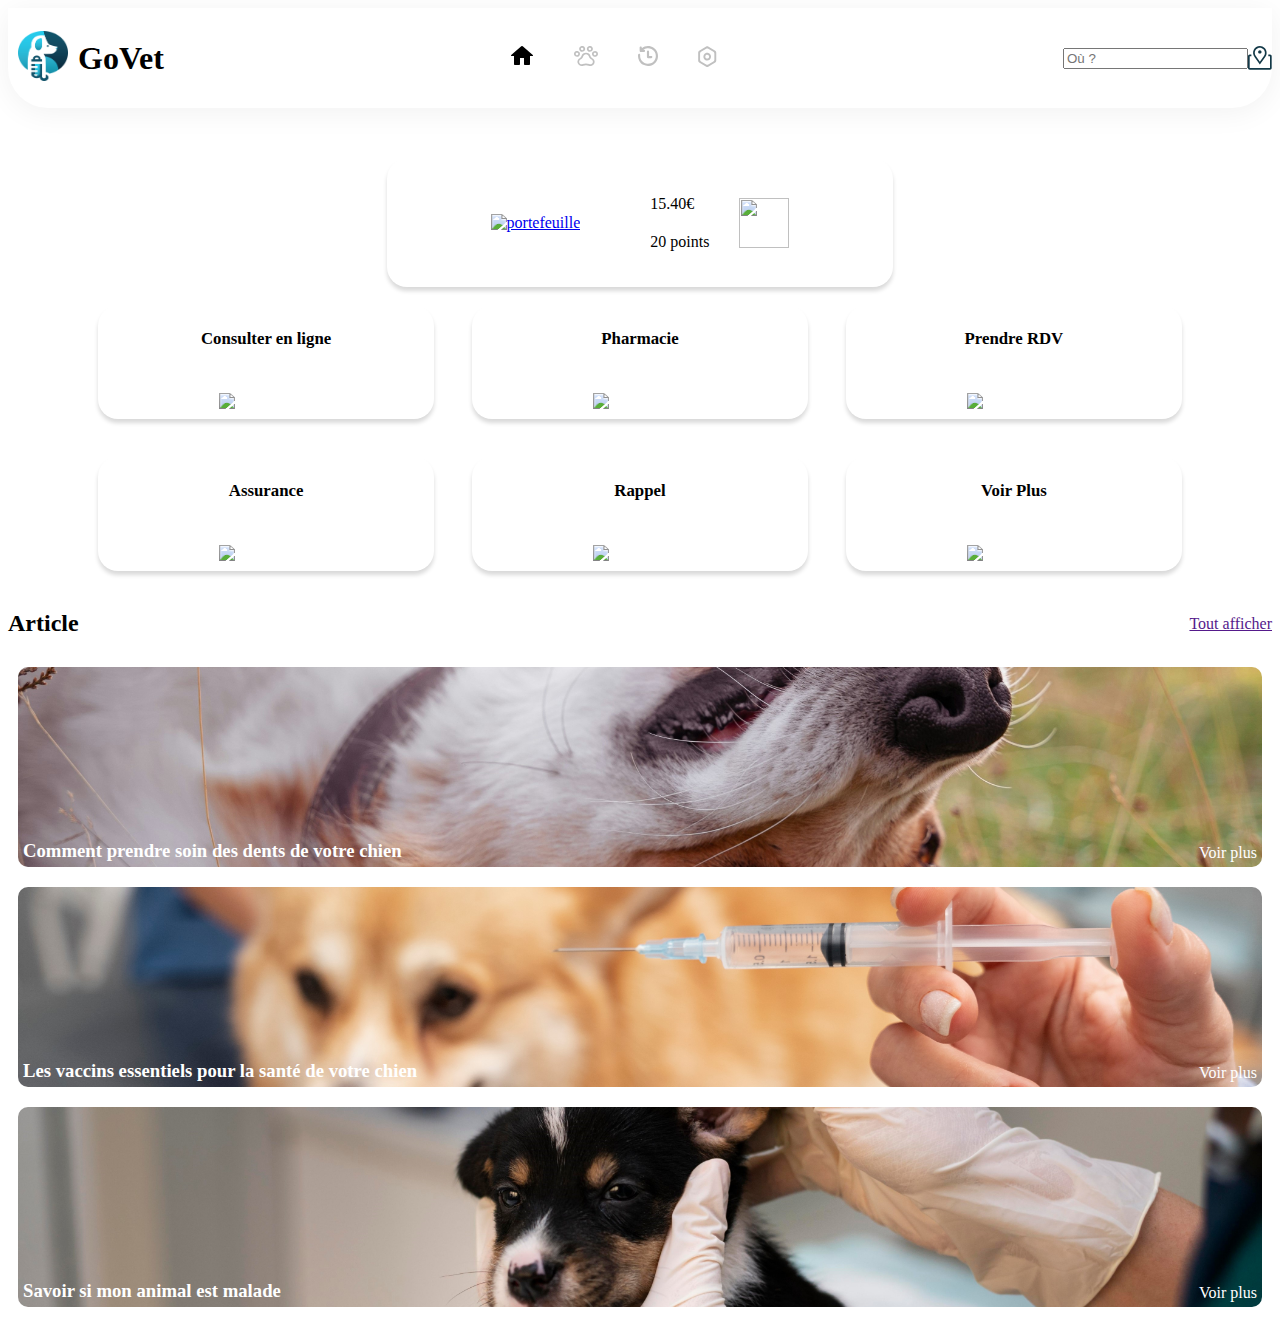
==== index.html @ 5eb0aba6 "articles" ====
<!DOCTYPE html>
<html lang="fr">
<head>
    <meta charset="UTF-8">
    <meta name="viewport" content="width=device-width, initial-scale=1.0"> 
	<link rel="stylesheet" href="css/style.css">
    <title>Govet</title>

    <script src="https://kit.fontawesome.com/5bd72226ce.js" crossorigin="anonymous"></script>
</head>
<body>
    <nav>
        <div>
            <a href="">
                <img src="../images/icon/logo_GoVet.png" alt="">
            </a>
            <h1>GoVet</h1>
        </div>

        <ul>
            <li>
                <a href="">
                    <svg xmlns="http://www.w3.org/2000/svg"  viewBox="0 0 24 24" width="24px" height="24px">    <path d="M 12 2 A 1 1 0 0 0 11.289062 2.296875 L 1.203125 11.097656 A 0.5 0.5 0 0 0 1 11.5 A 0.5 0.5 0 0 0 1.5 12 L 4 12 L 4 20 C 4 20.552 4.448 21 5 21 L 9 21 C 9.552 21 10 20.552 10 20 L 10 14 L 14 14 L 14 20 C 14 20.552 14.448 21 15 21 L 19 21 C 19.552 21 20 20.552 20 20 L 20 12 L 22.5 12 A 0.5 0.5 0 0 0 23 11.5 A 0.5 0.5 0 0 0 22.796875 11.097656 L 12.716797 2.3027344 A 1 1 0 0 0 12.710938 2.296875 A 1 1 0 0 0 12 2 z"/></svg>
                    
                </a>

            </li>
            <li>
                <a href="">
                    <svg width="24" height="20" viewBox="0 0 24 20" fill="none" xmlns="http://www.w3.org/2000/svg">
                        <mask id="path-1-inside-1_86_1164" fill="white">
                        <path d="M21 4.99508C20.4067 4.99508 19.8266 5.16597 19.3333 5.48615C18.8399 5.80632 18.4554 6.26139 18.2284 6.79382C18.0013 7.32625 17.9419 7.91211 18.0576 8.47733C18.1734 9.04256 18.4591 9.56174 18.8787 9.96925C19.2982 10.3767 19.8328 10.6543 20.4147 10.7667C20.9967 10.8791 21.5999 10.8214 22.1481 10.6009C22.6962 10.3803 23.1648 10.0069 23.4944 9.5277C23.8241 9.04853 24 8.48518 24 7.90888C24 7.13609 23.6839 6.39496 23.1213 5.84851C22.5587 5.30207 21.7957 4.99508 21 4.99508ZM21 9.15765C20.7457 9.15765 20.4971 9.08441 20.2857 8.9472C20.0743 8.80998 19.9095 8.61495 19.8122 8.38676C19.7148 8.15858 19.6894 7.90749 19.739 7.66526C19.7886 7.42302 19.9111 7.20051 20.0909 7.02587C20.2707 6.85122 20.4998 6.73229 20.7492 6.6841C20.9986 6.63592 21.2571 6.66065 21.492 6.75517C21.727 6.84968 21.9278 7.00974 22.069 7.2151C22.2103 7.42046 22.2857 7.6619 22.2857 7.90888C22.2857 8.24008 22.1503 8.5577 21.9091 8.79189C21.668 9.02608 21.341 9.15765 21 9.15765ZM6 7.90888C6 7.33259 5.82405 6.76923 5.49441 6.29006C5.16477 5.81089 4.69623 5.43742 4.14805 5.21688C3.59987 4.99634 2.99667 4.93864 2.41473 5.05107C1.83279 5.1635 1.29824 5.44101 0.878681 5.84851C0.459123 6.25602 0.173401 6.7752 0.0576455 7.34043C-0.0581102 7.90565 0.00129985 8.49152 0.228363 9.02394C0.455426 9.55637 0.839943 10.0114 1.33329 10.3316C1.82664 10.6518 2.40666 10.8227 3 10.8227C3.79565 10.8227 4.55871 10.5157 5.12132 9.96925C5.68393 9.4228 6 8.68167 6 7.90888ZM3 9.15765C2.74571 9.15765 2.49713 9.08441 2.2857 8.9472C2.07426 8.80998 1.90947 8.61495 1.81216 8.38676C1.71484 8.15858 1.68938 7.90749 1.73899 7.66526C1.7886 7.42302 1.91105 7.20051 2.09086 7.02587C2.27067 6.85122 2.49977 6.73229 2.74917 6.6841C2.99857 6.63592 3.25709 6.66065 3.49202 6.75517C3.72696 6.84968 3.92776 7.00974 4.06903 7.2151C4.21031 7.42046 4.28572 7.6619 4.28572 7.90888C4.28572 8.24008 4.15026 8.5577 3.90914 8.79189C3.66802 9.02608 3.34099 9.15765 3 9.15765ZM8.14286 5.8276C8.7362 5.8276 9.31622 5.65671 9.80957 5.33653C10.3029 5.01636 10.6874 4.56129 10.9145 4.02886C11.1416 3.49643 11.201 2.91057 11.0852 2.34535C10.9695 1.78012 10.6837 1.26093 10.2642 0.853433C9.84462 0.445931 9.31007 0.168419 8.72813 0.0559891C8.14619 -0.0564404 7.54299 0.0012625 6.99481 0.221801C6.44663 0.442339 5.97809 0.815808 5.64845 1.29498C5.3188 1.77415 5.14286 2.3375 5.14286 2.9138C5.14286 3.68659 5.45893 4.42772 6.02154 4.97416C6.58415 5.52061 7.34721 5.8276 8.14286 5.8276ZM8.14286 1.66503C8.39715 1.66503 8.64573 1.73827 8.85716 1.87548C9.0686 2.0127 9.23339 2.20773 9.3307 2.43592C9.42802 2.6641 9.45348 2.91518 9.40387 3.15742C9.35426 3.39966 9.23181 3.62217 9.052 3.79681C8.87219 3.97146 8.64309 4.09039 8.39369 4.13857C8.14429 4.18676 7.88577 4.16203 7.65084 4.06751C7.4159 3.973 7.2151 3.81294 7.07383 3.60758C6.93255 3.40222 6.85714 3.16078 6.85714 2.9138C6.85714 2.5826 6.9926 2.26497 7.23372 2.03078C7.47484 1.79659 7.80187 1.66503 8.14286 1.66503ZM15.8571 5.8276C16.4505 5.8276 17.0305 5.65671 17.5239 5.33653C18.0172 5.01636 18.4017 4.56129 18.6288 4.02886C18.8558 3.49643 18.9153 2.91057 18.7995 2.34535C18.6837 1.78012 18.398 1.26093 17.9785 0.853433C17.5589 0.445931 17.0244 0.168419 16.4424 0.0559891C15.8605 -0.0564404 15.2573 0.0012625 14.7091 0.221801C14.1609 0.442339 13.6924 0.815808 13.3627 1.29498C13.0331 1.77415 12.8571 2.3375 12.8571 2.9138C12.8571 3.68659 13.1732 4.42772 13.7358 4.97416C14.2984 5.52061 15.0615 5.8276 15.8571 5.8276ZM15.8571 1.66503C16.1114 1.66503 16.36 1.73827 16.5714 1.87548C16.7829 2.0127 16.9477 2.20773 17.045 2.43592C17.1423 2.6641 17.1678 2.91518 17.1182 3.15742C17.0685 3.39966 16.9461 3.62217 16.7663 3.79681C16.5865 3.97146 16.3574 4.09039 16.108 4.13857C15.8586 4.18676 15.6001 4.16203 15.3651 4.06751C15.1302 3.973 14.9294 3.81294 14.7881 3.60758C14.6468 3.40222 14.5714 3.16078 14.5714 2.9138C14.5714 2.5826 14.7069 2.26497 14.948 2.03078C15.1891 1.79659 15.5162 1.66503 15.8571 1.66503ZM18.3343 12.1609C17.8989 11.9277 17.5152 11.6133 17.205 11.2358C16.8949 10.8583 16.6644 10.4251 16.5268 9.96103C16.2418 9.0091 15.6464 8.17272 14.8301 7.57758C14.0138 6.98244 13.0207 6.6607 12 6.6607C10.9793 6.6607 9.9862 6.98244 9.1699 7.57758C8.3536 8.17272 7.75821 9.0091 7.47322 9.96103C7.19792 10.8949 6.55251 11.6845 5.67857 12.1568C4.8402 12.5974 4.177 13.2969 3.79385 14.1447C3.41071 14.9924 3.3295 15.9401 3.56306 16.8377C3.79663 17.7353 4.33164 18.5317 5.08347 19.1009C5.83531 19.67 6.76105 19.9795 7.71429 19.9803C8.28553 19.9819 8.85119 19.8711 9.37714 19.6546C11.054 18.9829 12.9364 18.9829 14.6132 19.6546C15.6289 20.0836 16.7761 20.1141 17.8144 19.7396C18.8527 19.3652 19.7014 18.6148 20.1826 17.6459C20.6638 16.677 20.7401 15.5648 20.3955 14.5424C20.0509 13.52 19.3122 12.667 18.3343 12.162V12.1609ZM16.2857 18.3153C15.9377 18.3156 15.5932 18.2473 15.2732 18.1145C13.1739 17.2722 10.8165 17.2722 8.71714 18.1145C8.10707 18.3696 7.41902 18.3855 6.79711 18.159C6.1752 17.9324 5.66769 17.4809 5.38088 16.899C5.09407 16.3171 5.05021 15.65 5.25849 15.0374C5.46677 14.4248 5.91103 13.9142 6.49822 13.6126C7.12954 13.274 7.68596 12.8178 8.13564 12.2702C8.58532 11.7225 8.91945 11.0941 9.11893 10.421C9.30007 9.81491 9.6789 9.28234 10.1985 8.90336C10.718 8.52438 11.3502 8.31948 12 8.31948C12.6498 8.31948 13.282 8.52438 13.8015 8.90336C14.3211 9.28234 14.6999 9.81491 14.8811 10.421C15.0812 11.0954 15.4164 11.7248 15.8674 12.2732C16.3184 12.8216 16.8763 13.2782 17.5093 13.6168C18.0148 13.8801 18.4152 14.3001 18.6467 14.8099C18.8782 15.3197 18.9275 15.89 18.7868 16.4302C18.6462 16.9704 18.3236 17.4493 17.8704 17.7909C17.4172 18.1325 16.8594 18.3171 16.2857 18.3153Z"/>
                        </mask>
                        <path d="M21 4.99508C20.4067 4.99508 19.8266 5.16597 19.3333 5.48615C18.8399 5.80632 18.4554 6.26139 18.2284 6.79382C18.0013 7.32625 17.9419 7.91211 18.0576 8.47733C18.1734 9.04256 18.4591 9.56174 18.8787 9.96925C19.2982 10.3767 19.8328 10.6543 20.4147 10.7667C20.9967 10.8791 21.5999 10.8214 22.1481 10.6009C22.6962 10.3803 23.1648 10.0069 23.4944 9.5277C23.8241 9.04853 24 8.48518 24 7.90888C24 7.13609 23.6839 6.39496 23.1213 5.84851C22.5587 5.30207 21.7957 4.99508 21 4.99508ZM21 9.15765C20.7457 9.15765 20.4971 9.08441 20.2857 8.9472C20.0743 8.80998 19.9095 8.61495 19.8122 8.38676C19.7148 8.15858 19.6894 7.90749 19.739 7.66526C19.7886 7.42302 19.9111 7.20051 20.0909 7.02587C20.2707 6.85122 20.4998 6.73229 20.7492 6.6841C20.9986 6.63592 21.2571 6.66065 21.492 6.75517C21.727 6.84968 21.9278 7.00974 22.069 7.2151C22.2103 7.42046 22.2857 7.6619 22.2857 7.90888C22.2857 8.24008 22.1503 8.5577 21.9091 8.79189C21.668 9.02608 21.341 9.15765 21 9.15765ZM6 7.90888C6 7.33259 5.82405 6.76923 5.49441 6.29006C5.16477 5.81089 4.69623 5.43742 4.14805 5.21688C3.59987 4.99634 2.99667 4.93864 2.41473 5.05107C1.83279 5.1635 1.29824 5.44101 0.878681 5.84851C0.459123 6.25602 0.173401 6.7752 0.0576455 7.34043C-0.0581102 7.90565 0.00129985 8.49152 0.228363 9.02394C0.455426 9.55637 0.839943 10.0114 1.33329 10.3316C1.82664 10.6518 2.40666 10.8227 3 10.8227C3.79565 10.8227 4.55871 10.5157 5.12132 9.96925C5.68393 9.4228 6 8.68167 6 7.90888ZM3 9.15765C2.74571 9.15765 2.49713 9.08441 2.2857 8.9472C2.07426 8.80998 1.90947 8.61495 1.81216 8.38676C1.71484 8.15858 1.68938 7.90749 1.73899 7.66526C1.7886 7.42302 1.91105 7.20051 2.09086 7.02587C2.27067 6.85122 2.49977 6.73229 2.74917 6.6841C2.99857 6.63592 3.25709 6.66065 3.49202 6.75517C3.72696 6.84968 3.92776 7.00974 4.06903 7.2151C4.21031 7.42046 4.28572 7.6619 4.28572 7.90888C4.28572 8.24008 4.15026 8.5577 3.90914 8.79189C3.66802 9.02608 3.34099 9.15765 3 9.15765ZM8.14286 5.8276C8.7362 5.8276 9.31622 5.65671 9.80957 5.33653C10.3029 5.01636 10.6874 4.56129 10.9145 4.02886C11.1416 3.49643 11.201 2.91057 11.0852 2.34535C10.9695 1.78012 10.6837 1.26093 10.2642 0.853433C9.84462 0.445931 9.31007 0.168419 8.72813 0.0559891C8.14619 -0.0564404 7.54299 0.0012625 6.99481 0.221801C6.44663 0.442339 5.97809 0.815808 5.64845 1.29498C5.3188 1.77415 5.14286 2.3375 5.14286 2.9138C5.14286 3.68659 5.45893 4.42772 6.02154 4.97416C6.58415 5.52061 7.34721 5.8276 8.14286 5.8276ZM8.14286 1.66503C8.39715 1.66503 8.64573 1.73827 8.85716 1.87548C9.0686 2.0127 9.23339 2.20773 9.3307 2.43592C9.42802 2.6641 9.45348 2.91518 9.40387 3.15742C9.35426 3.39966 9.23181 3.62217 9.052 3.79681C8.87219 3.97146 8.64309 4.09039 8.39369 4.13857C8.14429 4.18676 7.88577 4.16203 7.65084 4.06751C7.4159 3.973 7.2151 3.81294 7.07383 3.60758C6.93255 3.40222 6.85714 3.16078 6.85714 2.9138C6.85714 2.5826 6.9926 2.26497 7.23372 2.03078C7.47484 1.79659 7.80187 1.66503 8.14286 1.66503ZM15.8571 5.8276C16.4505 5.8276 17.0305 5.65671 17.5239 5.33653C18.0172 5.01636 18.4017 4.56129 18.6288 4.02886C18.8558 3.49643 18.9153 2.91057 18.7995 2.34535C18.6837 1.78012 18.398 1.26093 17.9785 0.853433C17.5589 0.445931 17.0244 0.168419 16.4424 0.0559891C15.8605 -0.0564404 15.2573 0.0012625 14.7091 0.221801C14.1609 0.442339 13.6924 0.815808 13.3627 1.29498C13.0331 1.77415 12.8571 2.3375 12.8571 2.9138C12.8571 3.68659 13.1732 4.42772 13.7358 4.97416C14.2984 5.52061 15.0615 5.8276 15.8571 5.8276ZM15.8571 1.66503C16.1114 1.66503 16.36 1.73827 16.5714 1.87548C16.7829 2.0127 16.9477 2.20773 17.045 2.43592C17.1423 2.6641 17.1678 2.91518 17.1182 3.15742C17.0685 3.39966 16.9461 3.62217 16.7663 3.79681C16.5865 3.97146 16.3574 4.09039 16.108 4.13857C15.8586 4.18676 15.6001 4.16203 15.3651 4.06751C15.1302 3.973 14.9294 3.81294 14.7881 3.60758C14.6468 3.40222 14.5714 3.16078 14.5714 2.9138C14.5714 2.5826 14.7069 2.26497 14.948 2.03078C15.1891 1.79659 15.5162 1.66503 15.8571 1.66503ZM18.3343 12.1609C17.8989 11.9277 17.5152 11.6133 17.205 11.2358C16.8949 10.8583 16.6644 10.4251 16.5268 9.96103C16.2418 9.0091 15.6464 8.17272 14.8301 7.57758C14.0138 6.98244 13.0207 6.6607 12 6.6607C10.9793 6.6607 9.9862 6.98244 9.1699 7.57758C8.3536 8.17272 7.75821 9.0091 7.47322 9.96103C7.19792 10.8949 6.55251 11.6845 5.67857 12.1568C4.8402 12.5974 4.177 13.2969 3.79385 14.1447C3.41071 14.9924 3.3295 15.9401 3.56306 16.8377C3.79663 17.7353 4.33164 18.5317 5.08347 19.1009C5.83531 19.67 6.76105 19.9795 7.71429 19.9803C8.28553 19.9819 8.85119 19.8711 9.37714 19.6546C11.054 18.9829 12.9364 18.9829 14.6132 19.6546C15.6289 20.0836 16.7761 20.1141 17.8144 19.7396C18.8527 19.3652 19.7014 18.6148 20.1826 17.6459C20.6638 16.677 20.7401 15.5648 20.3955 14.5424C20.0509 13.52 19.3122 12.667 18.3343 12.162V12.1609ZM16.2857 18.3153C15.9377 18.3156 15.5932 18.2473 15.2732 18.1145C13.1739 17.2722 10.8165 17.2722 8.71714 18.1145C8.10707 18.3696 7.41902 18.3855 6.79711 18.159C6.1752 17.9324 5.66769 17.4809 5.38088 16.899C5.09407 16.3171 5.05021 15.65 5.25849 15.0374C5.46677 14.4248 5.91103 13.9142 6.49822 13.6126C7.12954 13.274 7.68596 12.8178 8.13564 12.2702C8.58532 11.7225 8.91945 11.0941 9.11893 10.421C9.30007 9.81491 9.6789 9.28234 10.1985 8.90336C10.718 8.52438 11.3502 8.31948 12 8.31948C12.6498 8.31948 13.282 8.52438 13.8015 8.90336C14.3211 9.28234 14.6999 9.81491 14.8811 10.421C15.0812 11.0954 15.4164 11.7248 15.8674 12.2732C16.3184 12.8216 16.8763 13.2782 17.5093 13.6168C18.0148 13.8801 18.4152 14.3001 18.6467 14.8099C18.8782 15.3197 18.9275 15.89 18.7868 16.4302C18.6462 16.9704 18.3236 17.4493 17.8704 17.7909C17.4172 18.1325 16.8594 18.3171 16.2857 18.3153Z" stroke="#C0C0C0" stroke-width="4" mask="url(#path-1-inside-1_86_1164)"/>
                    </svg>
                        

                </a>

            </li>
            <li>
                
                <a href="">
                    <svg width="20" height="20" viewBox="0 0 20 20" fill="none" xmlns="http://www.w3.org/2000/svg">
                        <path d="M17.8392 10C17.8392 8.53681 17.4297 7.10282 16.6569 5.86034C15.8841 4.61787 14.7789 3.61652 13.4665 2.96964C12.1541 2.32276 10.6868 2.05618 9.23065 2.20006C7.77454 2.34395 6.38778 2.89255 5.22734 3.78379H5.94734C6.23406 3.78379 6.50903 3.89769 6.71177 4.10043C6.91452 4.30317 7.02842 4.57815 7.02842 4.86487C7.02842 5.15159 6.91452 5.42657 6.71177 5.62931C6.50903 5.83205 6.23406 5.94595 5.94734 5.94595H2.70409C2.41737 5.94595 2.1424 5.83205 1.93966 5.62931C1.73691 5.42657 1.62301 5.15159 1.62301 4.86487V4.5946H1.58626L1.62301 4.53839V1.62163C1.62301 1.33491 1.73691 1.05993 1.93966 0.857193C2.1424 0.654451 2.41737 0.540552 2.70409 0.540552C2.99082 0.540552 3.26579 0.654451 3.46853 0.857193C3.67128 1.05993 3.78518 1.33491 3.78518 1.62163V2.1665C5.55168 0.760434 7.74361 -0.00350267 10.0014 1.2074e-05C12.0313 0.000293206 14.0131 0.618345 15.6833 1.77202C17.3536 2.9257 18.6331 4.56037 19.352 6.45876C20.0708 8.35715 20.1949 10.4294 19.7077 12.4C19.2206 14.3706 18.1452 16.1462 16.6246 17.491C15.104 18.8357 13.2101 19.6859 11.1947 19.9284C9.1793 20.1709 7.13782 19.7943 5.3416 18.8487C3.54537 17.9031 2.07947 16.4332 1.13872 14.6344C0.197968 12.8356 -0.173074 10.7931 0.0749072 8.77838C0.143015 8.22487 0.632745 7.83784 1.19058 7.83784C1.82842 7.83784 2.29004 8.45298 2.21653 9.08757C2.09262 10.1479 2.18663 11.2223 2.49278 12.245C2.79893 13.2677 3.31078 14.2171 3.99692 15.0349C4.68307 15.8528 5.52905 16.5218 6.48298 17.001C7.43691 17.4802 8.47868 17.7595 9.5444 17.8218C10.6101 17.884 11.6773 17.7279 12.6806 17.363C13.6838 16.9981 14.6019 16.4321 15.3786 15.6997C16.1553 14.9673 16.7742 14.084 17.1973 13.1038C17.6204 12.1237 17.8389 11.0675 17.8392 10ZM11.0825 5.67568C11.0825 5.38896 10.9686 5.11398 10.7658 4.91124C10.5631 4.7085 10.2881 4.5946 10.0014 4.5946C9.71467 4.5946 9.43969 4.7085 9.23695 4.91124C9.03421 5.11398 8.92031 5.38896 8.92031 5.67568V11.0811C8.92031 11.3678 9.03421 11.6428 9.23695 11.8455C9.43969 12.0483 9.71467 12.1622 10.0014 12.1622H13.2446C13.5313 12.1622 13.8063 12.0483 14.0091 11.8455C14.2118 11.6428 14.3257 11.3678 14.3257 11.0811C14.3257 10.7944 14.2118 10.5194 14.0091 10.3166C13.8063 10.1139 13.5313 10 13.2446 10H11.0825V5.67568Z" fill="#C0C0C0"/>
                    </svg>
                        
                </a>
            </li>
            <li>
                <a href="">
                    <svg width="19" height="21" viewBox="0 0 19 21" fill="none" xmlns="http://www.w3.org/2000/svg">
                        <path d="M10.222 20.6856C9.59612 21.0538 8.81983 21.0538 8.19394 20.6856L1.14905 16.5415C0.538168 16.1822 0.163086 15.5264 0.163086 14.8177V6.46442C0.163086 5.75569 0.538168 5.09989 1.14905 4.74055L8.19394 0.596494C8.81983 0.228319 9.59612 0.228319 10.222 0.596494L17.2669 4.74055C17.8778 5.09989 18.2529 5.75569 18.2529 6.46442V14.8177C18.2529 15.5264 17.8778 16.1822 17.2669 16.5415L10.222 20.6856ZM10.2218 2.83278C9.59602 2.46476 8.81993 2.46476 8.19413 2.83278L3.05343 5.85596C2.44244 6.21527 2.06727 6.87113 2.06727 7.57994V13.7023C2.06727 14.411 2.44236 15.0668 3.05325 15.4262L8.19395 18.45C8.81984 18.8182 9.59611 18.8182 10.222 18.45L15.3627 15.4262C15.9736 15.0668 16.3487 14.411 16.3487 13.7023V7.57994C16.3487 6.87113 15.9735 6.21527 15.3625 5.85596L10.2218 2.83278ZM9.20798 14.5105C8.32688 14.5107 7.47297 14.2005 6.79176 13.6327C6.11055 13.0649 5.64418 12.2747 5.47211 11.3967C5.30005 10.5187 5.43294 9.60725 5.84814 8.81764C6.26333 8.02804 6.93515 7.40913 7.74912 7.06639C8.56309 6.72365 9.46884 6.67828 10.312 6.938C11.1552 7.19772 11.8837 7.74647 12.3734 8.49075C12.863 9.23502 13.0835 10.1288 12.9973 11.0197C12.911 11.9106 12.5234 12.7436 11.9005 13.3768C11.1849 14.1001 10.2174 14.5075 9.20798 14.5105ZM9.20798 8.70631C8.95792 8.70625 8.71029 8.75623 8.47924 8.8534C8.24819 8.95057 8.03824 9.09303 7.86137 9.27264C7.68451 9.45225 7.5442 9.6655 7.44844 9.90021C7.35269 10.1349 7.30338 10.3865 7.30331 10.6406C7.30325 10.8946 7.35244 11.1462 7.44808 11.381C7.54371 11.6158 7.68392 11.8291 7.8607 12.0088C8.03748 12.1885 8.24736 12.331 8.47836 12.4283C8.70936 12.5256 8.95696 12.5757 9.20702 12.5758C9.71205 12.5759 10.1964 12.3722 10.5536 12.0095C10.9108 11.6467 11.1116 11.1547 11.1117 10.6415C11.1118 10.1284 10.9113 9.63625 10.5543 9.27332C10.1973 8.9104 9.713 8.70644 9.20798 8.70631Z" fill="#C0C0C0"/>
                    </svg>
                        
                </a>

            </li>
        </ul>

        <div>
            <input type="text" placeholder="Où ?">
            <svg width="24" height="24" viewBox="0 0 24 24" fill="none" xmlns="http://www.w3.org/2000/svg">
                <path d="M11.8462 18.6154L6.69311 11.3385C5.84964 10.3426 5.30647 9.12759 5.12684 7.83495C4.94721 6.54232 5.13852 5.22524 5.67849 4.03713C6.21846 2.84902 7.08487 1.83876 8.17681 1.12402C9.26874 0.409283 10.5413 0.0194762 11.8462 0C13.655 0.0178752 15.3831 0.751887 16.6519 2.04127C17.9206 3.33066 18.6267 5.07032 18.6154 6.87923C18.6161 8.45725 18.0789 9.98837 17.0923 11.22L11.8462 18.6154ZM11.8462 1.69231C10.4854 1.70793 9.18653 2.26293 8.23464 3.23544C7.28276 4.20795 6.75572 5.51847 6.76926 6.87923C6.77493 8.12123 7.22177 9.32081 8.03003 10.2638L11.8462 15.6708L15.7639 10.1538C16.5086 9.2243 16.9171 8.07028 16.9231 6.87923C16.9367 5.51847 16.4096 4.20795 15.4577 3.23544C14.5058 2.26293 13.2069 1.70793 11.8462 1.69231Z" fill="#123847"/>
                <path d="M11.8462 7.61533C12.7809 7.61533 13.5385 6.85766 13.5385 5.92302C13.5385 4.98838 12.7809 4.23071 11.8462 4.23071C10.9116 4.23071 10.1539 4.98838 10.1539 5.92302C10.1539 6.85766 10.9116 7.61533 11.8462 7.61533Z" fill="#123847"/>
                <path d="M22 8.46161H20.3077V10.1539H22V22.0001H1.69231V10.1539H3.38462V8.46161H1.69231C1.24348 8.46161 0.813035 8.63991 0.495665 8.95727C0.178296 9.27464 0 9.70509 0 10.1539V22.0001C0 22.4489 0.178296 22.8793 0.495665 23.1967C0.813035 23.5141 1.24348 23.6924 1.69231 23.6924H22C22.4488 23.6924 22.8793 23.5141 23.1966 23.1967C23.514 22.8793 23.6923 22.4489 23.6923 22.0001V10.1539C23.6923 9.70509 23.514 9.27464 23.1966 8.95727C22.8793 8.63991 22.4488 8.46161 22 8.46161Z" fill="#123847"/>
            </svg>
                
        </div>
    </nav>
    <main>
        <section>
            <div id="portefeuille" class="card">
                <a href="#">
                    <img src="images/icon/portefeuille.png" alt="portefeuille">
                </a>
                <ul>
                    <li>15.40€</li>
                    <li>20 points</li>
                </ul>
                <a href="#"><img src="images/icon/plus.png"></a>
            </div>
            <div id="containerCard">
                <a href="#" class="cardHome">
                    <h2>Consulter en ligne</h2>
                    <img src="images/icon/docteur.png">
                </a>
                <a href="#" class="cardHome">
                    <h2>Pharmacie</h2>
                    <img src="images/icon/pharmacie.png">
                </a>
                <a href="#" class="cardHome">
                    <h2>Prendre RDV</h2>
                    <img src="images/icon/soins.png">
                </a>
                <a href="#" class="cardHome">
                    <h2>Assurance</h2>
                    <img src="images/icon/assurance.png">
                </a>
                <a href="#" class="cardHome">
                    <h2>Rappel</h2>
                    <img src="images/icon/rappel.png">
                </a>
                <a href="#" class="cardHome">
                    <h2>Voir Plus</h2>
                    <img src="images/icon/voir_plus.png">
                </a>


            </div>
            

        </section>

        <section id="articles">
            <header>
                <h2>Article</h2>
                <a href="">Tout afficher</a>

            </header>
            <article id="un">
                <h3>Comment prendre soin des dents de votre chien</h3>
                <p>Voir plus</p>
            </article>
                
            <article id="deux">
                <h3>Les vaccins essentiels pour la santé de votre chien</h3>
                <p>Voir plus</p>
            </article>
                
            <article id="trois">
                    <h3>Savoir si mon animal est malade</h3>
                    <p>Voir plus</p>
            </article>

        </section>
    </main>
    
    

       

</body>
</html>
---- css/style.css ----
img#profil {
    width: 30px; 
}

/* img{
    width:50px;
    height:50px;
    padding:10px;
} */


nav>ul{
    text-decoration: none;
    list-style-type: none;
    padding: 0;
    display: flex;
    justify-content: space-between;
    align-items: center;
}
nav{
    display: flex;
    background-color: var(--nav-bg-color);
    box-shadow: 0px 4px 30px 0px #0000000F;
    border-radius: 0 0 40px 40px;
    justify-content: space-between;
    align-items: center;
    margin-bottom: 4%;

}
nav>div{
    display: flex;
    align-items: center;

}
nav>div>a>img{
    width: 50px;
    height: 50px;
    padding: 10px;
}

li { 
    margin: 20px;
    
}



#portefeuille {
    display: flex;
    align-items: center;
    justify-content: center;
    box-shadow: 0px 4px 4px 0px #00000026;
    background-color: var(--nav-bg-color);
    width: 40%;
    margin: auto;
    border-radius: 20px;
    
}

div#portefeuille ul {
    text-decoration: none;
    list-style-type: none;
}
#portefeuille>a>img{
    width: 50px;
    height: 50px;
    padding: 10px;

}

/* div#soins, div#rdv {
    display: flex;
    align-items: center;
    justify-content: center;
} */

#containerCard{
    display: flex;
    flex-wrap: wrap;
    justify-content: center;
    
}
.cardHome{
    padding: 10px;
    box-shadow: 0px 4px 4px 0px #00000026;
    border-radius: 20px;
    text-decoration: none;
    color: black;
    background-color: var(--nav-bg-color);
    width: 25%;
    display: flex;
    justify-content: space-between;
    font-size: 0.7rem;
    align-items: center;
    flex-direction: column;
    margin: 1.5%;
    

}
.cardHome>img{
    width: 30%;
    

}
.cardHome>h2{
    width: 70%;
    height: 50px;
    text-align: center;
    

}

section>header{
    display: flex;
    justify-content: space-between;
    align-items: center;
    /* text-decoration: none; */
}

section { 
    display: flex;
    flex-direction: column;
}

article h3, article p{
    margin: 5px;
}

article{
    height: 200px;
}
article>img{
    width: 100%;
    height: 100%;
    object-fit: cover;
    /* position: absolute; */
    z-index: 1;
}

article#un{
    background-image: url("../images/fond article/1.jpeg");
    
}

article#deux{
    background-image: url("../images/fond article/2.jpeg");
}

article#trois{
    background-image: url("../images/fond article/3.jpeg");
}

#un, #deux, #trois {
    background-repeat: no-repeat;
    background-size: cover;
}

article {
    display: flex;
    justify-content: space-between;
    align-items: flex-end;
    color : white; 
    margin : 10px; 
    border-radius: 10px;
}
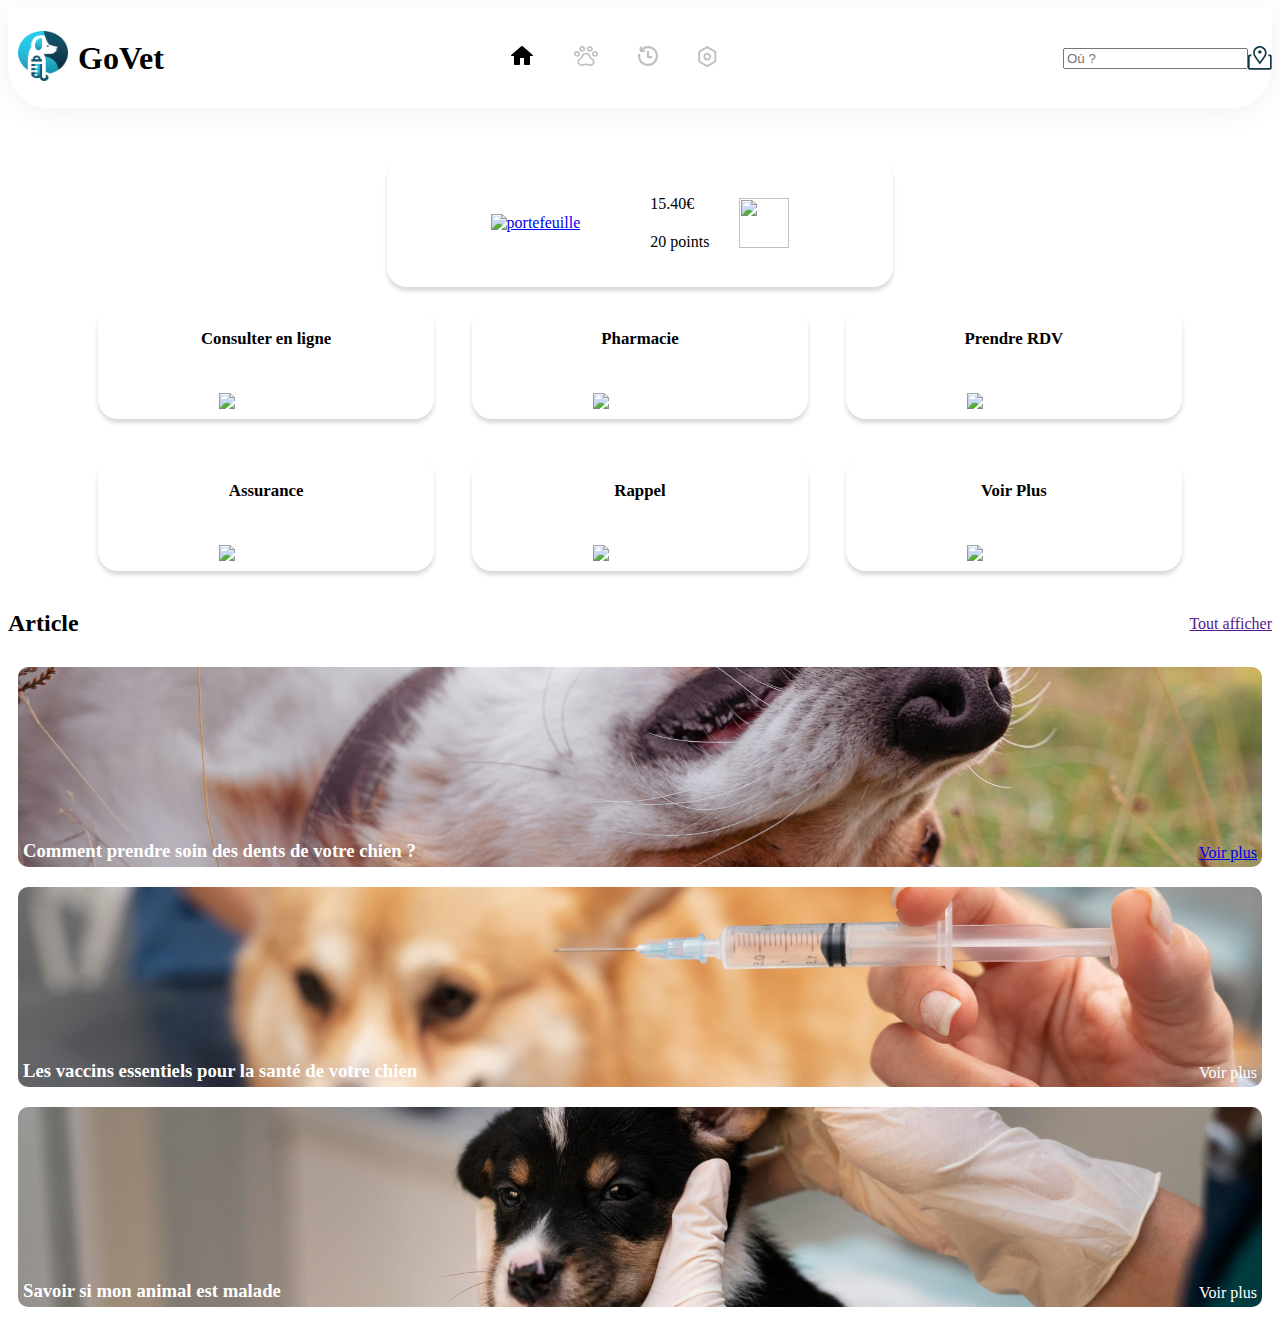
==== commit 7a66dda4: "pages : un article et mes bêtes" ====
--- a/index.html
+++ b/index.html
@@ -5,28 +5,28 @@
     <meta name="viewport" content="width=device-width, initial-scale=1.0"> 
 	<link rel="stylesheet" href="css/style.css">
     <title>Govet</title>
-
+    <link rel="icon" href="images/icon/logo_GoVet.png">
     <script src="https://kit.fontawesome.com/5bd72226ce.js" crossorigin="anonymous"></script>
 </head>
 <body>
     <nav>
         <div>
-            <a href="">
-                <img src="../images/icon/logo_GoVet.png" alt="">
+            <a href="index.html">
+                <img src="../images/icon/logo_GoVet.png" alt="lofo du site">
             </a>
             <h1>GoVet</h1>
         </div>
 
         <ul>
             <li>
-                <a href="">
+                <a href="index.html">
                     <svg xmlns="http://www.w3.org/2000/svg"  viewBox="0 0 24 24" width="24px" height="24px">    <path d="M 12 2 A 1 1 0 0 0 11.289062 2.296875 L 1.203125 11.097656 A 0.5 0.5 0 0 0 1 11.5 A 0.5 0.5 0 0 0 1.5 12 L 4 12 L 4 20 C 4 20.552 4.448 21 5 21 L 9 21 C 9.552 21 10 20.552 10 20 L 10 14 L 14 14 L 14 20 C 14 20.552 14.448 21 15 21 L 19 21 C 19.552 21 20 20.552 20 20 L 20 12 L 22.5 12 A 0.5 0.5 0 0 0 23 11.5 A 0.5 0.5 0 0 0 22.796875 11.097656 L 12.716797 2.3027344 A 1 1 0 0 0 12.710938 2.296875 A 1 1 0 0 0 12 2 z"/></svg>
                     
                 </a>
 
             </li>
             <li>
-                <a href="">
+                <a href="pages/profil.html">
                     <svg width="24" height="20" viewBox="0 0 24 20" fill="none" xmlns="http://www.w3.org/2000/svg">
                         <mask id="path-1-inside-1_86_1164" fill="white">
                         <path d="M21 4.99508C20.4067 4.99508 19.8266 5.16597 19.3333 5.48615C18.8399 5.80632 18.4554 6.26139 18.2284 6.79382C18.0013 7.32625 17.9419 7.91211 18.0576 8.47733C18.1734 9.04256 18.4591 9.56174 18.8787 9.96925C19.2982 10.3767 19.8328 10.6543 20.4147 10.7667C20.9967 10.8791 21.5999 10.8214 22.1481 10.6009C22.6962 10.3803 23.1648 10.0069 23.4944 9.5277C23.8241 9.04853 24 8.48518 24 7.90888C24 7.13609 23.6839 6.39496 23.1213 5.84851C22.5587 5.30207 21.7957 4.99508 21 4.99508ZM21 9.15765C20.7457 9.15765 20.4971 9.08441 20.2857 8.9472C20.0743 8.80998 19.9095 8.61495 19.8122 8.38676C19.7148 8.15858 19.6894 7.90749 19.739 7.66526C19.7886 7.42302 19.9111 7.20051 20.0909 7.02587C20.2707 6.85122 20.4998 6.73229 20.7492 6.6841C20.9986 6.63592 21.2571 6.66065 21.492 6.75517C21.727 6.84968 21.9278 7.00974 22.069 7.2151C22.2103 7.42046 22.2857 7.6619 22.2857 7.90888C22.2857 8.24008 22.1503 8.5577 21.9091 8.79189C21.668 9.02608 21.341 9.15765 21 9.15765ZM6 7.90888C6 7.33259 5.82405 6.76923 5.49441 6.29006C5.16477 5.81089 4.69623 5.43742 4.14805 5.21688C3.59987 4.99634 2.99667 4.93864 2.41473 5.05107C1.83279 5.1635 1.29824 5.44101 0.878681 5.84851C0.459123 6.25602 0.173401 6.7752 0.0576455 7.34043C-0.0581102 7.90565 0.00129985 8.49152 0.228363 9.02394C0.455426 9.55637 0.839943 10.0114 1.33329 10.3316C1.82664 10.6518 2.40666 10.8227 3 10.8227C3.79565 10.8227 4.55871 10.5157 5.12132 9.96925C5.68393 9.4228 6 8.68167 6 7.90888ZM3 9.15765C2.74571 9.15765 2.49713 9.08441 2.2857 8.9472C2.07426 8.80998 1.90947 8.61495 1.81216 8.38676C1.71484 8.15858 1.68938 7.90749 1.73899 7.66526C1.7886 7.42302 1.91105 7.20051 2.09086 7.02587C2.27067 6.85122 2.49977 6.73229 2.74917 6.6841C2.99857 6.63592 3.25709 6.66065 3.49202 6.75517C3.72696 6.84968 3.92776 7.00974 4.06903 7.2151C4.21031 7.42046 4.28572 7.6619 4.28572 7.90888C4.28572 8.24008 4.15026 8.5577 3.90914 8.79189C3.66802 9.02608 3.34099 9.15765 3 9.15765ZM8.14286 5.8276C8.7362 5.8276 9.31622 5.65671 9.80957 5.33653C10.3029 5.01636 10.6874 4.56129 10.9145 4.02886C11.1416 3.49643 11.201 2.91057 11.0852 2.34535C10.9695 1.78012 10.6837 1.26093 10.2642 0.853433C9.84462 0.445931 9.31007 0.168419 8.72813 0.0559891C8.14619 -0.0564404 7.54299 0.0012625 6.99481 0.221801C6.44663 0.442339 5.97809 0.815808 5.64845 1.29498C5.3188 1.77415 5.14286 2.3375 5.14286 2.9138C5.14286 3.68659 5.45893 4.42772 6.02154 4.97416C6.58415 5.52061 7.34721 5.8276 8.14286 5.8276ZM8.14286 1.66503C8.39715 1.66503 8.64573 1.73827 8.85716 1.87548C9.0686 2.0127 9.23339 2.20773 9.3307 2.43592C9.42802 2.6641 9.45348 2.91518 9.40387 3.15742C9.35426 3.39966 9.23181 3.62217 9.052 3.79681C8.87219 3.97146 8.64309 4.09039 8.39369 4.13857C8.14429 4.18676 7.88577 4.16203 7.65084 4.06751C7.4159 3.973 7.2151 3.81294 7.07383 3.60758C6.93255 3.40222 6.85714 3.16078 6.85714 2.9138C6.85714 2.5826 6.9926 2.26497 7.23372 2.03078C7.47484 1.79659 7.80187 1.66503 8.14286 1.66503ZM15.8571 5.8276C16.4505 5.8276 17.0305 5.65671 17.5239 5.33653C18.0172 5.01636 18.4017 4.56129 18.6288 4.02886C18.8558 3.49643 18.9153 2.91057 18.7995 2.34535C18.6837 1.78012 18.398 1.26093 17.9785 0.853433C17.5589 0.445931 17.0244 0.168419 16.4424 0.0559891C15.8605 -0.0564404 15.2573 0.0012625 14.7091 0.221801C14.1609 0.442339 13.6924 0.815808 13.3627 1.29498C13.0331 1.77415 12.8571 2.3375 12.8571 2.9138C12.8571 3.68659 13.1732 4.42772 13.7358 4.97416C14.2984 5.52061 15.0615 5.8276 15.8571 5.8276ZM15.8571 1.66503C16.1114 1.66503 16.36 1.73827 16.5714 1.87548C16.7829 2.0127 16.9477 2.20773 17.045 2.43592C17.1423 2.6641 17.1678 2.91518 17.1182 3.15742C17.0685 3.39966 16.9461 3.62217 16.7663 3.79681C16.5865 3.97146 16.3574 4.09039 16.108 4.13857C15.8586 4.18676 15.6001 4.16203 15.3651 4.06751C15.1302 3.973 14.9294 3.81294 14.7881 3.60758C14.6468 3.40222 14.5714 3.16078 14.5714 2.9138C14.5714 2.5826 14.7069 2.26497 14.948 2.03078C15.1891 1.79659 15.5162 1.66503 15.8571 1.66503ZM18.3343 12.1609C17.8989 11.9277 17.5152 11.6133 17.205 11.2358C16.8949 10.8583 16.6644 10.4251 16.5268 9.96103C16.2418 9.0091 15.6464 8.17272 14.8301 7.57758C14.0138 6.98244 13.0207 6.6607 12 6.6607C10.9793 6.6607 9.9862 6.98244 9.1699 7.57758C8.3536 8.17272 7.75821 9.0091 7.47322 9.96103C7.19792 10.8949 6.55251 11.6845 5.67857 12.1568C4.8402 12.5974 4.177 13.2969 3.79385 14.1447C3.41071 14.9924 3.3295 15.9401 3.56306 16.8377C3.79663 17.7353 4.33164 18.5317 5.08347 19.1009C5.83531 19.67 6.76105 19.9795 7.71429 19.9803C8.28553 19.9819 8.85119 19.8711 9.37714 19.6546C11.054 18.9829 12.9364 18.9829 14.6132 19.6546C15.6289 20.0836 16.7761 20.1141 17.8144 19.7396C18.8527 19.3652 19.7014 18.6148 20.1826 17.6459C20.6638 16.677 20.7401 15.5648 20.3955 14.5424C20.0509 13.52 19.3122 12.667 18.3343 12.162V12.1609ZM16.2857 18.3153C15.9377 18.3156 15.5932 18.2473 15.2732 18.1145C13.1739 17.2722 10.8165 17.2722 8.71714 18.1145C8.10707 18.3696 7.41902 18.3855 6.79711 18.159C6.1752 17.9324 5.66769 17.4809 5.38088 16.899C5.09407 16.3171 5.05021 15.65 5.25849 15.0374C5.46677 14.4248 5.91103 13.9142 6.49822 13.6126C7.12954 13.274 7.68596 12.8178 8.13564 12.2702C8.58532 11.7225 8.91945 11.0941 9.11893 10.421C9.30007 9.81491 9.6789 9.28234 10.1985 8.90336C10.718 8.52438 11.3502 8.31948 12 8.31948C12.6498 8.31948 13.282 8.52438 13.8015 8.90336C14.3211 9.28234 14.6999 9.81491 14.8811 10.421C15.0812 11.0954 15.4164 11.7248 15.8674 12.2732C16.3184 12.8216 16.8763 13.2782 17.5093 13.6168C18.0148 13.8801 18.4152 14.3001 18.6467 14.8099C18.8782 15.3197 18.9275 15.89 18.7868 16.4302C18.6462 16.9704 18.3236 17.4493 17.8704 17.7909C17.4172 18.1325 16.8594 18.3171 16.2857 18.3153Z"/>
@@ -119,8 +119,8 @@
 
             </header>
             <article id="un">
-                <h3>Comment prendre soin des dents de votre chien</h3>
-                <p>Voir plus</p>
+                <h3>Comment prendre soin des dents de votre chien ? </h3>
+                <a href="/pages/article.html"><p>Voir plus</p></a>
             </article>
                 
             <article id="deux">
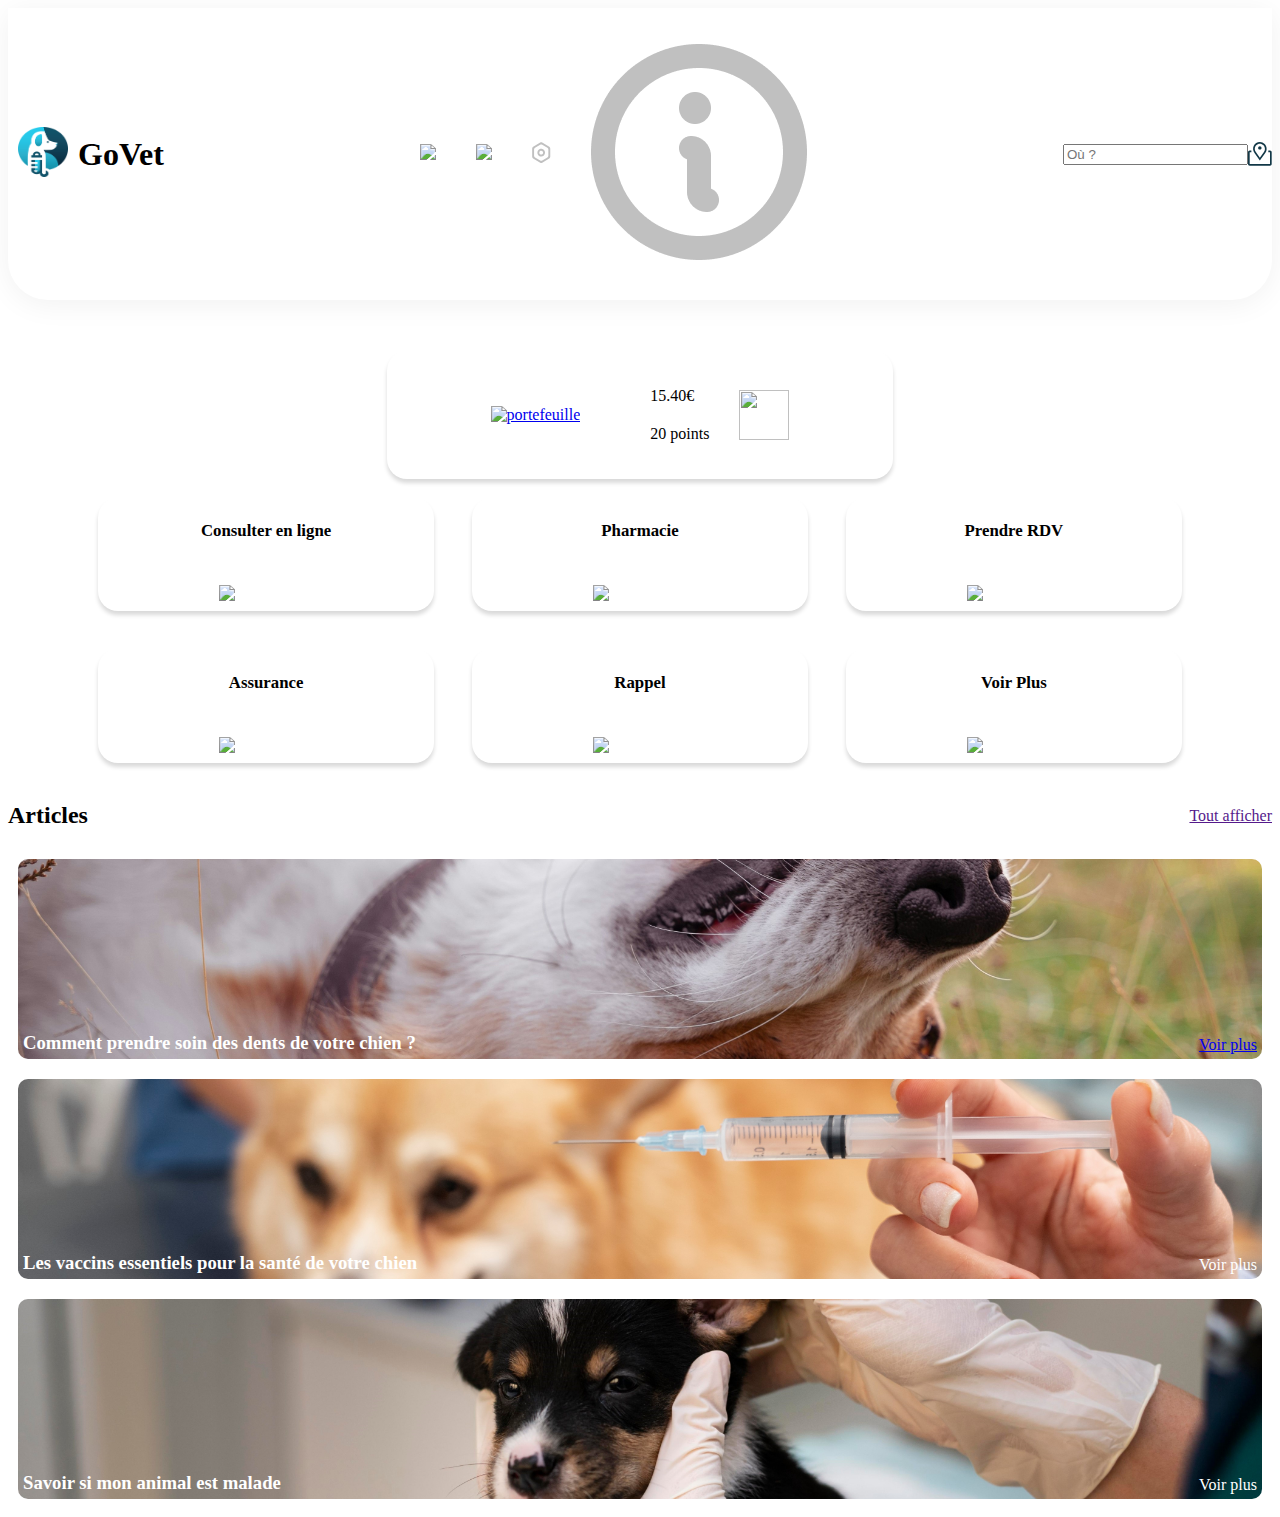
==== commit 5f6f7397: "articlesssss" ====
--- a/index.html
+++ b/index.html
@@ -20,32 +20,19 @@
         <ul>
             <li>
                 <a href="index.html">
-                    <svg xmlns="http://www.w3.org/2000/svg"  viewBox="0 0 24 24" width="24px" height="24px">    <path d="M 12 2 A 1 1 0 0 0 11.289062 2.296875 L 1.203125 11.097656 A 0.5 0.5 0 0 0 1 11.5 A 0.5 0.5 0 0 0 1.5 12 L 4 12 L 4 20 C 4 20.552 4.448 21 5 21 L 9 21 C 9.552 21 10 20.552 10 20 L 10 14 L 14 14 L 14 20 C 14 20.552 14.448 21 15 21 L 19 21 C 19.552 21 20 20.552 20 20 L 20 12 L 22.5 12 A 0.5 0.5 0 0 0 23 11.5 A 0.5 0.5 0 0 0 22.796875 11.097656 L 12.716797 2.3027344 A 1 1 0 0 0 12.710938 2.296875 A 1 1 0 0 0 12 2 z"/></svg>
+                    <img src="images/icon/home_blue.png">
                     
                 </a>
 
             </li>
             <li>
                 <a href="pages/profil.html">
-                    <svg width="24" height="20" viewBox="0 0 24 20" fill="none" xmlns="http://www.w3.org/2000/svg">
-                        <mask id="path-1-inside-1_86_1164" fill="white">
-                        <path d="M21 4.99508C20.4067 4.99508 19.8266 5.16597 19.3333 5.48615C18.8399 5.80632 18.4554 6.26139 18.2284 6.79382C18.0013 7.32625 17.9419 7.91211 18.0576 8.47733C18.1734 9.04256 18.4591 9.56174 18.8787 9.96925C19.2982 10.3767 19.8328 10.6543 20.4147 10.7667C20.9967 10.8791 21.5999 10.8214 22.1481 10.6009C22.6962 10.3803 23.1648 10.0069 23.4944 9.5277C23.8241 9.04853 24 8.48518 24 7.90888C24 7.13609 23.6839 6.39496 23.1213 5.84851C22.5587 5.30207 21.7957 4.99508 21 4.99508ZM21 9.15765C20.7457 9.15765 20.4971 9.08441 20.2857 8.9472C20.0743 8.80998 19.9095 8.61495 19.8122 8.38676C19.7148 8.15858 19.6894 7.90749 19.739 7.66526C19.7886 7.42302 19.9111 7.20051 20.0909 7.02587C20.2707 6.85122 20.4998 6.73229 20.7492 6.6841C20.9986 6.63592 21.2571 6.66065 21.492 6.75517C21.727 6.84968 21.9278 7.00974 22.069 7.2151C22.2103 7.42046 22.2857 7.6619 22.2857 7.90888C22.2857 8.24008 22.1503 8.5577 21.9091 8.79189C21.668 9.02608 21.341 9.15765 21 9.15765ZM6 7.90888C6 7.33259 5.82405 6.76923 5.49441 6.29006C5.16477 5.81089 4.69623 5.43742 4.14805 5.21688C3.59987 4.99634 2.99667 4.93864 2.41473 5.05107C1.83279 5.1635 1.29824 5.44101 0.878681 5.84851C0.459123 6.25602 0.173401 6.7752 0.0576455 7.34043C-0.0581102 7.90565 0.00129985 8.49152 0.228363 9.02394C0.455426 9.55637 0.839943 10.0114 1.33329 10.3316C1.82664 10.6518 2.40666 10.8227 3 10.8227C3.79565 10.8227 4.55871 10.5157 5.12132 9.96925C5.68393 9.4228 6 8.68167 6 7.90888ZM3 9.15765C2.74571 9.15765 2.49713 9.08441 2.2857 8.9472C2.07426 8.80998 1.90947 8.61495 1.81216 8.38676C1.71484 8.15858 1.68938 7.90749 1.73899 7.66526C1.7886 7.42302 1.91105 7.20051 2.09086 7.02587C2.27067 6.85122 2.49977 6.73229 2.74917 6.6841C2.99857 6.63592 3.25709 6.66065 3.49202 6.75517C3.72696 6.84968 3.92776 7.00974 4.06903 7.2151C4.21031 7.42046 4.28572 7.6619 4.28572 7.90888C4.28572 8.24008 4.15026 8.5577 3.90914 8.79189C3.66802 9.02608 3.34099 9.15765 3 9.15765ZM8.14286 5.8276C8.7362 5.8276 9.31622 5.65671 9.80957 5.33653C10.3029 5.01636 10.6874 4.56129 10.9145 4.02886C11.1416 3.49643 11.201 2.91057 11.0852 2.34535C10.9695 1.78012 10.6837 1.26093 10.2642 0.853433C9.84462 0.445931 9.31007 0.168419 8.72813 0.0559891C8.14619 -0.0564404 7.54299 0.0012625 6.99481 0.221801C6.44663 0.442339 5.97809 0.815808 5.64845 1.29498C5.3188 1.77415 5.14286 2.3375 5.14286 2.9138C5.14286 3.68659 5.45893 4.42772 6.02154 4.97416C6.58415 5.52061 7.34721 5.8276 8.14286 5.8276ZM8.14286 1.66503C8.39715 1.66503 8.64573 1.73827 8.85716 1.87548C9.0686 2.0127 9.23339 2.20773 9.3307 2.43592C9.42802 2.6641 9.45348 2.91518 9.40387 3.15742C9.35426 3.39966 9.23181 3.62217 9.052 3.79681C8.87219 3.97146 8.64309 4.09039 8.39369 4.13857C8.14429 4.18676 7.88577 4.16203 7.65084 4.06751C7.4159 3.973 7.2151 3.81294 7.07383 3.60758C6.93255 3.40222 6.85714 3.16078 6.85714 2.9138C6.85714 2.5826 6.9926 2.26497 7.23372 2.03078C7.47484 1.79659 7.80187 1.66503 8.14286 1.66503ZM15.8571 5.8276C16.4505 5.8276 17.0305 5.65671 17.5239 5.33653C18.0172 5.01636 18.4017 4.56129 18.6288 4.02886C18.8558 3.49643 18.9153 2.91057 18.7995 2.34535C18.6837 1.78012 18.398 1.26093 17.9785 0.853433C17.5589 0.445931 17.0244 0.168419 16.4424 0.0559891C15.8605 -0.0564404 15.2573 0.0012625 14.7091 0.221801C14.1609 0.442339 13.6924 0.815808 13.3627 1.29498C13.0331 1.77415 12.8571 2.3375 12.8571 2.9138C12.8571 3.68659 13.1732 4.42772 13.7358 4.97416C14.2984 5.52061 15.0615 5.8276 15.8571 5.8276ZM15.8571 1.66503C16.1114 1.66503 16.36 1.73827 16.5714 1.87548C16.7829 2.0127 16.9477 2.20773 17.045 2.43592C17.1423 2.6641 17.1678 2.91518 17.1182 3.15742C17.0685 3.39966 16.9461 3.62217 16.7663 3.79681C16.5865 3.97146 16.3574 4.09039 16.108 4.13857C15.8586 4.18676 15.6001 4.16203 15.3651 4.06751C15.1302 3.973 14.9294 3.81294 14.7881 3.60758C14.6468 3.40222 14.5714 3.16078 14.5714 2.9138C14.5714 2.5826 14.7069 2.26497 14.948 2.03078C15.1891 1.79659 15.5162 1.66503 15.8571 1.66503ZM18.3343 12.1609C17.8989 11.9277 17.5152 11.6133 17.205 11.2358C16.8949 10.8583 16.6644 10.4251 16.5268 9.96103C16.2418 9.0091 15.6464 8.17272 14.8301 7.57758C14.0138 6.98244 13.0207 6.6607 12 6.6607C10.9793 6.6607 9.9862 6.98244 9.1699 7.57758C8.3536 8.17272 7.75821 9.0091 7.47322 9.96103C7.19792 10.8949 6.55251 11.6845 5.67857 12.1568C4.8402 12.5974 4.177 13.2969 3.79385 14.1447C3.41071 14.9924 3.3295 15.9401 3.56306 16.8377C3.79663 17.7353 4.33164 18.5317 5.08347 19.1009C5.83531 19.67 6.76105 19.9795 7.71429 19.9803C8.28553 19.9819 8.85119 19.8711 9.37714 19.6546C11.054 18.9829 12.9364 18.9829 14.6132 19.6546C15.6289 20.0836 16.7761 20.1141 17.8144 19.7396C18.8527 19.3652 19.7014 18.6148 20.1826 17.6459C20.6638 16.677 20.7401 15.5648 20.3955 14.5424C20.0509 13.52 19.3122 12.667 18.3343 12.162V12.1609ZM16.2857 18.3153C15.9377 18.3156 15.5932 18.2473 15.2732 18.1145C13.1739 17.2722 10.8165 17.2722 8.71714 18.1145C8.10707 18.3696 7.41902 18.3855 6.79711 18.159C6.1752 17.9324 5.66769 17.4809 5.38088 16.899C5.09407 16.3171 5.05021 15.65 5.25849 15.0374C5.46677 14.4248 5.91103 13.9142 6.49822 13.6126C7.12954 13.274 7.68596 12.8178 8.13564 12.2702C8.58532 11.7225 8.91945 11.0941 9.11893 10.421C9.30007 9.81491 9.6789 9.28234 10.1985 8.90336C10.718 8.52438 11.3502 8.31948 12 8.31948C12.6498 8.31948 13.282 8.52438 13.8015 8.90336C14.3211 9.28234 14.6999 9.81491 14.8811 10.421C15.0812 11.0954 15.4164 11.7248 15.8674 12.2732C16.3184 12.8216 16.8763 13.2782 17.5093 13.6168C18.0148 13.8801 18.4152 14.3001 18.6467 14.8099C18.8782 15.3197 18.9275 15.89 18.7868 16.4302C18.6462 16.9704 18.3236 17.4493 17.8704 17.7909C17.4172 18.1325 16.8594 18.3171 16.2857 18.3153Z"/>
-                        </mask>
-                        <path d="M21 4.99508C20.4067 4.99508 19.8266 5.16597 19.3333 5.48615C18.8399 5.80632 18.4554 6.26139 18.2284 6.79382C18.0013 7.32625 17.9419 7.91211 18.0576 8.47733C18.1734 9.04256 18.4591 9.56174 18.8787 9.96925C19.2982 10.3767 19.8328 10.6543 20.4147 10.7667C20.9967 10.8791 21.5999 10.8214 22.1481 10.6009C22.6962 10.3803 23.1648 10.0069 23.4944 9.5277C23.8241 9.04853 24 8.48518 24 7.90888C24 7.13609 23.6839 6.39496 23.1213 5.84851C22.5587 5.30207 21.7957 4.99508 21 4.99508ZM21 9.15765C20.7457 9.15765 20.4971 9.08441 20.2857 8.9472C20.0743 8.80998 19.9095 8.61495 19.8122 8.38676C19.7148 8.15858 19.6894 7.90749 19.739 7.66526C19.7886 7.42302 19.9111 7.20051 20.0909 7.02587C20.2707 6.85122 20.4998 6.73229 20.7492 6.6841C20.9986 6.63592 21.2571 6.66065 21.492 6.75517C21.727 6.84968 21.9278 7.00974 22.069 7.2151C22.2103 7.42046 22.2857 7.6619 22.2857 7.90888C22.2857 8.24008 22.1503 8.5577 21.9091 8.79189C21.668 9.02608 21.341 9.15765 21 9.15765ZM6 7.90888C6 7.33259 5.82405 6.76923 5.49441 6.29006C5.16477 5.81089 4.69623 5.43742 4.14805 5.21688C3.59987 4.99634 2.99667 4.93864 2.41473 5.05107C1.83279 5.1635 1.29824 5.44101 0.878681 5.84851C0.459123 6.25602 0.173401 6.7752 0.0576455 7.34043C-0.0581102 7.90565 0.00129985 8.49152 0.228363 9.02394C0.455426 9.55637 0.839943 10.0114 1.33329 10.3316C1.82664 10.6518 2.40666 10.8227 3 10.8227C3.79565 10.8227 4.55871 10.5157 5.12132 9.96925C5.68393 9.4228 6 8.68167 6 7.90888ZM3 9.15765C2.74571 9.15765 2.49713 9.08441 2.2857 8.9472C2.07426 8.80998 1.90947 8.61495 1.81216 8.38676C1.71484 8.15858 1.68938 7.90749 1.73899 7.66526C1.7886 7.42302 1.91105 7.20051 2.09086 7.02587C2.27067 6.85122 2.49977 6.73229 2.74917 6.6841C2.99857 6.63592 3.25709 6.66065 3.49202 6.75517C3.72696 6.84968 3.92776 7.00974 4.06903 7.2151C4.21031 7.42046 4.28572 7.6619 4.28572 7.90888C4.28572 8.24008 4.15026 8.5577 3.90914 8.79189C3.66802 9.02608 3.34099 9.15765 3 9.15765ZM8.14286 5.8276C8.7362 5.8276 9.31622 5.65671 9.80957 5.33653C10.3029 5.01636 10.6874 4.56129 10.9145 4.02886C11.1416 3.49643 11.201 2.91057 11.0852 2.34535C10.9695 1.78012 10.6837 1.26093 10.2642 0.853433C9.84462 0.445931 9.31007 0.168419 8.72813 0.0559891C8.14619 -0.0564404 7.54299 0.0012625 6.99481 0.221801C6.44663 0.442339 5.97809 0.815808 5.64845 1.29498C5.3188 1.77415 5.14286 2.3375 5.14286 2.9138C5.14286 3.68659 5.45893 4.42772 6.02154 4.97416C6.58415 5.52061 7.34721 5.8276 8.14286 5.8276ZM8.14286 1.66503C8.39715 1.66503 8.64573 1.73827 8.85716 1.87548C9.0686 2.0127 9.23339 2.20773 9.3307 2.43592C9.42802 2.6641 9.45348 2.91518 9.40387 3.15742C9.35426 3.39966 9.23181 3.62217 9.052 3.79681C8.87219 3.97146 8.64309 4.09039 8.39369 4.13857C8.14429 4.18676 7.88577 4.16203 7.65084 4.06751C7.4159 3.973 7.2151 3.81294 7.07383 3.60758C6.93255 3.40222 6.85714 3.16078 6.85714 2.9138C6.85714 2.5826 6.9926 2.26497 7.23372 2.03078C7.47484 1.79659 7.80187 1.66503 8.14286 1.66503ZM15.8571 5.8276C16.4505 5.8276 17.0305 5.65671 17.5239 5.33653C18.0172 5.01636 18.4017 4.56129 18.6288 4.02886C18.8558 3.49643 18.9153 2.91057 18.7995 2.34535C18.6837 1.78012 18.398 1.26093 17.9785 0.853433C17.5589 0.445931 17.0244 0.168419 16.4424 0.0559891C15.8605 -0.0564404 15.2573 0.0012625 14.7091 0.221801C14.1609 0.442339 13.6924 0.815808 13.3627 1.29498C13.0331 1.77415 12.8571 2.3375 12.8571 2.9138C12.8571 3.68659 13.1732 4.42772 13.7358 4.97416C14.2984 5.52061 15.0615 5.8276 15.8571 5.8276ZM15.8571 1.66503C16.1114 1.66503 16.36 1.73827 16.5714 1.87548C16.7829 2.0127 16.9477 2.20773 17.045 2.43592C17.1423 2.6641 17.1678 2.91518 17.1182 3.15742C17.0685 3.39966 16.9461 3.62217 16.7663 3.79681C16.5865 3.97146 16.3574 4.09039 16.108 4.13857C15.8586 4.18676 15.6001 4.16203 15.3651 4.06751C15.1302 3.973 14.9294 3.81294 14.7881 3.60758C14.6468 3.40222 14.5714 3.16078 14.5714 2.9138C14.5714 2.5826 14.7069 2.26497 14.948 2.03078C15.1891 1.79659 15.5162 1.66503 15.8571 1.66503ZM18.3343 12.1609C17.8989 11.9277 17.5152 11.6133 17.205 11.2358C16.8949 10.8583 16.6644 10.4251 16.5268 9.96103C16.2418 9.0091 15.6464 8.17272 14.8301 7.57758C14.0138 6.98244 13.0207 6.6607 12 6.6607C10.9793 6.6607 9.9862 6.98244 9.1699 7.57758C8.3536 8.17272 7.75821 9.0091 7.47322 9.96103C7.19792 10.8949 6.55251 11.6845 5.67857 12.1568C4.8402 12.5974 4.177 13.2969 3.79385 14.1447C3.41071 14.9924 3.3295 15.9401 3.56306 16.8377C3.79663 17.7353 4.33164 18.5317 5.08347 19.1009C5.83531 19.67 6.76105 19.9795 7.71429 19.9803C8.28553 19.9819 8.85119 19.8711 9.37714 19.6546C11.054 18.9829 12.9364 18.9829 14.6132 19.6546C15.6289 20.0836 16.7761 20.1141 17.8144 19.7396C18.8527 19.3652 19.7014 18.6148 20.1826 17.6459C20.6638 16.677 20.7401 15.5648 20.3955 14.5424C20.0509 13.52 19.3122 12.667 18.3343 12.162V12.1609ZM16.2857 18.3153C15.9377 18.3156 15.5932 18.2473 15.2732 18.1145C13.1739 17.2722 10.8165 17.2722 8.71714 18.1145C8.10707 18.3696 7.41902 18.3855 6.79711 18.159C6.1752 17.9324 5.66769 17.4809 5.38088 16.899C5.09407 16.3171 5.05021 15.65 5.25849 15.0374C5.46677 14.4248 5.91103 13.9142 6.49822 13.6126C7.12954 13.274 7.68596 12.8178 8.13564 12.2702C8.58532 11.7225 8.91945 11.0941 9.11893 10.421C9.30007 9.81491 9.6789 9.28234 10.1985 8.90336C10.718 8.52438 11.3502 8.31948 12 8.31948C12.6498 8.31948 13.282 8.52438 13.8015 8.90336C14.3211 9.28234 14.6999 9.81491 14.8811 10.421C15.0812 11.0954 15.4164 11.7248 15.8674 12.2732C16.3184 12.8216 16.8763 13.2782 17.5093 13.6168C18.0148 13.8801 18.4152 14.3001 18.6467 14.8099C18.8782 15.3197 18.9275 15.89 18.7868 16.4302C18.6462 16.9704 18.3236 17.4493 17.8704 17.7909C17.4172 18.1325 16.8594 18.3171 16.2857 18.3153Z" stroke="#C0C0C0" stroke-width="4" mask="url(#path-1-inside-1_86_1164)"/>
-                    </svg>
+                    <img src="images/icon/paw_gray.png">
+                    
                         
 
                 </a>
 
-            </li>
-            <li>
-                
-                <a href="">
-                    <svg width="20" height="20" viewBox="0 0 20 20" fill="none" xmlns="http://www.w3.org/2000/svg">
-                        <path d="M17.8392 10C17.8392 8.53681 17.4297 7.10282 16.6569 5.86034C15.8841 4.61787 14.7789 3.61652 13.4665 2.96964C12.1541 2.32276 10.6868 2.05618 9.23065 2.20006C7.77454 2.34395 6.38778 2.89255 5.22734 3.78379H5.94734C6.23406 3.78379 6.50903 3.89769 6.71177 4.10043C6.91452 4.30317 7.02842 4.57815 7.02842 4.86487C7.02842 5.15159 6.91452 5.42657 6.71177 5.62931C6.50903 5.83205 6.23406 5.94595 5.94734 5.94595H2.70409C2.41737 5.94595 2.1424 5.83205 1.93966 5.62931C1.73691 5.42657 1.62301 5.15159 1.62301 4.86487V4.5946H1.58626L1.62301 4.53839V1.62163C1.62301 1.33491 1.73691 1.05993 1.93966 0.857193C2.1424 0.654451 2.41737 0.540552 2.70409 0.540552C2.99082 0.540552 3.26579 0.654451 3.46853 0.857193C3.67128 1.05993 3.78518 1.33491 3.78518 1.62163V2.1665C5.55168 0.760434 7.74361 -0.00350267 10.0014 1.2074e-05C12.0313 0.000293206 14.0131 0.618345 15.6833 1.77202C17.3536 2.9257 18.6331 4.56037 19.352 6.45876C20.0708 8.35715 20.1949 10.4294 19.7077 12.4C19.2206 14.3706 18.1452 16.1462 16.6246 17.491C15.104 18.8357 13.2101 19.6859 11.1947 19.9284C9.1793 20.1709 7.13782 19.7943 5.3416 18.8487C3.54537 17.9031 2.07947 16.4332 1.13872 14.6344C0.197968 12.8356 -0.173074 10.7931 0.0749072 8.77838C0.143015 8.22487 0.632745 7.83784 1.19058 7.83784C1.82842 7.83784 2.29004 8.45298 2.21653 9.08757C2.09262 10.1479 2.18663 11.2223 2.49278 12.245C2.79893 13.2677 3.31078 14.2171 3.99692 15.0349C4.68307 15.8528 5.52905 16.5218 6.48298 17.001C7.43691 17.4802 8.47868 17.7595 9.5444 17.8218C10.6101 17.884 11.6773 17.7279 12.6806 17.363C13.6838 16.9981 14.6019 16.4321 15.3786 15.6997C16.1553 14.9673 16.7742 14.084 17.1973 13.1038C17.6204 12.1237 17.8389 11.0675 17.8392 10ZM11.0825 5.67568C11.0825 5.38896 10.9686 5.11398 10.7658 4.91124C10.5631 4.7085 10.2881 4.5946 10.0014 4.5946C9.71467 4.5946 9.43969 4.7085 9.23695 4.91124C9.03421 5.11398 8.92031 5.38896 8.92031 5.67568V11.0811C8.92031 11.3678 9.03421 11.6428 9.23695 11.8455C9.43969 12.0483 9.71467 12.1622 10.0014 12.1622H13.2446C13.5313 12.1622 13.8063 12.0483 14.0091 11.8455C14.2118 11.6428 14.3257 11.3678 14.3257 11.0811C14.3257 10.7944 14.2118 10.5194 14.0091 10.3166C13.8063 10.1139 13.5313 10 13.2446 10H11.0825V5.67568Z" fill="#C0C0C0"/>
-                    </svg>
-                        
-                </a>
             </li>
             <li>
                 <a href="">
@@ -56,6 +43,14 @@
                 </a>
 
             </li>
+            <li>
+                <a href="">
+                    <img src="images/icon/profil_gray.png">
+                        
+                </a>
+
+            </li>
+
         </ul>
 
         <div>
@@ -114,7 +109,7 @@
 
         <section id="articles">
             <header>
-                <h2>Article</h2>
+                <h2>Articles</h2>
                 <a href="">Tout afficher</a>
 
             </header>
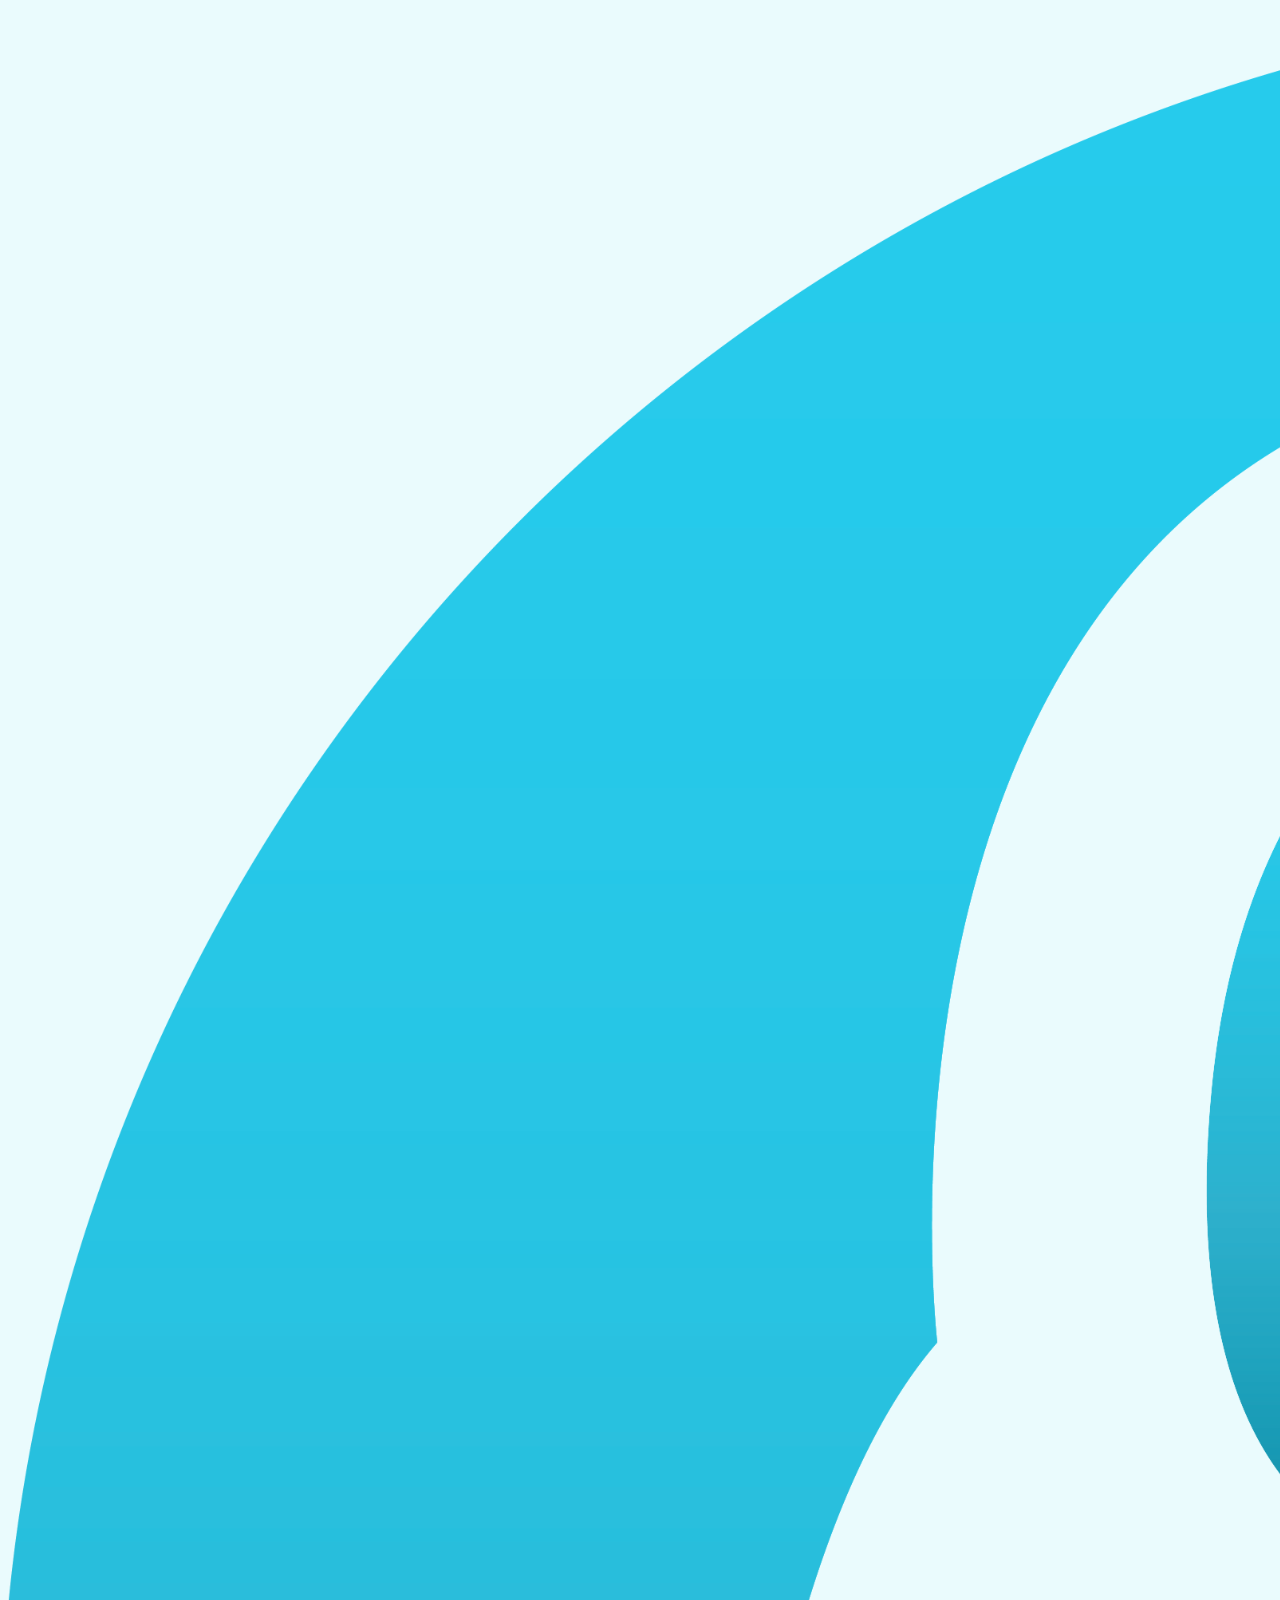
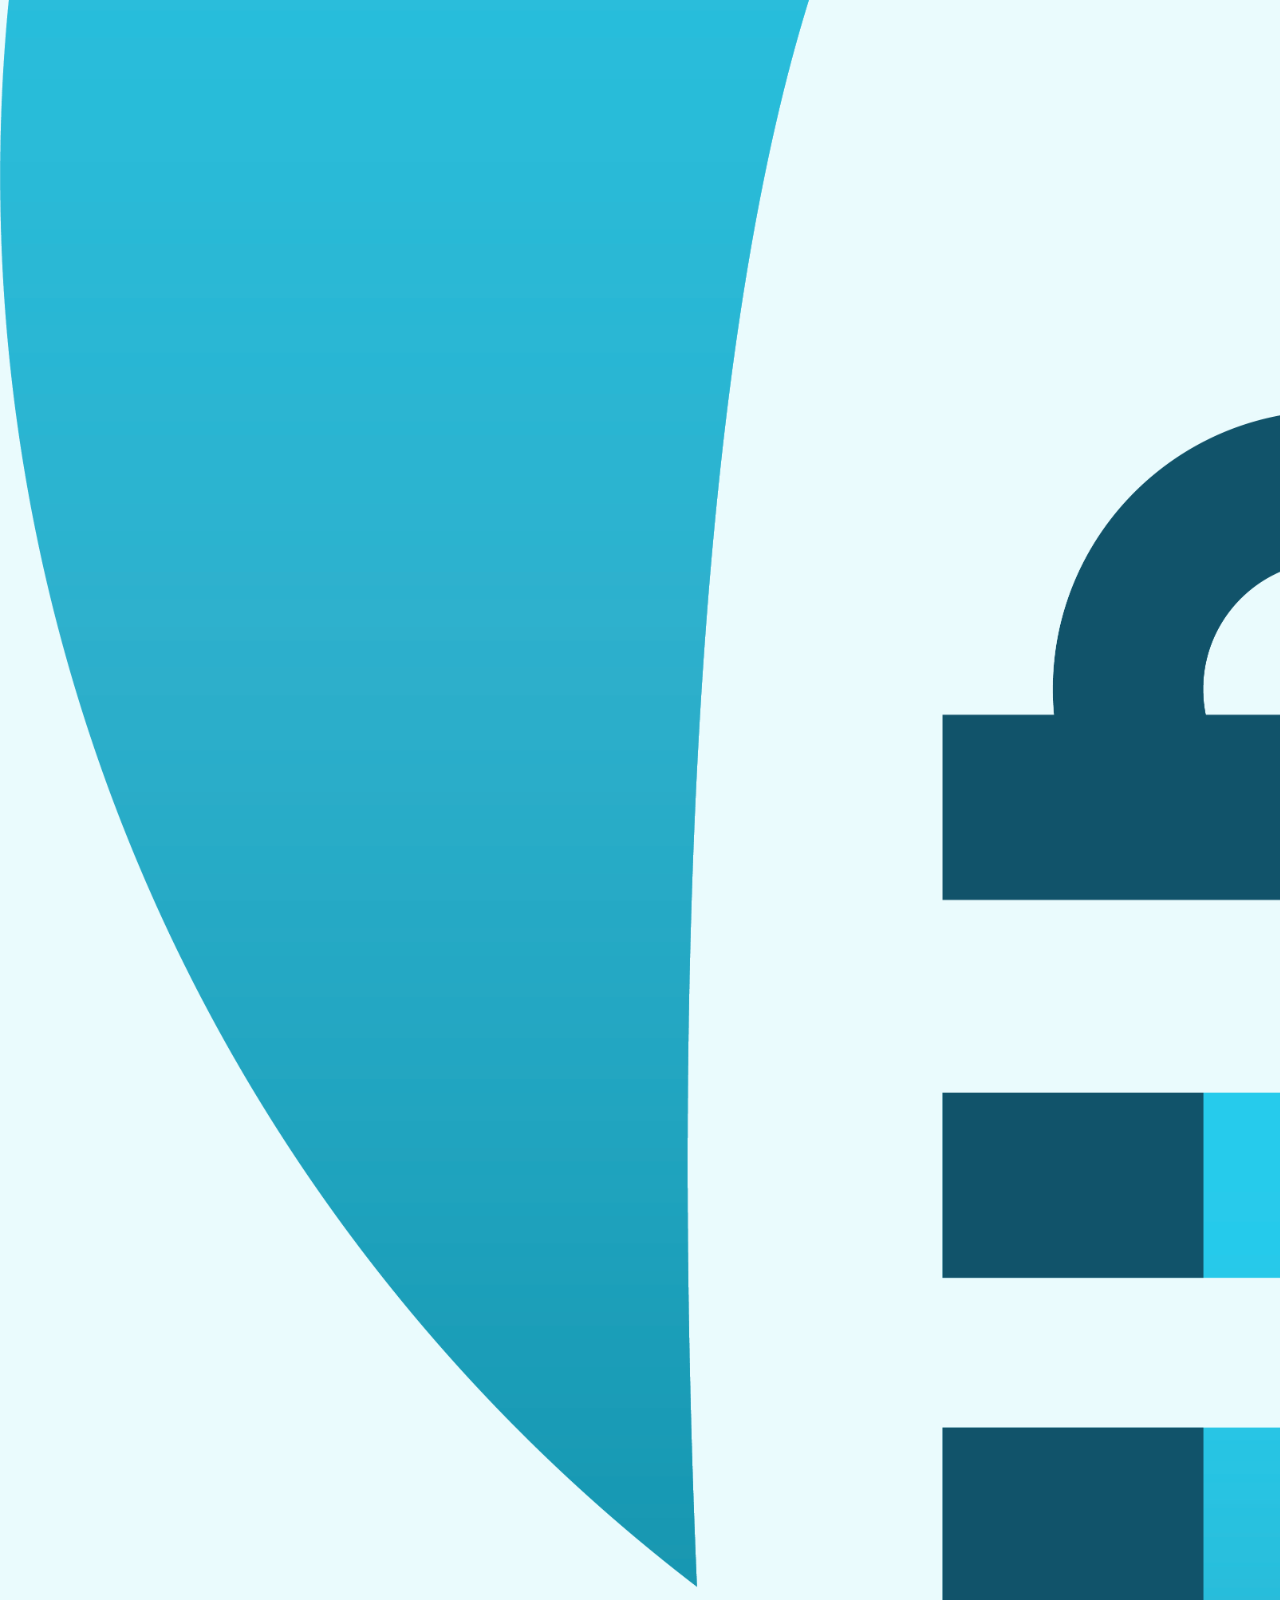
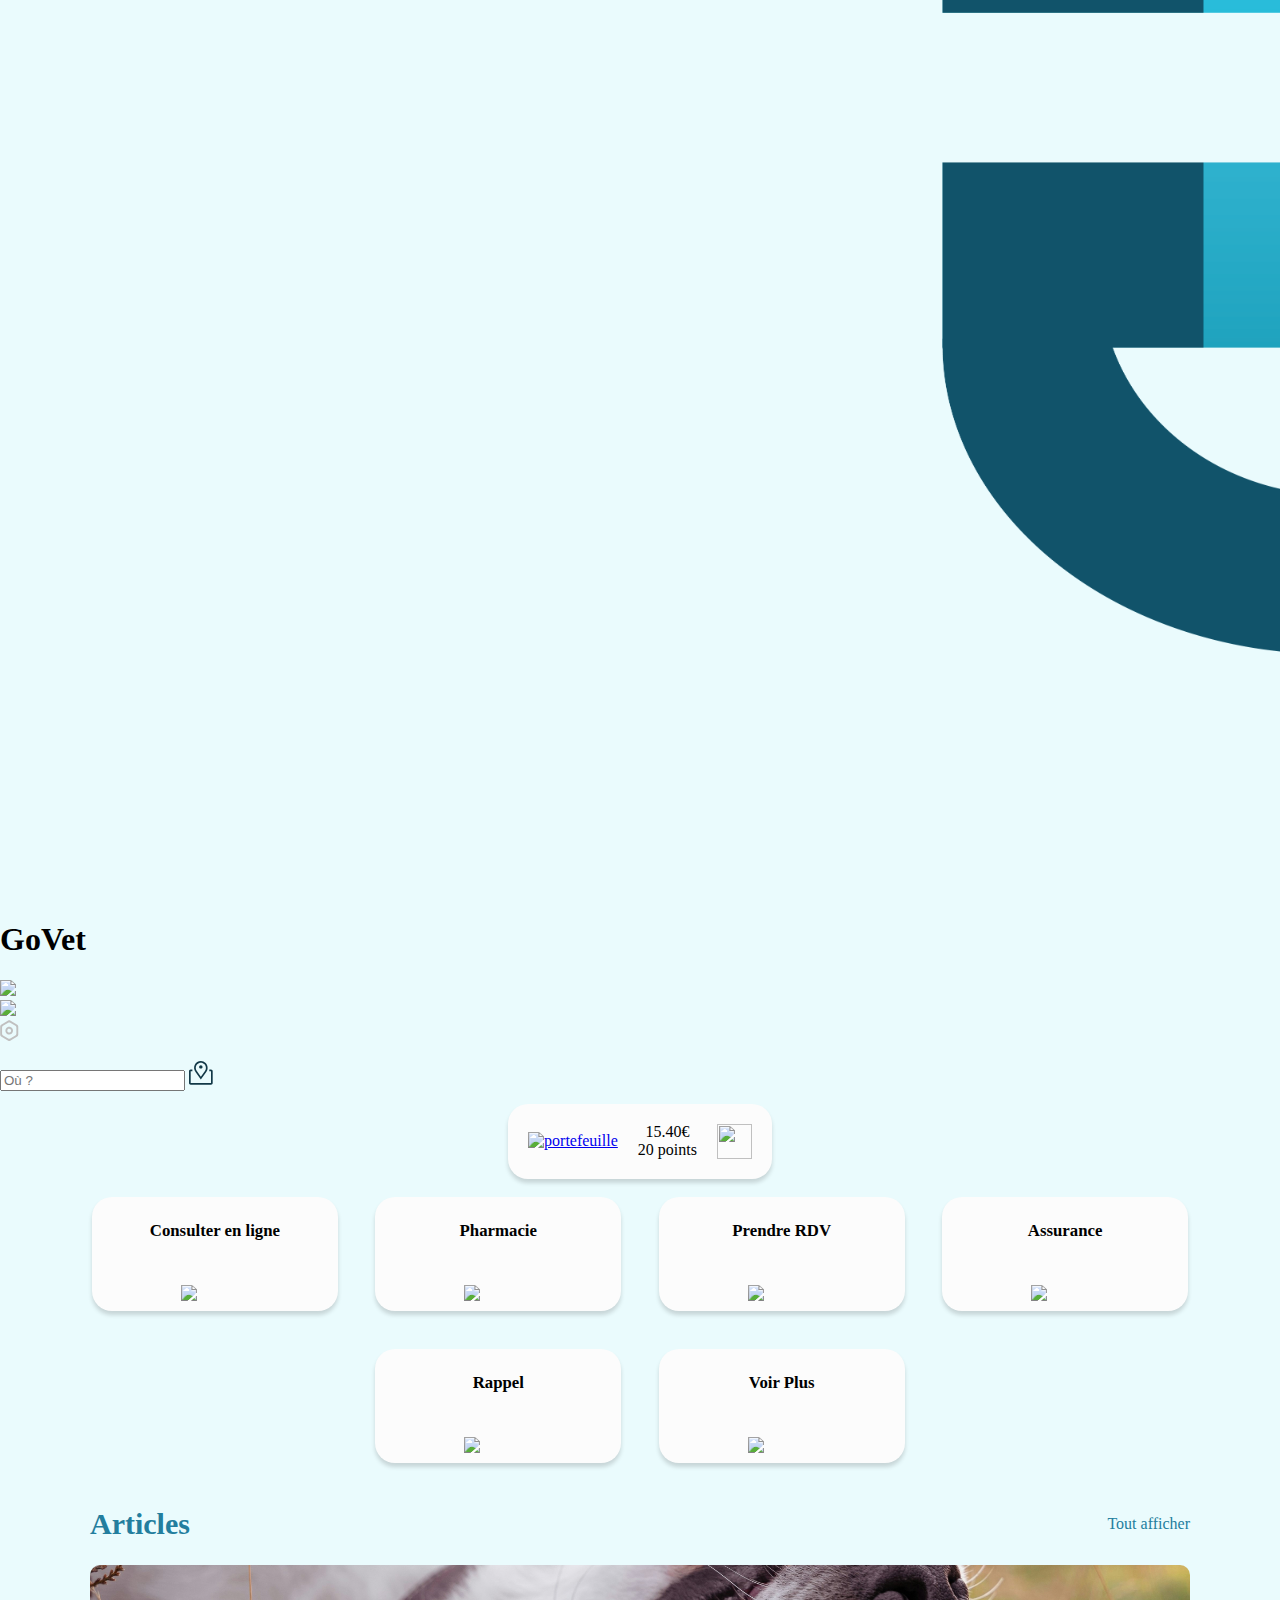
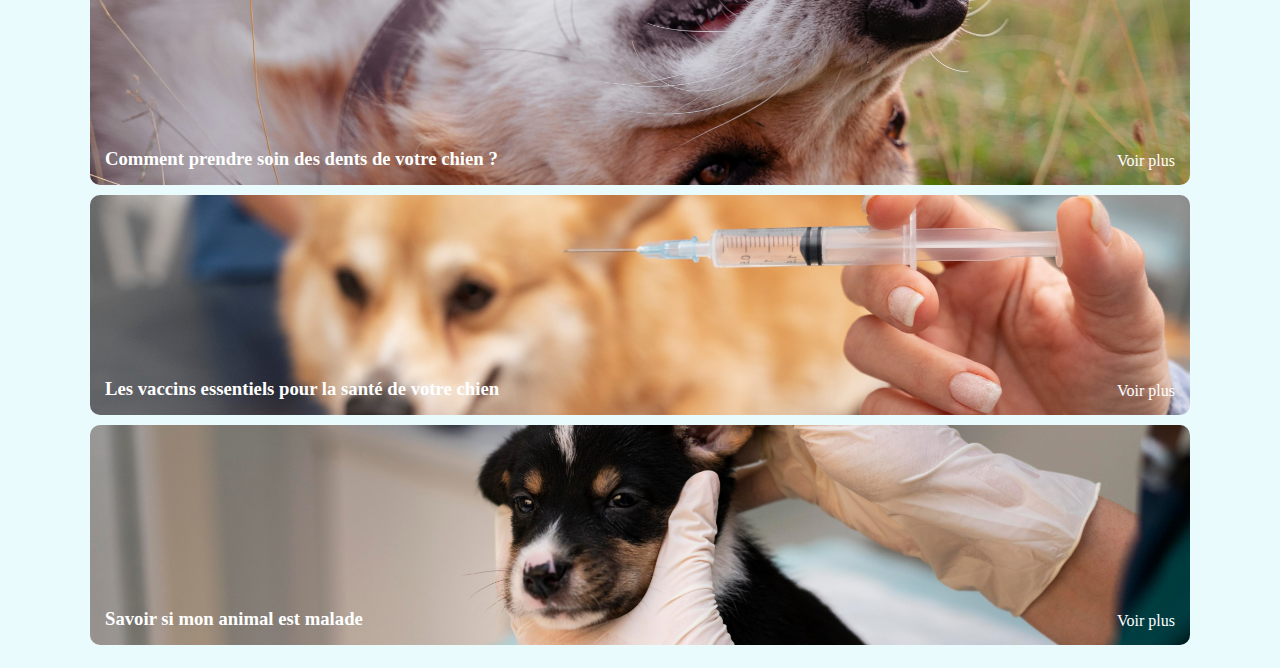
==== commit a412d2a6: "connexion" ====
--- a/index.html
+++ b/index.html
@@ -12,7 +12,7 @@
     <nav>
         <div>
             <a href="index.html">
-                <img src="../images/icon/logo_GoVet.png" alt="lofo du site">
+                <img src="./images/icon/logo_GoVet.png" alt="lofo du site">
             </a>
             <h1>GoVet</h1>
         </div>
@@ -28,9 +28,7 @@
             <li>
                 <a href="pages/profil.html">
                     <img src="images/icon/paw_gray.png">
-                    
-                        
-
+                
                 </a>
 
             </li>
@@ -39,13 +37,6 @@
                     <svg width="19" height="21" viewBox="0 0 19 21" fill="none" xmlns="http://www.w3.org/2000/svg">
                         <path d="M10.222 20.6856C9.59612 21.0538 8.81983 21.0538 8.19394 20.6856L1.14905 16.5415C0.538168 16.1822 0.163086 15.5264 0.163086 14.8177V6.46442C0.163086 5.75569 0.538168 5.09989 1.14905 4.74055L8.19394 0.596494C8.81983 0.228319 9.59612 0.228319 10.222 0.596494L17.2669 4.74055C17.8778 5.09989 18.2529 5.75569 18.2529 6.46442V14.8177C18.2529 15.5264 17.8778 16.1822 17.2669 16.5415L10.222 20.6856ZM10.2218 2.83278C9.59602 2.46476 8.81993 2.46476 8.19413 2.83278L3.05343 5.85596C2.44244 6.21527 2.06727 6.87113 2.06727 7.57994V13.7023C2.06727 14.411 2.44236 15.0668 3.05325 15.4262L8.19395 18.45C8.81984 18.8182 9.59611 18.8182 10.222 18.45L15.3627 15.4262C15.9736 15.0668 16.3487 14.411 16.3487 13.7023V7.57994C16.3487 6.87113 15.9735 6.21527 15.3625 5.85596L10.2218 2.83278ZM9.20798 14.5105C8.32688 14.5107 7.47297 14.2005 6.79176 13.6327C6.11055 13.0649 5.64418 12.2747 5.47211 11.3967C5.30005 10.5187 5.43294 9.60725 5.84814 8.81764C6.26333 8.02804 6.93515 7.40913 7.74912 7.06639C8.56309 6.72365 9.46884 6.67828 10.312 6.938C11.1552 7.19772 11.8837 7.74647 12.3734 8.49075C12.863 9.23502 13.0835 10.1288 12.9973 11.0197C12.911 11.9106 12.5234 12.7436 11.9005 13.3768C11.1849 14.1001 10.2174 14.5075 9.20798 14.5105ZM9.20798 8.70631C8.95792 8.70625 8.71029 8.75623 8.47924 8.8534C8.24819 8.95057 8.03824 9.09303 7.86137 9.27264C7.68451 9.45225 7.5442 9.6655 7.44844 9.90021C7.35269 10.1349 7.30338 10.3865 7.30331 10.6406C7.30325 10.8946 7.35244 11.1462 7.44808 11.381C7.54371 11.6158 7.68392 11.8291 7.8607 12.0088C8.03748 12.1885 8.24736 12.331 8.47836 12.4283C8.70936 12.5256 8.95696 12.5757 9.20702 12.5758C9.71205 12.5759 10.1964 12.3722 10.5536 12.0095C10.9108 11.6467 11.1116 11.1547 11.1117 10.6415C11.1118 10.1284 10.9113 9.63625 10.5543 9.27332C10.1973 8.9104 9.713 8.70644 9.20798 8.70631Z" fill="#C0C0C0"/>
                     </svg>
-                        
-                </a>
-
-            </li>
-            <li>
-                <a href="">
-                    <img src="images/icon/profil_gray.png">
                         
                 </a>
 
@@ -115,7 +106,7 @@
             </header>
             <article id="un">
                 <h3>Comment prendre soin des dents de votre chien ? </h3>
-                <a href="/pages/article.html"><p>Voir plus</p></a>
+                <a href="./pages/article.html"><p>Voir plus</p></a>
             </article>
                 
             <article id="deux">
--- a/css/style.css
+++ b/css/style.css
@@ -1,57 +1,27 @@
-img#profil {
+/* img#profil {
     width: 30px; 
+} */
+
+@import url(/css/nav.css);
+@import url(/css/var.css);
+
+body{
+    margin: 0;
+    background-color: var(--bg-body);
+}
+ul{
+    padding: 0;
 }
 
-/* img{
-    width:50px;
-    height:50px;
-    padding:10px;
-} */
-
-
-nav>ul{
-    text-decoration: none;
-    list-style-type: none;
-    padding: 0;
-    display: flex;
-    justify-content: space-between;
-    align-items: center;
+main{
+    margin: 1%;
 }
-nav{
-    display: flex;
-    background-color: var(--nav-bg-color);
-    box-shadow: 0px 4px 30px 0px #0000000F;
-    border-radius: 0 0 40px 40px;
-    justify-content: space-between;
-    align-items: center;
-    margin-bottom: 4%;
-
-}
-nav>div{
-    display: flex;
-    align-items: center;
-
-}
-nav>div>a>img{
-    width: 50px;
-    height: 50px;
-    padding: 10px;
-}
-
-li { 
-    margin: 20px;
-    
-}
-
-
-
 #portefeuille {
     display: flex;
     align-items: center;
     justify-content: center;
     box-shadow: 0px 4px 4px 0px #00000026;
     background-color: var(--nav-bg-color);
-    width: 40%;
     margin: auto;
     border-radius: 20px;
     
@@ -60,11 +30,12 @@
 div#portefeuille ul {
     text-decoration: none;
     list-style-type: none;
+    text-align: center;
 }
 #portefeuille>a>img{
-    width: 50px;
-    height: 50px;
-    padding: 10px;
+    width: 35px;
+    height: 35px;
+    padding: 20px;
 
 }
 
@@ -87,7 +58,7 @@
     text-decoration: none;
     color: black;
     background-color: var(--nav-bg-color);
-    width: 25%;
+    width: 18%;
     display: flex;
     justify-content: space-between;
     font-size: 0.7rem;
@@ -106,7 +77,6 @@
     width: 70%;
     height: 50px;
     text-align: center;
-    
 
 }
 
@@ -120,6 +90,17 @@
 section { 
     display: flex;
     flex-direction: column;
+}
+
+#articles {
+    width : 1100px;
+    margin: auto;
+}
+
+#articles>header>h2 {
+    text-decoration: none;
+    color :#237E9E; 
+    font-size: 30px;
 }
 
 article h3, article p{
@@ -142,6 +123,27 @@
     
 }
 
+article#un>a {
+    text-decoration: none;
+    color :white; 
+}
+
+article#un>a:hover {
+    cursor: pointer;
+    text-decoration: underline;
+}
+
+#articles>header>a {
+    text-decoration: none;
+    color :#237E9E; 
+}
+
+#articles>header>a:hover {
+    cursor: pointer;
+    text-decoration: underline;
+}
+
+
 article#deux{
     background-image: url("../images/fond article/2.jpeg");
 }
@@ -150,16 +152,17 @@
     background-image: url("../images/fond article/3.jpeg");
 }
 
-#un, #deux, #trois {
-    background-repeat: no-repeat;
-    background-size: cover;
-}
+
 
 article {
     display: flex;
     justify-content: space-between;
     align-items: flex-end;
     color : white; 
-    margin : 10px; 
+    /* margin : 10px;  */
+    margin-bottom: 10px;
     border-radius: 10px;
+    background-repeat: no-repeat;
+    background-size: cover;
+    padding: 10px;
 }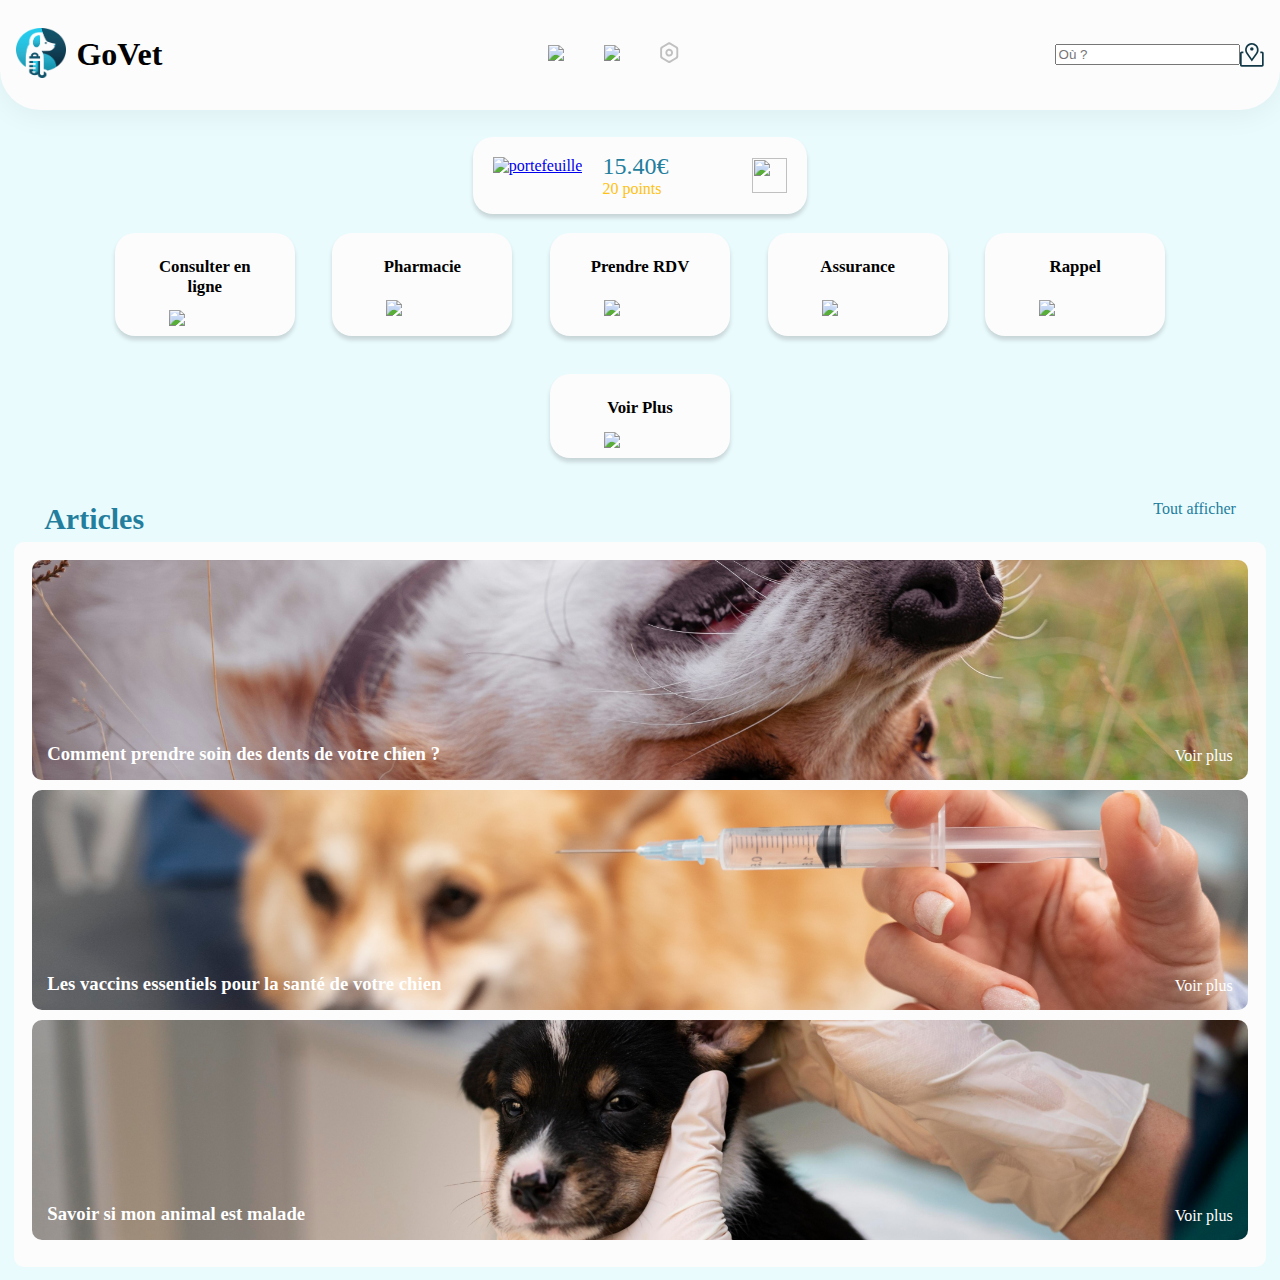
==== commit e97a3c06: "responsive Accueil / A_propos / navMobile /" ====
--- a/index.html
+++ b/index.html
@@ -6,12 +6,13 @@
 	<link rel="stylesheet" href="css/style.css">
     <title>Govet</title>
     <link rel="icon" href="images/icon/logo_GoVet.png">
+    
     <script src="https://kit.fontawesome.com/5bd72226ce.js" crossorigin="anonymous"></script>
 </head>
 <body>
     <nav>
         <div>
-            <a href="index.html">
+            <a href="./index.html">
                 <img src="./images/icon/logo_GoVet.png" alt="lofo du site">
             </a>
             <h1>GoVet</h1>
@@ -19,15 +20,15 @@
 
         <ul>
             <li>
-                <a href="index.html">
-                    <img src="images/icon/home_blue.png">
+                <a href="./index.html">
+                    <img src="./images/icon/home_blue.png">
                     
                 </a>
 
             </li>
             <li>
-                <a href="pages/profil.html">
-                    <img src="images/icon/paw_gray.png">
+                <a href="./pages/profil.html">
+                    <img src="./images/icon/paw_gray.png">
                 
                 </a>
 
@@ -56,16 +57,23 @@
     </nav>
     <main>
         <section>
+
             <div id="portefeuille" class="card">
-                <a href="#">
-                    <img src="images/icon/portefeuille.png" alt="portefeuille">
-                </a>
-                <ul>
-                    <li>15.40€</li>
-                    <li>20 points</li>
-                </ul>
-                <a href="#"><img src="images/icon/plus.png"></a>
+                <div>
+                    <a href="#">
+                        <img src="./images/icon/portefeuille.png" alt="portefeuille">
+                    </a>
+                    <ul>
+                        <li>15.40€</li>
+                        <li>20 points</li>
+                    </ul>
+
+                </div>
+                
+                <a href="#"><img src="./images/icon/plus.png"></a>
             </div>
+
+
             <div id="containerCard">
                 <a href="#" class="cardHome">
                     <h2>Consulter en ligne</h2>
@@ -104,22 +112,56 @@
                 <a href="">Tout afficher</a>
 
             </header>
-            <article id="un">
-                <h3>Comment prendre soin des dents de votre chien ? </h3>
-                <a href="./pages/article.html"><p>Voir plus</p></a>
-            </article>
-                
-            <article id="deux">
-                <h3>Les vaccins essentiels pour la santé de votre chien</h3>
-                <p>Voir plus</p>
-            </article>
-                
-            <article id="trois">
-                    <h3>Savoir si mon animal est malade</h3>
+            <div>
+                <article id="un">
+                    <h3>Comment prendre soin des dents de votre chien ? </h3>
+                    <a href="./pages/article.html"><p>Voir plus</p></a>
+                </article>
+                    
+                <article id="deux">
+                    <h3>Les vaccins essentiels pour la santé de votre chien</h3>
                     <p>Voir plus</p>
-            </article>
+                </article>
+                    
+                <article id="trois">
+                        <h3>Savoir si mon animal est malade</h3>
+                        <p>Voir plus</p>
+                </article>
+
+            </div>
+            
 
         </section>
+        <nav class="mobile-navbar">
+            <ul>
+                <li><a href="#">
+                    <svg width="22" height="22" viewBox="0 0 22 22" fill="none" xmlns="http://www.w3.org/2000/svg">
+                    <path d="M20.8815 10.9001V10.9002V19.0848C20.8815 19.3703 20.7668 19.6467 20.5586 19.8524C20.3499 20.0585 20.0643 20.1765 19.7639 20.1765H2.82273C2.52235 20.1765 2.23672 20.0585 2.02805 19.8524C1.81979 19.6467 1.70508 19.3703 1.70508 19.0848V10.9002V10.9001C1.70503 10.4686 1.79416 10.0413 1.96736 9.64429C2.14058 9.24721 2.39443 8.88837 2.71404 8.59012L2.71415 8.59001L10.5209 1.30274L10.521 1.30261C10.7278 1.1095 11.004 1 11.2933 1C11.5827 1 11.8588 1.1095 12.0656 1.30261L12.0658 1.30274L19.8725 8.59001L19.8726 8.59012C20.1922 8.88837 20.446 9.24721 20.6193 9.64429C20.7925 10.0413 20.8816 10.4686 20.8815 10.9001Z" stroke="#C0C0C0" stroke-width="2" stroke-linecap="round" stroke-linejoin="round"/>
+                    </svg>
+                        
+                    Accueil
+
+                </a></li>
+                <li><a href="#">
+                    <svg width="24" height="20" viewBox="0 0 24 20" fill="none" xmlns="http://www.w3.org/2000/svg">
+                    <mask id="path-1-inside-1_580_71" fill="white">
+                    <path d="M21 4.99508C20.4067 4.99508 19.8266 5.16597 19.3333 5.48615C18.8399 5.80632 18.4554 6.26139 18.2284 6.79382C18.0013 7.32625 17.9419 7.91211 18.0576 8.47733C18.1734 9.04256 18.4591 9.56174 18.8787 9.96925C19.2982 10.3767 19.8328 10.6543 20.4147 10.7667C20.9967 10.8791 21.5999 10.8214 22.1481 10.6009C22.6962 10.3803 23.1648 10.0069 23.4944 9.5277C23.8241 9.04853 24 8.48518 24 7.90888C24 7.13609 23.6839 6.39496 23.1213 5.84851C22.5587 5.30207 21.7957 4.99508 21 4.99508ZM21 9.15765C20.7457 9.15765 20.4971 9.08441 20.2857 8.9472C20.0743 8.80998 19.9095 8.61495 19.8122 8.38676C19.7148 8.15858 19.6894 7.90749 19.739 7.66526C19.7886 7.42302 19.9111 7.20051 20.0909 7.02587C20.2707 6.85122 20.4998 6.73229 20.7492 6.6841C20.9986 6.63592 21.2571 6.66065 21.492 6.75517C21.727 6.84968 21.9278 7.00974 22.069 7.2151C22.2103 7.42046 22.2857 7.6619 22.2857 7.90888C22.2857 8.24008 22.1503 8.5577 21.9091 8.79189C21.668 9.02608 21.341 9.15765 21 9.15765ZM6 7.90888C6 7.33259 5.82405 6.76923 5.49441 6.29006C5.16477 5.81089 4.69623 5.43742 4.14805 5.21688C3.59987 4.99634 2.99667 4.93864 2.41473 5.05107C1.83279 5.1635 1.29824 5.44101 0.878681 5.84851C0.459123 6.25602 0.173401 6.7752 0.0576455 7.34043C-0.0581102 7.90565 0.00129985 8.49152 0.228363 9.02394C0.455426 9.55637 0.839943 10.0114 1.33329 10.3316C1.82664 10.6518 2.40666 10.8227 3 10.8227C3.79565 10.8227 4.55871 10.5157 5.12132 9.96925C5.68393 9.4228 6 8.68167 6 7.90888ZM3 9.15765C2.74571 9.15765 2.49713 9.08441 2.2857 8.9472C2.07426 8.80998 1.90947 8.61495 1.81216 8.38676C1.71484 8.15858 1.68938 7.90749 1.73899 7.66526C1.7886 7.42302 1.91105 7.20051 2.09086 7.02587C2.27067 6.85122 2.49977 6.73229 2.74917 6.6841C2.99857 6.63592 3.25709 6.66065 3.49202 6.75517C3.72696 6.84968 3.92776 7.00974 4.06903 7.2151C4.21031 7.42046 4.28572 7.6619 4.28572 7.90888C4.28572 8.24008 4.15026 8.5577 3.90914 8.79189C3.66802 9.02608 3.34099 9.15765 3 9.15765ZM8.14286 5.8276C8.7362 5.8276 9.31622 5.65671 9.80957 5.33653C10.3029 5.01636 10.6874 4.56129 10.9145 4.02886C11.1416 3.49643 11.201 2.91057 11.0852 2.34535C10.9695 1.78012 10.6837 1.26093 10.2642 0.853433C9.84462 0.445931 9.31007 0.168419 8.72813 0.0559891C8.14619 -0.0564404 7.54299 0.0012625 6.99481 0.221801C6.44663 0.442339 5.97809 0.815808 5.64845 1.29498C5.3188 1.77415 5.14286 2.3375 5.14286 2.9138C5.14286 3.68659 5.45893 4.42772 6.02154 4.97416C6.58415 5.52061 7.34721 5.8276 8.14286 5.8276ZM8.14286 1.66503C8.39715 1.66503 8.64573 1.73827 8.85716 1.87548C9.0686 2.0127 9.23339 2.20773 9.3307 2.43592C9.42802 2.6641 9.45348 2.91518 9.40387 3.15742C9.35426 3.39966 9.23181 3.62217 9.052 3.79681C8.87219 3.97146 8.64309 4.09039 8.39369 4.13857C8.14429 4.18676 7.88577 4.16203 7.65084 4.06751C7.4159 3.973 7.2151 3.81294 7.07383 3.60758C6.93255 3.40222 6.85714 3.16078 6.85714 2.9138C6.85714 2.5826 6.9926 2.26497 7.23372 2.03078C7.47484 1.79659 7.80187 1.66503 8.14286 1.66503ZM15.8571 5.8276C16.4505 5.8276 17.0305 5.65671 17.5239 5.33653C18.0172 5.01636 18.4017 4.56129 18.6288 4.02886C18.8558 3.49643 18.9153 2.91057 18.7995 2.34535C18.6837 1.78012 18.398 1.26093 17.9785 0.853433C17.5589 0.445931 17.0244 0.168419 16.4424 0.0559891C15.8605 -0.0564404 15.2573 0.0012625 14.7091 0.221801C14.1609 0.442339 13.6924 0.815808 13.3627 1.29498C13.0331 1.77415 12.8571 2.3375 12.8571 2.9138C12.8571 3.68659 13.1732 4.42772 13.7358 4.97416C14.2984 5.52061 15.0615 5.8276 15.8571 5.8276ZM15.8571 1.66503C16.1114 1.66503 16.36 1.73827 16.5714 1.87548C16.7829 2.0127 16.9477 2.20773 17.045 2.43592C17.1423 2.6641 17.1678 2.91518 17.1182 3.15742C17.0685 3.39966 16.9461 3.62217 16.7663 3.79681C16.5865 3.97146 16.3574 4.09039 16.108 4.13857C15.8586 4.18676 15.6001 4.16203 15.3651 4.06751C15.1302 3.973 14.9294 3.81294 14.7881 3.60758C14.6468 3.40222 14.5714 3.16078 14.5714 2.9138C14.5714 2.5826 14.7069 2.26497 14.948 2.03078C15.1891 1.79659 15.5162 1.66503 15.8571 1.66503ZM18.3343 12.1609C17.8989 11.9277 17.5152 11.6133 17.205 11.2358C16.8949 10.8583 16.6644 10.4251 16.5268 9.96103C16.2418 9.0091 15.6464 8.17272 14.8301 7.57758C14.0138 6.98244 13.0207 6.6607 12 6.6607C10.9793 6.6607 9.9862 6.98244 9.1699 7.57758C8.3536 8.17272 7.75821 9.0091 7.47322 9.96103C7.19792 10.8949 6.55251 11.6845 5.67857 12.1568C4.8402 12.5974 4.177 13.2969 3.79385 14.1447C3.41071 14.9924 3.3295 15.9401 3.56306 16.8377C3.79663 17.7353 4.33164 18.5317 5.08347 19.1009C5.83531 19.67 6.76105 19.9795 7.71429 19.9803C8.28553 19.9819 8.85119 19.8711 9.37714 19.6546C11.054 18.9829 12.9364 18.9829 14.6132 19.6546C15.6289 20.0836 16.7761 20.1141 17.8144 19.7396C18.8527 19.3652 19.7014 18.6148 20.1826 17.6459C20.6638 16.677 20.7401 15.5648 20.3955 14.5424C20.0509 13.52 19.3122 12.667 18.3343 12.162V12.1609ZM16.2857 18.3153C15.9377 18.3156 15.5932 18.2473 15.2732 18.1145C13.1739 17.2722 10.8165 17.2722 8.71714 18.1145C8.10707 18.3696 7.41902 18.3855 6.79711 18.159C6.1752 17.9324 5.66769 17.4809 5.38088 16.899C5.09407 16.3171 5.05021 15.65 5.25849 15.0374C5.46677 14.4248 5.91103 13.9142 6.49822 13.6126C7.12954 13.274 7.68596 12.8178 8.13564 12.2702C8.58532 11.7225 8.91945 11.0941 9.11893 10.421C9.30007 9.81491 9.6789 9.28234 10.1985 8.90336C10.718 8.52438 11.3502 8.31948 12 8.31948C12.6498 8.31948 13.282 8.52438 13.8015 8.90336C14.3211 9.28234 14.6999 9.81491 14.8811 10.421C15.0812 11.0954 15.4164 11.7248 15.8674 12.2732C16.3184 12.8216 16.8763 13.2782 17.5093 13.6168C18.0148 13.8801 18.4152 14.3001 18.6467 14.8099C18.8782 15.3197 18.9275 15.89 18.7868 16.4302C18.6462 16.9704 18.3236 17.4493 17.8704 17.7909C17.4172 18.1325 16.8594 18.3171 16.2857 18.3153Z"/>
+                    </mask>
+                    <path d="M21 4.99508C20.4067 4.99508 19.8266 5.16597 19.3333 5.48615C18.8399 5.80632 18.4554 6.26139 18.2284 6.79382C18.0013 7.32625 17.9419 7.91211 18.0576 8.47733C18.1734 9.04256 18.4591 9.56174 18.8787 9.96925C19.2982 10.3767 19.8328 10.6543 20.4147 10.7667C20.9967 10.8791 21.5999 10.8214 22.1481 10.6009C22.6962 10.3803 23.1648 10.0069 23.4944 9.5277C23.8241 9.04853 24 8.48518 24 7.90888C24 7.13609 23.6839 6.39496 23.1213 5.84851C22.5587 5.30207 21.7957 4.99508 21 4.99508ZM21 9.15765C20.7457 9.15765 20.4971 9.08441 20.2857 8.9472C20.0743 8.80998 19.9095 8.61495 19.8122 8.38676C19.7148 8.15858 19.6894 7.90749 19.739 7.66526C19.7886 7.42302 19.9111 7.20051 20.0909 7.02587C20.2707 6.85122 20.4998 6.73229 20.7492 6.6841C20.9986 6.63592 21.2571 6.66065 21.492 6.75517C21.727 6.84968 21.9278 7.00974 22.069 7.2151C22.2103 7.42046 22.2857 7.6619 22.2857 7.90888C22.2857 8.24008 22.1503 8.5577 21.9091 8.79189C21.668 9.02608 21.341 9.15765 21 9.15765ZM6 7.90888C6 7.33259 5.82405 6.76923 5.49441 6.29006C5.16477 5.81089 4.69623 5.43742 4.14805 5.21688C3.59987 4.99634 2.99667 4.93864 2.41473 5.05107C1.83279 5.1635 1.29824 5.44101 0.878681 5.84851C0.459123 6.25602 0.173401 6.7752 0.0576455 7.34043C-0.0581102 7.90565 0.00129985 8.49152 0.228363 9.02394C0.455426 9.55637 0.839943 10.0114 1.33329 10.3316C1.82664 10.6518 2.40666 10.8227 3 10.8227C3.79565 10.8227 4.55871 10.5157 5.12132 9.96925C5.68393 9.4228 6 8.68167 6 7.90888ZM3 9.15765C2.74571 9.15765 2.49713 9.08441 2.2857 8.9472C2.07426 8.80998 1.90947 8.61495 1.81216 8.38676C1.71484 8.15858 1.68938 7.90749 1.73899 7.66526C1.7886 7.42302 1.91105 7.20051 2.09086 7.02587C2.27067 6.85122 2.49977 6.73229 2.74917 6.6841C2.99857 6.63592 3.25709 6.66065 3.49202 6.75517C3.72696 6.84968 3.92776 7.00974 4.06903 7.2151C4.21031 7.42046 4.28572 7.6619 4.28572 7.90888C4.28572 8.24008 4.15026 8.5577 3.90914 8.79189C3.66802 9.02608 3.34099 9.15765 3 9.15765ZM8.14286 5.8276C8.7362 5.8276 9.31622 5.65671 9.80957 5.33653C10.3029 5.01636 10.6874 4.56129 10.9145 4.02886C11.1416 3.49643 11.201 2.91057 11.0852 2.34535C10.9695 1.78012 10.6837 1.26093 10.2642 0.853433C9.84462 0.445931 9.31007 0.168419 8.72813 0.0559891C8.14619 -0.0564404 7.54299 0.0012625 6.99481 0.221801C6.44663 0.442339 5.97809 0.815808 5.64845 1.29498C5.3188 1.77415 5.14286 2.3375 5.14286 2.9138C5.14286 3.68659 5.45893 4.42772 6.02154 4.97416C6.58415 5.52061 7.34721 5.8276 8.14286 5.8276ZM8.14286 1.66503C8.39715 1.66503 8.64573 1.73827 8.85716 1.87548C9.0686 2.0127 9.23339 2.20773 9.3307 2.43592C9.42802 2.6641 9.45348 2.91518 9.40387 3.15742C9.35426 3.39966 9.23181 3.62217 9.052 3.79681C8.87219 3.97146 8.64309 4.09039 8.39369 4.13857C8.14429 4.18676 7.88577 4.16203 7.65084 4.06751C7.4159 3.973 7.2151 3.81294 7.07383 3.60758C6.93255 3.40222 6.85714 3.16078 6.85714 2.9138C6.85714 2.5826 6.9926 2.26497 7.23372 2.03078C7.47484 1.79659 7.80187 1.66503 8.14286 1.66503ZM15.8571 5.8276C16.4505 5.8276 17.0305 5.65671 17.5239 5.33653C18.0172 5.01636 18.4017 4.56129 18.6288 4.02886C18.8558 3.49643 18.9153 2.91057 18.7995 2.34535C18.6837 1.78012 18.398 1.26093 17.9785 0.853433C17.5589 0.445931 17.0244 0.168419 16.4424 0.0559891C15.8605 -0.0564404 15.2573 0.0012625 14.7091 0.221801C14.1609 0.442339 13.6924 0.815808 13.3627 1.29498C13.0331 1.77415 12.8571 2.3375 12.8571 2.9138C12.8571 3.68659 13.1732 4.42772 13.7358 4.97416C14.2984 5.52061 15.0615 5.8276 15.8571 5.8276ZM15.8571 1.66503C16.1114 1.66503 16.36 1.73827 16.5714 1.87548C16.7829 2.0127 16.9477 2.20773 17.045 2.43592C17.1423 2.6641 17.1678 2.91518 17.1182 3.15742C17.0685 3.39966 16.9461 3.62217 16.7663 3.79681C16.5865 3.97146 16.3574 4.09039 16.108 4.13857C15.8586 4.18676 15.6001 4.16203 15.3651 4.06751C15.1302 3.973 14.9294 3.81294 14.7881 3.60758C14.6468 3.40222 14.5714 3.16078 14.5714 2.9138C14.5714 2.5826 14.7069 2.26497 14.948 2.03078C15.1891 1.79659 15.5162 1.66503 15.8571 1.66503ZM18.3343 12.1609C17.8989 11.9277 17.5152 11.6133 17.205 11.2358C16.8949 10.8583 16.6644 10.4251 16.5268 9.96103C16.2418 9.0091 15.6464 8.17272 14.8301 7.57758C14.0138 6.98244 13.0207 6.6607 12 6.6607C10.9793 6.6607 9.9862 6.98244 9.1699 7.57758C8.3536 8.17272 7.75821 9.0091 7.47322 9.96103C7.19792 10.8949 6.55251 11.6845 5.67857 12.1568C4.8402 12.5974 4.177 13.2969 3.79385 14.1447C3.41071 14.9924 3.3295 15.9401 3.56306 16.8377C3.79663 17.7353 4.33164 18.5317 5.08347 19.1009C5.83531 19.67 6.76105 19.9795 7.71429 19.9803C8.28553 19.9819 8.85119 19.8711 9.37714 19.6546C11.054 18.9829 12.9364 18.9829 14.6132 19.6546C15.6289 20.0836 16.7761 20.1141 17.8144 19.7396C18.8527 19.3652 19.7014 18.6148 20.1826 17.6459C20.6638 16.677 20.7401 15.5648 20.3955 14.5424C20.0509 13.52 19.3122 12.667 18.3343 12.162V12.1609ZM16.2857 18.3153C15.9377 18.3156 15.5932 18.2473 15.2732 18.1145C13.1739 17.2722 10.8165 17.2722 8.71714 18.1145C8.10707 18.3696 7.41902 18.3855 6.79711 18.159C6.1752 17.9324 5.66769 17.4809 5.38088 16.899C5.09407 16.3171 5.05021 15.65 5.25849 15.0374C5.46677 14.4248 5.91103 13.9142 6.49822 13.6126C7.12954 13.274 7.68596 12.8178 8.13564 12.2702C8.58532 11.7225 8.91945 11.0941 9.11893 10.421C9.30007 9.81491 9.6789 9.28234 10.1985 8.90336C10.718 8.52438 11.3502 8.31948 12 8.31948C12.6498 8.31948 13.282 8.52438 13.8015 8.90336C14.3211 9.28234 14.6999 9.81491 14.8811 10.421C15.0812 11.0954 15.4164 11.7248 15.8674 12.2732C16.3184 12.8216 16.8763 13.2782 17.5093 13.6168C18.0148 13.8801 18.4152 14.3001 18.6467 14.8099C18.8782 15.3197 18.9275 15.89 18.7868 16.4302C18.6462 16.9704 18.3236 17.4493 17.8704 17.7909C17.4172 18.1325 16.8594 18.3171 16.2857 18.3153Z" stroke="#C0C0C0" stroke-width="4" mask="url(#path-1-inside-1_580_71)"/>
+                    </svg>
+                    Mes Bêtes
+                </a></li>
+                <li><a href="#">
+                    <svg width="20" height="20" viewBox="0 0 20 20" fill="none" xmlns="http://www.w3.org/2000/svg">
+                        <path d="M17.8392 10C17.8392 8.53681 17.4297 7.10282 16.6569 5.86034C15.8841 4.61787 14.7789 3.61652 13.4665 2.96964C12.1541 2.32276 10.6868 2.05618 9.23065 2.20006C7.77454 2.34395 6.38778 2.89255 5.22734 3.78379H5.94734C6.23406 3.78379 6.50903 3.89769 6.71177 4.10043C6.91452 4.30317 7.02842 4.57815 7.02842 4.86487C7.02842 5.15159 6.91452 5.42657 6.71177 5.62931C6.50903 5.83205 6.23406 5.94595 5.94734 5.94595H2.70409C2.41737 5.94595 2.1424 5.83205 1.93966 5.62931C1.73691 5.42657 1.62301 5.15159 1.62301 4.86487V4.5946H1.58626L1.62301 4.53839V1.62163C1.62301 1.33491 1.73691 1.05993 1.93966 0.857193C2.1424 0.654451 2.41737 0.540552 2.70409 0.540552C2.99082 0.540552 3.26579 0.654451 3.46853 0.857193C3.67128 1.05993 3.78518 1.33491 3.78518 1.62163V2.1665C5.55168 0.760434 7.74361 -0.00350267 10.0014 1.2074e-05C12.0313 0.000293206 14.0131 0.618345 15.6833 1.77202C17.3536 2.9257 18.6331 4.56037 19.352 6.45876C20.0708 8.35715 20.1949 10.4294 19.7077 12.4C19.2206 14.3706 18.1452 16.1462 16.6246 17.491C15.104 18.8357 13.2101 19.6859 11.1947 19.9284C9.1793 20.1709 7.13782 19.7943 5.3416 18.8487C3.54537 17.9031 2.07947 16.4332 1.13872 14.6344C0.197968 12.8356 -0.173074 10.7931 0.0749072 8.77838C0.143015 8.22487 0.632745 7.83784 1.19058 7.83784C1.82842 7.83784 2.29004 8.45298 2.21653 9.08757C2.09262 10.1479 2.18663 11.2223 2.49278 12.245C2.79893 13.2677 3.31078 14.2171 3.99692 15.0349C4.68307 15.8528 5.52905 16.5218 6.48298 17.001C7.43691 17.4802 8.47868 17.7595 9.5444 17.8218C10.6101 17.884 11.6773 17.7279 12.6806 17.363C13.6838 16.9981 14.6019 16.4321 15.3786 15.6997C16.1553 14.9673 16.7742 14.084 17.1973 13.1038C17.6204 12.1237 17.8389 11.0675 17.8392 10ZM11.0825 5.67568C11.0825 5.38896 10.9686 5.11398 10.7658 4.91124C10.5631 4.7085 10.2881 4.5946 10.0014 4.5946C9.71467 4.5946 9.43969 4.7085 9.23695 4.91124C9.03421 5.11398 8.92031 5.38896 8.92031 5.67568V11.0811C8.92031 11.3678 9.03421 11.6428 9.23695 11.8455C9.43969 12.0483 9.71467 12.1622 10.0014 12.1622H13.2446C13.5313 12.1622 13.8063 12.0483 14.0091 11.8455C14.2118 11.6428 14.3257 11.3678 14.3257 11.0811C14.3257 10.7944 14.2118 10.5194 14.0091 10.3166C13.8063 10.1139 13.5313 10 13.2446 10H11.0825V5.67568Z" fill="#C0C0C0"/>
+                    </svg>
+                    Historique
+                   </a></li>
+                <li><a href="#"> <svg width="19" height="21" viewBox="0 0 19 21" fill="none" xmlns="http://www.w3.org/2000/svg">
+                    <path d="M10.222 20.6856C9.59612 21.0538 8.81983 21.0538 8.19394 20.6856L1.14905 16.5415C0.538168 16.1822 0.163086 15.5264 0.163086 14.8177V6.46442C0.163086 5.75569 0.538168 5.09989 1.14905 4.74055L8.19394 0.596494C8.81983 0.228319 9.59612 0.228319 10.222 0.596494L17.2669 4.74055C17.8778 5.09989 18.2529 5.75569 18.2529 6.46442V14.8177C18.2529 15.5264 17.8778 16.1822 17.2669 16.5415L10.222 20.6856ZM10.2218 2.83278C9.59602 2.46476 8.81993 2.46476 8.19413 2.83278L3.05343 5.85596C2.44244 6.21527 2.06727 6.87113 2.06727 7.57994V13.7023C2.06727 14.411 2.44236 15.0668 3.05325 15.4262L8.19395 18.45C8.81984 18.8182 9.59611 18.8182 10.222 18.45L15.3627 15.4262C15.9736 15.0668 16.3487 14.411 16.3487 13.7023V7.57994C16.3487 6.87113 15.9735 6.21527 15.3625 5.85596L10.2218 2.83278ZM9.20798 14.5105C8.32688 14.5107 7.47297 14.2005 6.79176 13.6327C6.11055 13.0649 5.64418 12.2747 5.47211 11.3967C5.30005 10.5187 5.43294 9.60725 5.84814 8.81764C6.26333 8.02804 6.93515 7.40913 7.74912 7.06639C8.56309 6.72365 9.46884 6.67828 10.312 6.938C11.1552 7.19772 11.8837 7.74647 12.3734 8.49075C12.863 9.23502 13.0835 10.1288 12.9973 11.0197C12.911 11.9106 12.5234 12.7436 11.9005 13.3768C11.1849 14.1001 10.2174 14.5075 9.20798 14.5105ZM9.20798 8.70631C8.95792 8.70625 8.71029 8.75623 8.47924 8.8534C8.24819 8.95057 8.03824 9.09303 7.86137 9.27264C7.68451 9.45225 7.5442 9.6655 7.44844 9.90021C7.35269 10.1349 7.30338 10.3865 7.30331 10.6406C7.30325 10.8946 7.35244 11.1462 7.44808 11.381C7.54371 11.6158 7.68392 11.8291 7.8607 12.0088C8.03748 12.1885 8.24736 12.331 8.47836 12.4283C8.70936 12.5256 8.95696 12.5757 9.20702 12.5758C9.71205 12.5759 10.1964 12.3722 10.5536 12.0095C10.9108 11.6467 11.1116 11.1547 11.1117 10.6415C11.1118 10.1284 10.9113 9.63625 10.5543 9.27332C10.1973 8.9104 9.713 8.70644 9.20798 8.70631Z" fill="#C0C0C0"/>
+                </svg>Pamètres</a></li>
+            </ul>
+        </nav>
     </main>
     
     
--- a/css/style.css
+++ b/css/style.css
@@ -1,9 +1,6 @@
-/* img#profil {
-    width: 30px; 
-} */
-
-@import url(/css/nav.css);
-@import url(/css/var.css);
+@import url(../css/nav.css);
+@import url(../css/var.css);
+@import url(../css/navMobile.css);
 
 body{
     margin: 0;
@@ -19,7 +16,7 @@
 #portefeuille {
     display: flex;
     align-items: center;
-    justify-content: center;
+    justify-content: space-between;
     box-shadow: 0px 4px 4px 0px #00000026;
     background-color: var(--nav-bg-color);
     margin: auto;
@@ -27,17 +24,40 @@
     
 }
 
-div#portefeuille ul {
+#portefeuille ul {
     text-decoration: none;
     list-style-type: none;
-    text-align: center;
-}
+    /* margin-left: -7vw; */
+}
+#portefeuille ul :first-child{
+    font-size: 1.5rem;
+    color: #237E9E;
+}
+#portefeuille ul :nth-child(2){
+    font-size: 1rem;
+    color: #FFC112;  
+}
+#portefeuille li {
+    margin: 0;
+}
+
 #portefeuille>a>img{
     width: 35px;
     height: 35px;
     padding: 20px;
 
 }
+#portefeuille>div>a>img{
+    width: 35px;
+    height: 35px;
+    padding: 20px;
+
+}
+#portefeuille>div{
+    display: flex;
+    flex-direction: row;
+    margin-right: 5vw;
+}
 
 /* div#soins, div#rdv {
     display: flex;
@@ -58,7 +78,7 @@
     text-decoration: none;
     color: black;
     background-color: var(--nav-bg-color);
-    width: 18%;
+    width: 160px;
     display: flex;
     justify-content: space-between;
     font-size: 0.7rem;
@@ -69,13 +89,14 @@
 
 }
 .cardHome>img{
-    width: 30%;
+    width: 45%;
+    margin: auto;
     
 
 }
 .cardHome>h2{
     width: 70%;
-    height: 50px;
+    /* height: 50px; */
     text-align: center;
 
 }
@@ -93,8 +114,9 @@
 }
 
 #articles {
-    width : 1100px;
+    /* width : 1100px; */
     margin: auto;
+    width: 95%;
 }
 
 #articles>header>h2 {
@@ -141,6 +163,9 @@
 #articles>header>a:hover {
     cursor: pointer;
     text-decoration: underline;
+}
+#articles>header>h2{
+    margin-bottom: 0.5%;
 }
 
 
@@ -165,4 +190,43 @@
     background-repeat: no-repeat;
     background-size: cover;
     padding: 10px;
+}
+
+#articles>div{
+    display: flex;
+    flex-direction: column;
+    width: 102%;
+    margin-left: -2.5%;
+    background-color: var(--nav-bg-color);
+    padding: 1.5%;
+    border-radius: 10px;
+    /* margin: auto */
+}
+
+@media screen and (max-width : 768px){
+
+    #containerCard>:nth-child(1),#containerCard>:nth-child(2){
+        flex-direction: row;
+        width: 40%;
+        font-size: 0.6rem;
+        margin: auto;
+        margin-top: 4%;
+        margin-bottom: 2%;
+
+    }
+    #portefeuille{
+        width: 95%;
+    }
+    .cardHome{
+        width: 17%;
+        font-size: 0.5rem;
+        margin: 1%;
+        /* flex-direction: column-reverse; */
+    }
+    article{
+        height: 100px;
+    }
+    #articles{
+        margin-bottom: 90px;
+    }
 }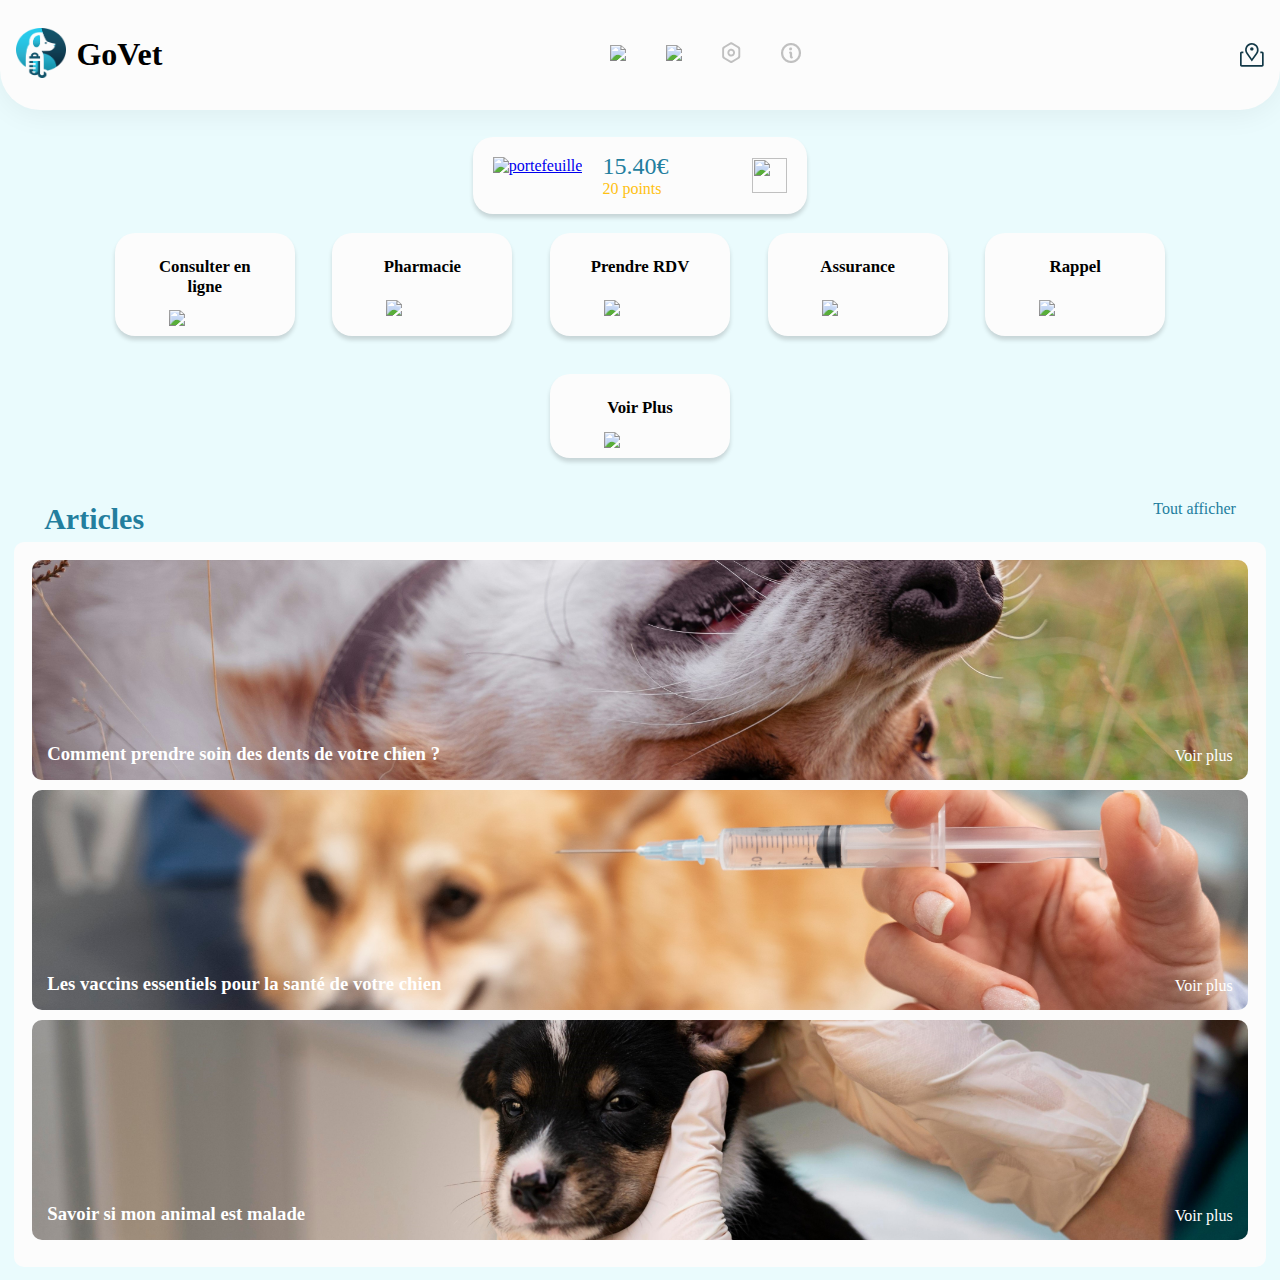
==== commit 16e6d320: "Merge branch 'main' of https://github.com/MakhairaTCM/GoVet" ====
--- a/index.html
+++ b/index.html
@@ -42,11 +42,17 @@
                 </a>
 
             </li>
+            <li>
+                <a href="pages/a_propos.html">
+                    <img src="images/icon/profil_gray.png" alt="">
+                        
+                </a>
+
+            </li>
 
         </ul>
 
         <div>
-            <input type="text" placeholder="Où ?">
             <svg width="24" height="24" viewBox="0 0 24 24" fill="none" xmlns="http://www.w3.org/2000/svg">
                 <path d="M11.8462 18.6154L6.69311 11.3385C5.84964 10.3426 5.30647 9.12759 5.12684 7.83495C4.94721 6.54232 5.13852 5.22524 5.67849 4.03713C6.21846 2.84902 7.08487 1.83876 8.17681 1.12402C9.26874 0.409283 10.5413 0.0194762 11.8462 0C13.655 0.0178752 15.3831 0.751887 16.6519 2.04127C17.9206 3.33066 18.6267 5.07032 18.6154 6.87923C18.6161 8.45725 18.0789 9.98837 17.0923 11.22L11.8462 18.6154ZM11.8462 1.69231C10.4854 1.70793 9.18653 2.26293 8.23464 3.23544C7.28276 4.20795 6.75572 5.51847 6.76926 6.87923C6.77493 8.12123 7.22177 9.32081 8.03003 10.2638L11.8462 15.6708L15.7639 10.1538C16.5086 9.2243 16.9171 8.07028 16.9231 6.87923C16.9367 5.51847 16.4096 4.20795 15.4577 3.23544C14.5058 2.26293 13.2069 1.70793 11.8462 1.69231Z" fill="#123847"/>
                 <path d="M11.8462 7.61533C12.7809 7.61533 13.5385 6.85766 13.5385 5.92302C13.5385 4.98838 12.7809 4.23071 11.8462 4.23071C10.9116 4.23071 10.1539 4.98838 10.1539 5.92302C10.1539 6.85766 10.9116 7.61533 11.8462 7.61533Z" fill="#123847"/>
@@ -159,7 +165,7 @@
                    </a></li>
                 <li><a href="#"> <svg width="19" height="21" viewBox="0 0 19 21" fill="none" xmlns="http://www.w3.org/2000/svg">
                     <path d="M10.222 20.6856C9.59612 21.0538 8.81983 21.0538 8.19394 20.6856L1.14905 16.5415C0.538168 16.1822 0.163086 15.5264 0.163086 14.8177V6.46442C0.163086 5.75569 0.538168 5.09989 1.14905 4.74055L8.19394 0.596494C8.81983 0.228319 9.59612 0.228319 10.222 0.596494L17.2669 4.74055C17.8778 5.09989 18.2529 5.75569 18.2529 6.46442V14.8177C18.2529 15.5264 17.8778 16.1822 17.2669 16.5415L10.222 20.6856ZM10.2218 2.83278C9.59602 2.46476 8.81993 2.46476 8.19413 2.83278L3.05343 5.85596C2.44244 6.21527 2.06727 6.87113 2.06727 7.57994V13.7023C2.06727 14.411 2.44236 15.0668 3.05325 15.4262L8.19395 18.45C8.81984 18.8182 9.59611 18.8182 10.222 18.45L15.3627 15.4262C15.9736 15.0668 16.3487 14.411 16.3487 13.7023V7.57994C16.3487 6.87113 15.9735 6.21527 15.3625 5.85596L10.2218 2.83278ZM9.20798 14.5105C8.32688 14.5107 7.47297 14.2005 6.79176 13.6327C6.11055 13.0649 5.64418 12.2747 5.47211 11.3967C5.30005 10.5187 5.43294 9.60725 5.84814 8.81764C6.26333 8.02804 6.93515 7.40913 7.74912 7.06639C8.56309 6.72365 9.46884 6.67828 10.312 6.938C11.1552 7.19772 11.8837 7.74647 12.3734 8.49075C12.863 9.23502 13.0835 10.1288 12.9973 11.0197C12.911 11.9106 12.5234 12.7436 11.9005 13.3768C11.1849 14.1001 10.2174 14.5075 9.20798 14.5105ZM9.20798 8.70631C8.95792 8.70625 8.71029 8.75623 8.47924 8.8534C8.24819 8.95057 8.03824 9.09303 7.86137 9.27264C7.68451 9.45225 7.5442 9.6655 7.44844 9.90021C7.35269 10.1349 7.30338 10.3865 7.30331 10.6406C7.30325 10.8946 7.35244 11.1462 7.44808 11.381C7.54371 11.6158 7.68392 11.8291 7.8607 12.0088C8.03748 12.1885 8.24736 12.331 8.47836 12.4283C8.70936 12.5256 8.95696 12.5757 9.20702 12.5758C9.71205 12.5759 10.1964 12.3722 10.5536 12.0095C10.9108 11.6467 11.1116 11.1547 11.1117 10.6415C11.1118 10.1284 10.9113 9.63625 10.5543 9.27332C10.1973 8.9104 9.713 8.70644 9.20798 8.70631Z" fill="#C0C0C0"/>
-                </svg>Pamètres</a></li>
+                </svg>Paramètres</a></li>
             </ul>
         </nav>
     </main>
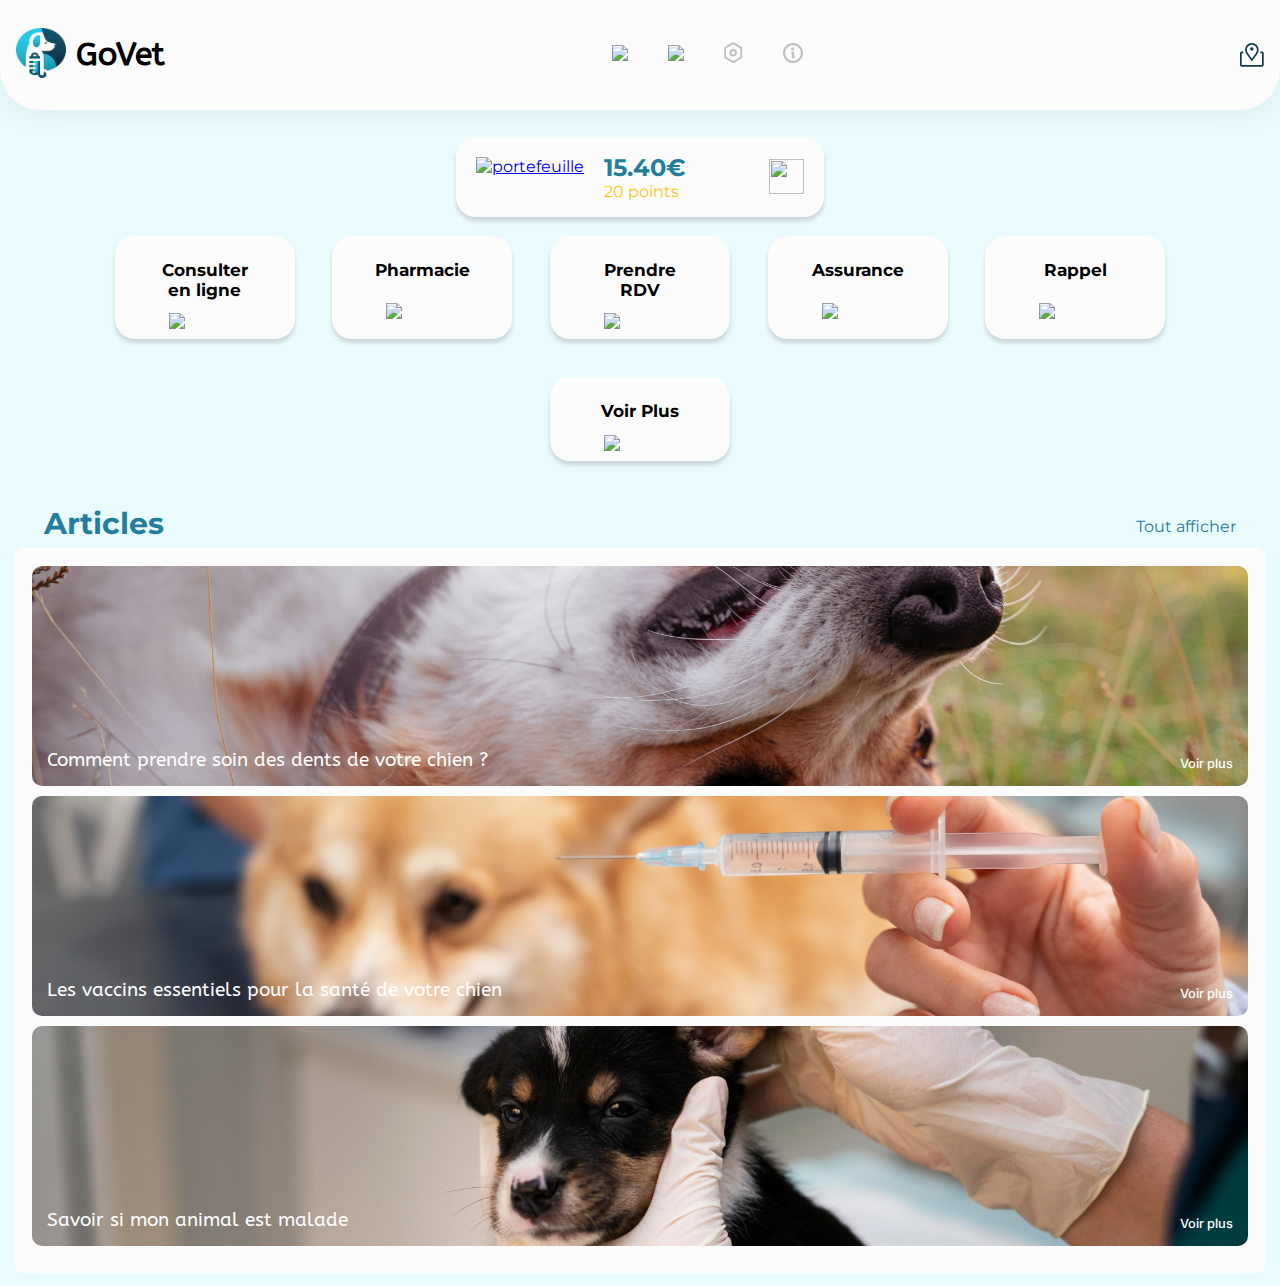
==== commit a8463a2d: "lien_nav_mobil" ====
--- a/index.html
+++ b/index.html
@@ -140,7 +140,7 @@
         </section>
         <nav class="mobile-navbar">
             <ul>
-                <li><a href="#">
+                <li id="currentPage"><a href="../index.html">
                     <svg width="22" height="22" viewBox="0 0 22 22" fill="none" xmlns="http://www.w3.org/2000/svg">
                     <path d="M20.8815 10.9001V10.9002V19.0848C20.8815 19.3703 20.7668 19.6467 20.5586 19.8524C20.3499 20.0585 20.0643 20.1765 19.7639 20.1765H2.82273C2.52235 20.1765 2.23672 20.0585 2.02805 19.8524C1.81979 19.6467 1.70508 19.3703 1.70508 19.0848V10.9002V10.9001C1.70503 10.4686 1.79416 10.0413 1.96736 9.64429C2.14058 9.24721 2.39443 8.88837 2.71404 8.59012L2.71415 8.59001L10.5209 1.30274L10.521 1.30261C10.7278 1.1095 11.004 1 11.2933 1C11.5827 1 11.8588 1.1095 12.0656 1.30261L12.0658 1.30274L19.8725 8.59001L19.8726 8.59012C20.1922 8.88837 20.446 9.24721 20.6193 9.64429C20.7925 10.0413 20.8816 10.4686 20.8815 10.9001Z" stroke="#C0C0C0" stroke-width="2" stroke-linecap="round" stroke-linejoin="round"/>
                     </svg>
@@ -148,7 +148,7 @@
                     Accueil
 
                 </a></li>
-                <li><a href="#">
+                <li><a href="../pages/profil.html">
                     <svg width="24" height="20" viewBox="0 0 24 20" fill="none" xmlns="http://www.w3.org/2000/svg">
                     <mask id="path-1-inside-1_580_71" fill="white">
                     <path d="M21 4.99508C20.4067 4.99508 19.8266 5.16597 19.3333 5.48615C18.8399 5.80632 18.4554 6.26139 18.2284 6.79382C18.0013 7.32625 17.9419 7.91211 18.0576 8.47733C18.1734 9.04256 18.4591 9.56174 18.8787 9.96925C19.2982 10.3767 19.8328 10.6543 20.4147 10.7667C20.9967 10.8791 21.5999 10.8214 22.1481 10.6009C22.6962 10.3803 23.1648 10.0069 23.4944 9.5277C23.8241 9.04853 24 8.48518 24 7.90888C24 7.13609 23.6839 6.39496 23.1213 5.84851C22.5587 5.30207 21.7957 4.99508 21 4.99508ZM21 9.15765C20.7457 9.15765 20.4971 9.08441 20.2857 8.9472C20.0743 8.80998 19.9095 8.61495 19.8122 8.38676C19.7148 8.15858 19.6894 7.90749 19.739 7.66526C19.7886 7.42302 19.9111 7.20051 20.0909 7.02587C20.2707 6.85122 20.4998 6.73229 20.7492 6.6841C20.9986 6.63592 21.2571 6.66065 21.492 6.75517C21.727 6.84968 21.9278 7.00974 22.069 7.2151C22.2103 7.42046 22.2857 7.6619 22.2857 7.90888C22.2857 8.24008 22.1503 8.5577 21.9091 8.79189C21.668 9.02608 21.341 9.15765 21 9.15765ZM6 7.90888C6 7.33259 5.82405 6.76923 5.49441 6.29006C5.16477 5.81089 4.69623 5.43742 4.14805 5.21688C3.59987 4.99634 2.99667 4.93864 2.41473 5.05107C1.83279 5.1635 1.29824 5.44101 0.878681 5.84851C0.459123 6.25602 0.173401 6.7752 0.0576455 7.34043C-0.0581102 7.90565 0.00129985 8.49152 0.228363 9.02394C0.455426 9.55637 0.839943 10.0114 1.33329 10.3316C1.82664 10.6518 2.40666 10.8227 3 10.8227C3.79565 10.8227 4.55871 10.5157 5.12132 9.96925C5.68393 9.4228 6 8.68167 6 7.90888ZM3 9.15765C2.74571 9.15765 2.49713 9.08441 2.2857 8.9472C2.07426 8.80998 1.90947 8.61495 1.81216 8.38676C1.71484 8.15858 1.68938 7.90749 1.73899 7.66526C1.7886 7.42302 1.91105 7.20051 2.09086 7.02587C2.27067 6.85122 2.49977 6.73229 2.74917 6.6841C2.99857 6.63592 3.25709 6.66065 3.49202 6.75517C3.72696 6.84968 3.92776 7.00974 4.06903 7.2151C4.21031 7.42046 4.28572 7.6619 4.28572 7.90888C4.28572 8.24008 4.15026 8.5577 3.90914 8.79189C3.66802 9.02608 3.34099 9.15765 3 9.15765ZM8.14286 5.8276C8.7362 5.8276 9.31622 5.65671 9.80957 5.33653C10.3029 5.01636 10.6874 4.56129 10.9145 4.02886C11.1416 3.49643 11.201 2.91057 11.0852 2.34535C10.9695 1.78012 10.6837 1.26093 10.2642 0.853433C9.84462 0.445931 9.31007 0.168419 8.72813 0.0559891C8.14619 -0.0564404 7.54299 0.0012625 6.99481 0.221801C6.44663 0.442339 5.97809 0.815808 5.64845 1.29498C5.3188 1.77415 5.14286 2.3375 5.14286 2.9138C5.14286 3.68659 5.45893 4.42772 6.02154 4.97416C6.58415 5.52061 7.34721 5.8276 8.14286 5.8276ZM8.14286 1.66503C8.39715 1.66503 8.64573 1.73827 8.85716 1.87548C9.0686 2.0127 9.23339 2.20773 9.3307 2.43592C9.42802 2.6641 9.45348 2.91518 9.40387 3.15742C9.35426 3.39966 9.23181 3.62217 9.052 3.79681C8.87219 3.97146 8.64309 4.09039 8.39369 4.13857C8.14429 4.18676 7.88577 4.16203 7.65084 4.06751C7.4159 3.973 7.2151 3.81294 7.07383 3.60758C6.93255 3.40222 6.85714 3.16078 6.85714 2.9138C6.85714 2.5826 6.9926 2.26497 7.23372 2.03078C7.47484 1.79659 7.80187 1.66503 8.14286 1.66503ZM15.8571 5.8276C16.4505 5.8276 17.0305 5.65671 17.5239 5.33653C18.0172 5.01636 18.4017 4.56129 18.6288 4.02886C18.8558 3.49643 18.9153 2.91057 18.7995 2.34535C18.6837 1.78012 18.398 1.26093 17.9785 0.853433C17.5589 0.445931 17.0244 0.168419 16.4424 0.0559891C15.8605 -0.0564404 15.2573 0.0012625 14.7091 0.221801C14.1609 0.442339 13.6924 0.815808 13.3627 1.29498C13.0331 1.77415 12.8571 2.3375 12.8571 2.9138C12.8571 3.68659 13.1732 4.42772 13.7358 4.97416C14.2984 5.52061 15.0615 5.8276 15.8571 5.8276ZM15.8571 1.66503C16.1114 1.66503 16.36 1.73827 16.5714 1.87548C16.7829 2.0127 16.9477 2.20773 17.045 2.43592C17.1423 2.6641 17.1678 2.91518 17.1182 3.15742C17.0685 3.39966 16.9461 3.62217 16.7663 3.79681C16.5865 3.97146 16.3574 4.09039 16.108 4.13857C15.8586 4.18676 15.6001 4.16203 15.3651 4.06751C15.1302 3.973 14.9294 3.81294 14.7881 3.60758C14.6468 3.40222 14.5714 3.16078 14.5714 2.9138C14.5714 2.5826 14.7069 2.26497 14.948 2.03078C15.1891 1.79659 15.5162 1.66503 15.8571 1.66503ZM18.3343 12.1609C17.8989 11.9277 17.5152 11.6133 17.205 11.2358C16.8949 10.8583 16.6644 10.4251 16.5268 9.96103C16.2418 9.0091 15.6464 8.17272 14.8301 7.57758C14.0138 6.98244 13.0207 6.6607 12 6.6607C10.9793 6.6607 9.9862 6.98244 9.1699 7.57758C8.3536 8.17272 7.75821 9.0091 7.47322 9.96103C7.19792 10.8949 6.55251 11.6845 5.67857 12.1568C4.8402 12.5974 4.177 13.2969 3.79385 14.1447C3.41071 14.9924 3.3295 15.9401 3.56306 16.8377C3.79663 17.7353 4.33164 18.5317 5.08347 19.1009C5.83531 19.67 6.76105 19.9795 7.71429 19.9803C8.28553 19.9819 8.85119 19.8711 9.37714 19.6546C11.054 18.9829 12.9364 18.9829 14.6132 19.6546C15.6289 20.0836 16.7761 20.1141 17.8144 19.7396C18.8527 19.3652 19.7014 18.6148 20.1826 17.6459C20.6638 16.677 20.7401 15.5648 20.3955 14.5424C20.0509 13.52 19.3122 12.667 18.3343 12.162V12.1609ZM16.2857 18.3153C15.9377 18.3156 15.5932 18.2473 15.2732 18.1145C13.1739 17.2722 10.8165 17.2722 8.71714 18.1145C8.10707 18.3696 7.41902 18.3855 6.79711 18.159C6.1752 17.9324 5.66769 17.4809 5.38088 16.899C5.09407 16.3171 5.05021 15.65 5.25849 15.0374C5.46677 14.4248 5.91103 13.9142 6.49822 13.6126C7.12954 13.274 7.68596 12.8178 8.13564 12.2702C8.58532 11.7225 8.91945 11.0941 9.11893 10.421C9.30007 9.81491 9.6789 9.28234 10.1985 8.90336C10.718 8.52438 11.3502 8.31948 12 8.31948C12.6498 8.31948 13.282 8.52438 13.8015 8.90336C14.3211 9.28234 14.6999 9.81491 14.8811 10.421C15.0812 11.0954 15.4164 11.7248 15.8674 12.2732C16.3184 12.8216 16.8763 13.2782 17.5093 13.6168C18.0148 13.8801 18.4152 14.3001 18.6467 14.8099C18.8782 15.3197 18.9275 15.89 18.7868 16.4302C18.6462 16.9704 18.3236 17.4493 17.8704 17.7909C17.4172 18.1325 16.8594 18.3171 16.2857 18.3153Z"/>
@@ -157,15 +157,19 @@
                     </svg>
                     Mes Bêtes
                 </a></li>
-                <li><a href="#">
-                    <svg width="20" height="20" viewBox="0 0 20 20" fill="none" xmlns="http://www.w3.org/2000/svg">
-                        <path d="M17.8392 10C17.8392 8.53681 17.4297 7.10282 16.6569 5.86034C15.8841 4.61787 14.7789 3.61652 13.4665 2.96964C12.1541 2.32276 10.6868 2.05618 9.23065 2.20006C7.77454 2.34395 6.38778 2.89255 5.22734 3.78379H5.94734C6.23406 3.78379 6.50903 3.89769 6.71177 4.10043C6.91452 4.30317 7.02842 4.57815 7.02842 4.86487C7.02842 5.15159 6.91452 5.42657 6.71177 5.62931C6.50903 5.83205 6.23406 5.94595 5.94734 5.94595H2.70409C2.41737 5.94595 2.1424 5.83205 1.93966 5.62931C1.73691 5.42657 1.62301 5.15159 1.62301 4.86487V4.5946H1.58626L1.62301 4.53839V1.62163C1.62301 1.33491 1.73691 1.05993 1.93966 0.857193C2.1424 0.654451 2.41737 0.540552 2.70409 0.540552C2.99082 0.540552 3.26579 0.654451 3.46853 0.857193C3.67128 1.05993 3.78518 1.33491 3.78518 1.62163V2.1665C5.55168 0.760434 7.74361 -0.00350267 10.0014 1.2074e-05C12.0313 0.000293206 14.0131 0.618345 15.6833 1.77202C17.3536 2.9257 18.6331 4.56037 19.352 6.45876C20.0708 8.35715 20.1949 10.4294 19.7077 12.4C19.2206 14.3706 18.1452 16.1462 16.6246 17.491C15.104 18.8357 13.2101 19.6859 11.1947 19.9284C9.1793 20.1709 7.13782 19.7943 5.3416 18.8487C3.54537 17.9031 2.07947 16.4332 1.13872 14.6344C0.197968 12.8356 -0.173074 10.7931 0.0749072 8.77838C0.143015 8.22487 0.632745 7.83784 1.19058 7.83784C1.82842 7.83784 2.29004 8.45298 2.21653 9.08757C2.09262 10.1479 2.18663 11.2223 2.49278 12.245C2.79893 13.2677 3.31078 14.2171 3.99692 15.0349C4.68307 15.8528 5.52905 16.5218 6.48298 17.001C7.43691 17.4802 8.47868 17.7595 9.5444 17.8218C10.6101 17.884 11.6773 17.7279 12.6806 17.363C13.6838 16.9981 14.6019 16.4321 15.3786 15.6997C16.1553 14.9673 16.7742 14.084 17.1973 13.1038C17.6204 12.1237 17.8389 11.0675 17.8392 10ZM11.0825 5.67568C11.0825 5.38896 10.9686 5.11398 10.7658 4.91124C10.5631 4.7085 10.2881 4.5946 10.0014 4.5946C9.71467 4.5946 9.43969 4.7085 9.23695 4.91124C9.03421 5.11398 8.92031 5.38896 8.92031 5.67568V11.0811C8.92031 11.3678 9.03421 11.6428 9.23695 11.8455C9.43969 12.0483 9.71467 12.1622 10.0014 12.1622H13.2446C13.5313 12.1622 13.8063 12.0483 14.0091 11.8455C14.2118 11.6428 14.3257 11.3678 14.3257 11.0811C14.3257 10.7944 14.2118 10.5194 14.0091 10.3166C13.8063 10.1139 13.5313 10 13.2446 10H11.0825V5.67568Z" fill="#C0C0C0"/>
-                    </svg>
-                    Historique
-                   </a></li>
                 <li><a href="#"> <svg width="19" height="21" viewBox="0 0 19 21" fill="none" xmlns="http://www.w3.org/2000/svg">
                     <path d="M10.222 20.6856C9.59612 21.0538 8.81983 21.0538 8.19394 20.6856L1.14905 16.5415C0.538168 16.1822 0.163086 15.5264 0.163086 14.8177V6.46442C0.163086 5.75569 0.538168 5.09989 1.14905 4.74055L8.19394 0.596494C8.81983 0.228319 9.59612 0.228319 10.222 0.596494L17.2669 4.74055C17.8778 5.09989 18.2529 5.75569 18.2529 6.46442V14.8177C18.2529 15.5264 17.8778 16.1822 17.2669 16.5415L10.222 20.6856ZM10.2218 2.83278C9.59602 2.46476 8.81993 2.46476 8.19413 2.83278L3.05343 5.85596C2.44244 6.21527 2.06727 6.87113 2.06727 7.57994V13.7023C2.06727 14.411 2.44236 15.0668 3.05325 15.4262L8.19395 18.45C8.81984 18.8182 9.59611 18.8182 10.222 18.45L15.3627 15.4262C15.9736 15.0668 16.3487 14.411 16.3487 13.7023V7.57994C16.3487 6.87113 15.9735 6.21527 15.3625 5.85596L10.2218 2.83278ZM9.20798 14.5105C8.32688 14.5107 7.47297 14.2005 6.79176 13.6327C6.11055 13.0649 5.64418 12.2747 5.47211 11.3967C5.30005 10.5187 5.43294 9.60725 5.84814 8.81764C6.26333 8.02804 6.93515 7.40913 7.74912 7.06639C8.56309 6.72365 9.46884 6.67828 10.312 6.938C11.1552 7.19772 11.8837 7.74647 12.3734 8.49075C12.863 9.23502 13.0835 10.1288 12.9973 11.0197C12.911 11.9106 12.5234 12.7436 11.9005 13.3768C11.1849 14.1001 10.2174 14.5075 9.20798 14.5105ZM9.20798 8.70631C8.95792 8.70625 8.71029 8.75623 8.47924 8.8534C8.24819 8.95057 8.03824 9.09303 7.86137 9.27264C7.68451 9.45225 7.5442 9.6655 7.44844 9.90021C7.35269 10.1349 7.30338 10.3865 7.30331 10.6406C7.30325 10.8946 7.35244 11.1462 7.44808 11.381C7.54371 11.6158 7.68392 11.8291 7.8607 12.0088C8.03748 12.1885 8.24736 12.331 8.47836 12.4283C8.70936 12.5256 8.95696 12.5757 9.20702 12.5758C9.71205 12.5759 10.1964 12.3722 10.5536 12.0095C10.9108 11.6467 11.1116 11.1547 11.1117 10.6415C11.1118 10.1284 10.9113 9.63625 10.5543 9.27332C10.1973 8.9104 9.713 8.70644 9.20798 8.70631Z" fill="#C0C0C0"/>
                 </svg>Paramètres</a></li>
+
+                <li><a href="../pages/a_propos.html">
+                    <svg width="20" height="20" viewBox="0 0 20 20" fill="none" xmlns="http://www.w3.org/2000/svg">
+                        <path  d="M8.14809 5.92592C8.14809 5.63292 8.23498 5.34649 8.39776 5.10286C8.56055 4.85923 8.79193 4.66934 9.06263 4.55721C9.33334 4.44508 9.63121 4.41575 9.91859 4.47291C10.206 4.53007 10.4699 4.67117 10.6771 4.87836C10.8843 5.08555 11.0254 5.34952 11.0826 5.6369C11.1397 5.92428 11.1104 6.22216 10.9983 6.49286C10.8862 6.76357 10.6963 6.99494 10.4526 7.15773C10.209 7.32052 9.92258 7.40741 9.62957 7.40741C9.23666 7.40741 8.85984 7.25132 8.58201 6.97349C8.30417 6.69566 8.14809 6.31884 8.14809 5.92592ZM19.9999 10C19.9999 11.9778 19.4135 13.9112 18.3146 15.5557C17.2158 17.2002 15.654 18.4819 13.8268 19.2388C11.9995 19.9957 9.98885 20.1937 8.04904 19.8078C6.10923 19.422 4.3274 18.4696 2.92888 17.0711C1.53035 15.6725 0.577943 13.8907 0.192091 11.9509C-0.193762 10.0111 0.00427182 8.00043 0.761148 6.17316C1.51802 4.3459 2.79975 2.78412 4.44424 1.6853C6.08873 0.58649 8.02213 0 9.99994 0C12.6512 0.00294095 15.193 1.05745 17.0678 2.93218C18.9425 4.80691 19.997 7.34874 19.9999 10ZM17.7777 10C17.7777 8.4617 17.3216 6.95795 16.4669 5.6789C15.6123 4.39985 14.3976 3.40295 12.9764 2.81427C11.5552 2.22559 9.99131 2.07156 8.48257 2.37167C6.97383 2.67178 5.58796 3.41254 4.50022 4.50028C3.41248 5.58802 2.67172 6.97389 2.37161 8.48263C2.07151 9.99137 2.22553 11.5552 2.81421 12.9764C3.40289 14.3976 4.39979 15.6123 5.67884 16.467C6.95789 17.3216 8.46164 17.7778 9.99994 17.7778C12.0621 17.7756 14.0391 16.9554 15.4972 15.4973C16.9554 14.0391 17.7755 12.0621 17.7777 10ZM11.1111 13.3963V10.3704C11.1111 9.87923 10.9159 9.4082 10.5687 9.06091C10.2214 8.71362 9.75034 8.51852 9.2592 8.51852C8.9968 8.51813 8.74273 8.61061 8.54199 8.7796C8.34125 8.94858 8.20679 9.18316 8.16243 9.44178C8.11807 9.70041 8.16667 9.96638 8.29962 10.1926C8.43257 10.4188 8.6413 10.5907 8.88883 10.6778V13.7037C8.88883 14.1948 9.08394 14.6659 9.43122 15.0132C9.77851 15.3604 10.2495 15.5556 10.7407 15.5556C11.0031 15.5559 11.2572 15.4635 11.4579 15.2945C11.6586 15.1255 11.7931 14.8909 11.8375 14.6323C11.8818 14.3737 11.8332 14.1077 11.7003 13.8815C11.5673 13.6552 11.3586 13.4834 11.1111 13.3963Z" fill="#C0C0C0"/>
+                    </svg>
+                        
+                    L'équipe
+                   </a>
+                </li>
+                
             </ul>
         </nav>
     </main>
--- a/css/style.css
+++ b/css/style.css
@@ -2,14 +2,20 @@
 @import url(../css/var.css);
 @import url(../css/navMobile.css);
 
+@import url('https://fonts.googleapis.com/css2?family=ABeeZee:ital@0;1&family=Inter:ital,opsz,wght@0,14..32,100..900;1,14..32,100..900&family=Montserrat:ital,wght@0,100..900;1,100..900&family=Quicksand:wght@300..700&display=swap');
+
 body{
+    font-family: "Montserrat";
     margin: 0;
     background-color: var(--bg-body);
 }
 ul{
     padding: 0;
 }
-
+h1{
+    font-family: "ABeeZee";
+    color:var(--blue-h1);
+}
 main{
     margin: 1%;
 }
@@ -32,6 +38,7 @@
 #portefeuille ul :first-child{
     font-size: 1.5rem;
     color: #237E9E;
+    font-weight: bold;
 }
 #portefeuille ul :nth-child(2){
     font-size: 1rem;
@@ -127,8 +134,14 @@
 
 article h3, article p{
     margin: 5px;
-}
-
+    font-family: "ABeeZee";
+    font-weight: 400;
+}
+article p{
+    font-family: "inter";
+    font-weight: 500;
+    font-size: 0.8rem;
+}
 article{
     height: 200px;
 }
@@ -158,8 +171,12 @@
 #articles>header>a {
     text-decoration: none;
     color :#237E9E; 
-}
-
+    margin-top: auto;
+    margin-bottom: 1.0%;
+}
+#articles h3 {
+    width: 70%;
+}
 #articles>header>a:hover {
     cursor: pointer;
     text-decoration: underline;
@@ -202,7 +219,10 @@
     border-radius: 10px;
     /* margin: auto */
 }
-
+#currentPage a,#currentPage path{
+    color: var(--blue-h1);
+    stroke: var(--blue-h1);
+}
 @media screen and (max-width : 768px){
 
     #containerCard>:nth-child(1),#containerCard>:nth-child(2){
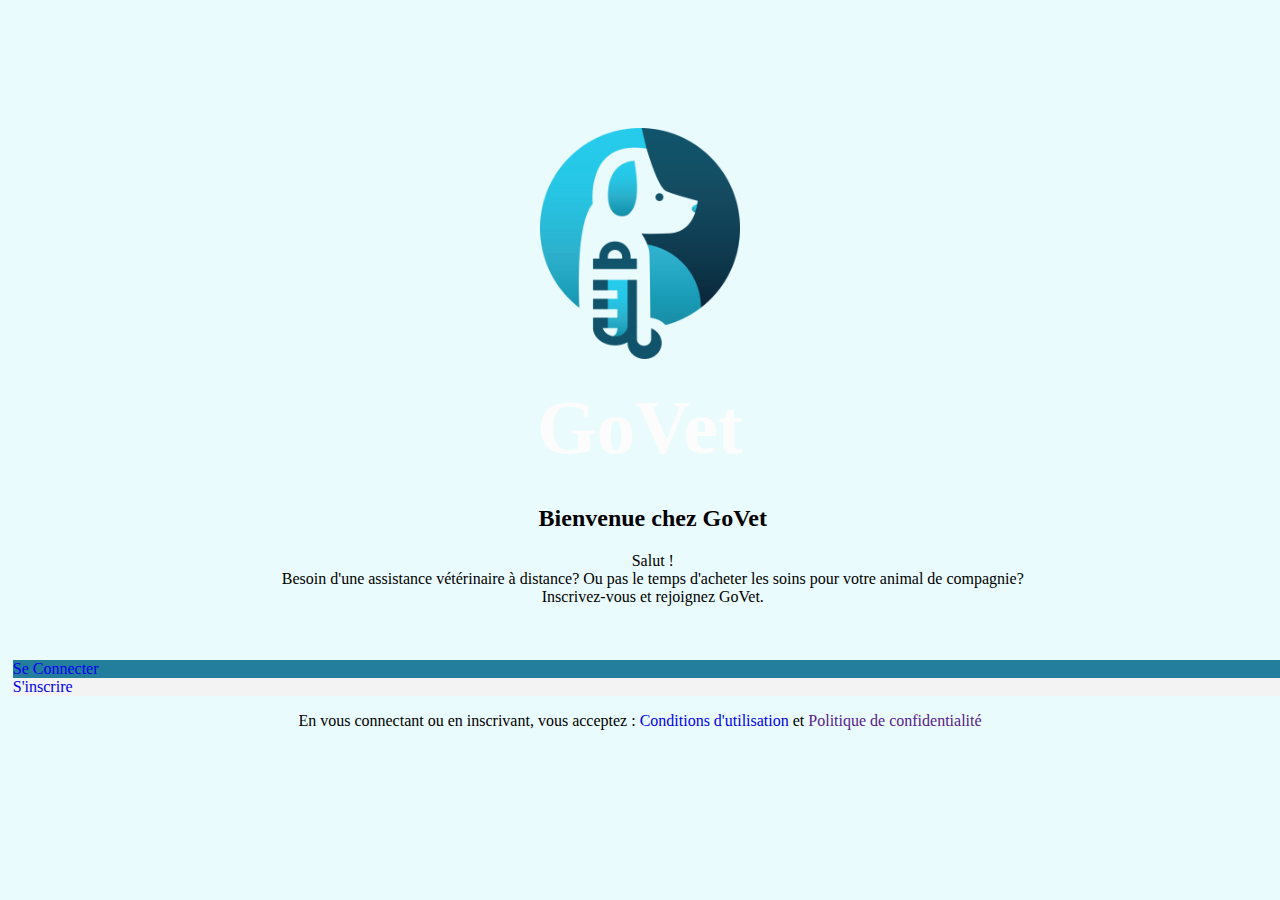
==== commit 4dbcf0dd: "nouveaux_chemins" ====
--- a/index.html
+++ b/index.html
@@ -2,181 +2,43 @@
 <html lang="fr">
 <head>
     <meta charset="UTF-8">
-    <meta name="viewport" content="width=device-width, initial-scale=1.0"> 
-	<link rel="stylesheet" href="css/style.css">
-    <title>Govet</title>
-    <link rel="icon" href="images/icon/logo_GoVet.png">
-    
-    <script src="https://kit.fontawesome.com/5bd72226ce.js" crossorigin="anonymous"></script>
-</head>
-<body>
-    <nav>
-        <div>
-            <a href="./index.html">
-                <img src="./images/icon/logo_GoVet.png" alt="lofo du site">
-            </a>
-            <h1>GoVet</h1>
-        </div>
-
-        <ul>
-            <li>
-                <a href="./index.html">
-                    <img src="./images/icon/home_blue.png">
-                    
-                </a>
-
-            </li>
-            <li>
-                <a href="./pages/profil.html">
-                    <img src="./images/icon/paw_gray.png">
-                
-                </a>
-
-            </li>
-            <li>
-                <a href="">
-                    <svg width="19" height="21" viewBox="0 0 19 21" fill="none" xmlns="http://www.w3.org/2000/svg">
-                        <path d="M10.222 20.6856C9.59612 21.0538 8.81983 21.0538 8.19394 20.6856L1.14905 16.5415C0.538168 16.1822 0.163086 15.5264 0.163086 14.8177V6.46442C0.163086 5.75569 0.538168 5.09989 1.14905 4.74055L8.19394 0.596494C8.81983 0.228319 9.59612 0.228319 10.222 0.596494L17.2669 4.74055C17.8778 5.09989 18.2529 5.75569 18.2529 6.46442V14.8177C18.2529 15.5264 17.8778 16.1822 17.2669 16.5415L10.222 20.6856ZM10.2218 2.83278C9.59602 2.46476 8.81993 2.46476 8.19413 2.83278L3.05343 5.85596C2.44244 6.21527 2.06727 6.87113 2.06727 7.57994V13.7023C2.06727 14.411 2.44236 15.0668 3.05325 15.4262L8.19395 18.45C8.81984 18.8182 9.59611 18.8182 10.222 18.45L15.3627 15.4262C15.9736 15.0668 16.3487 14.411 16.3487 13.7023V7.57994C16.3487 6.87113 15.9735 6.21527 15.3625 5.85596L10.2218 2.83278ZM9.20798 14.5105C8.32688 14.5107 7.47297 14.2005 6.79176 13.6327C6.11055 13.0649 5.64418 12.2747 5.47211 11.3967C5.30005 10.5187 5.43294 9.60725 5.84814 8.81764C6.26333 8.02804 6.93515 7.40913 7.74912 7.06639C8.56309 6.72365 9.46884 6.67828 10.312 6.938C11.1552 7.19772 11.8837 7.74647 12.3734 8.49075C12.863 9.23502 13.0835 10.1288 12.9973 11.0197C12.911 11.9106 12.5234 12.7436 11.9005 13.3768C11.1849 14.1001 10.2174 14.5075 9.20798 14.5105ZM9.20798 8.70631C8.95792 8.70625 8.71029 8.75623 8.47924 8.8534C8.24819 8.95057 8.03824 9.09303 7.86137 9.27264C7.68451 9.45225 7.5442 9.6655 7.44844 9.90021C7.35269 10.1349 7.30338 10.3865 7.30331 10.6406C7.30325 10.8946 7.35244 11.1462 7.44808 11.381C7.54371 11.6158 7.68392 11.8291 7.8607 12.0088C8.03748 12.1885 8.24736 12.331 8.47836 12.4283C8.70936 12.5256 8.95696 12.5757 9.20702 12.5758C9.71205 12.5759 10.1964 12.3722 10.5536 12.0095C10.9108 11.6467 11.1116 11.1547 11.1117 10.6415C11.1118 10.1284 10.9113 9.63625 10.5543 9.27332C10.1973 8.9104 9.713 8.70644 9.20798 8.70631Z" fill="#C0C0C0"/>
-                    </svg>
-                        
-                </a>
-
-            </li>
-            <li>
-                <a href="pages/a_propos.html">
-                    <img src="images/icon/profil_gray.png" alt="">
-                        
-                </a>
-
-            </li>
-
-        </ul>
-
-        <div>
-            <svg width="24" height="24" viewBox="0 0 24 24" fill="none" xmlns="http://www.w3.org/2000/svg">
-                <path d="M11.8462 18.6154L6.69311 11.3385C5.84964 10.3426 5.30647 9.12759 5.12684 7.83495C4.94721 6.54232 5.13852 5.22524 5.67849 4.03713C6.21846 2.84902 7.08487 1.83876 8.17681 1.12402C9.26874 0.409283 10.5413 0.0194762 11.8462 0C13.655 0.0178752 15.3831 0.751887 16.6519 2.04127C17.9206 3.33066 18.6267 5.07032 18.6154 6.87923C18.6161 8.45725 18.0789 9.98837 17.0923 11.22L11.8462 18.6154ZM11.8462 1.69231C10.4854 1.70793 9.18653 2.26293 8.23464 3.23544C7.28276 4.20795 6.75572 5.51847 6.76926 6.87923C6.77493 8.12123 7.22177 9.32081 8.03003 10.2638L11.8462 15.6708L15.7639 10.1538C16.5086 9.2243 16.9171 8.07028 16.9231 6.87923C16.9367 5.51847 16.4096 4.20795 15.4577 3.23544C14.5058 2.26293 13.2069 1.70793 11.8462 1.69231Z" fill="#123847"/>
-                <path d="M11.8462 7.61533C12.7809 7.61533 13.5385 6.85766 13.5385 5.92302C13.5385 4.98838 12.7809 4.23071 11.8462 4.23071C10.9116 4.23071 10.1539 4.98838 10.1539 5.92302C10.1539 6.85766 10.9116 7.61533 11.8462 7.61533Z" fill="#123847"/>
-                <path d="M22 8.46161H20.3077V10.1539H22V22.0001H1.69231V10.1539H3.38462V8.46161H1.69231C1.24348 8.46161 0.813035 8.63991 0.495665 8.95727C0.178296 9.27464 0 9.70509 0 10.1539V22.0001C0 22.4489 0.178296 22.8793 0.495665 23.1967C0.813035 23.5141 1.24348 23.6924 1.69231 23.6924H22C22.4488 23.6924 22.8793 23.5141 23.1966 23.1967C23.514 22.8793 23.6923 22.4489 23.6923 22.0001V10.1539C23.6923 9.70509 23.514 9.27464 23.1966 8.95727C22.8793 8.63991 22.4488 8.46161 22 8.46161Z" fill="#123847"/>
-            </svg>
-                
-        </div>
-    </nav>
-    <main>
-        <section>
-
-            <div id="portefeuille" class="card">
-                <div>
-                    <a href="#">
-                        <img src="./images/icon/portefeuille.png" alt="portefeuille">
-                    </a>
-                    <ul>
-                        <li>15.40€</li>
-                        <li>20 points</li>
-                    </ul>
-
-                </div>
-                
-                <a href="#"><img src="./images/icon/plus.png"></a>
-            </div>
+    <meta name="viewport" content="width=device-width, initial-scale=1.0">
 
 
-            <div id="containerCard">
-                <a href="#" class="cardHome">
-                    <h2>Consulter en ligne</h2>
-                    <img src="images/icon/docteur.png">
-                </a>
-                <a href="#" class="cardHome">
-                    <h2>Pharmacie</h2>
-                    <img src="images/icon/pharmacie.png">
-                </a>
-                <a href="#" class="cardHome">
-                    <h2>Prendre RDV</h2>
-                    <img src="images/icon/soins.png">
-                </a>
-                <a href="#" class="cardHome">
-                    <h2>Assurance</h2>
-                    <img src="images/icon/assurance.png">
-                </a>
-                <a href="#" class="cardHome">
-                    <h2>Rappel</h2>
-                    <img src="images/icon/rappel.png">
-                </a>
-                <a href="#" class="cardHome">
-                    <h2>Voir Plus</h2>
-                    <img src="images/icon/voir_plus.png">
-                </a>
+    <title>Govet Accueil</title>
+    <link rel="icon" href="../../images/icon/logo_GoVet.png">
+    
+    <link rel="stylesheet" href="../../css/connexion.css">
+</head>
+<body id="page1">
+    <header>
+        <img src="../../images/icon/logo_GoVet.png" alt="logo du site GoVet">
+        <h1>GoVet</h1>
+    </header>
+    <main>
+        <div>
+            <h2>Bienvenue chez GoVet</h2>
+            <p>
+                Salut !<br>
+                Besoin d'une assistance vétérinaire à distance? 
+                Ou pas le temps d'acheter les soins pour votre animal de compagnie?
+                <br>Inscrivez-vous et rejoignez GoVet.
+    
+            </p>
 
+        </div>
+        <div>
 
-            </div>
-            
-
-        </section>
-
-        <section id="articles">
-            <header>
-                <h2>Articles</h2>
-                <a href="">Tout afficher</a>
-
-            </header>
-            <div>
-                <article id="un">
-                    <h3>Comment prendre soin des dents de votre chien ? </h3>
-                    <a href="./pages/article.html"><p>Voir plus</p></a>
-                </article>
-                    
-                <article id="deux">
-                    <h3>Les vaccins essentiels pour la santé de votre chien</h3>
-                    <p>Voir plus</p>
-                </article>
-                    
-                <article id="trois">
-                        <h3>Savoir si mon animal est malade</h3>
-                        <p>Voir plus</p>
-                </article>
-
-            </div>
-            
-
-        </section>
-        <nav class="mobile-navbar">
-            <ul>
-                <li id="currentPage"><a href="../index.html">
-                    <svg width="22" height="22" viewBox="0 0 22 22" fill="none" xmlns="http://www.w3.org/2000/svg">
-                    <path d="M20.8815 10.9001V10.9002V19.0848C20.8815 19.3703 20.7668 19.6467 20.5586 19.8524C20.3499 20.0585 20.0643 20.1765 19.7639 20.1765H2.82273C2.52235 20.1765 2.23672 20.0585 2.02805 19.8524C1.81979 19.6467 1.70508 19.3703 1.70508 19.0848V10.9002V10.9001C1.70503 10.4686 1.79416 10.0413 1.96736 9.64429C2.14058 9.24721 2.39443 8.88837 2.71404 8.59012L2.71415 8.59001L10.5209 1.30274L10.521 1.30261C10.7278 1.1095 11.004 1 11.2933 1C11.5827 1 11.8588 1.1095 12.0656 1.30261L12.0658 1.30274L19.8725 8.59001L19.8726 8.59012C20.1922 8.88837 20.446 9.24721 20.6193 9.64429C20.7925 10.0413 20.8816 10.4686 20.8815 10.9001Z" stroke="#C0C0C0" stroke-width="2" stroke-linecap="round" stroke-linejoin="round"/>
-                    </svg>
-                        
-                    Accueil
-
-                </a></li>
-                <li><a href="../pages/profil.html">
-                    <svg width="24" height="20" viewBox="0 0 24 20" fill="none" xmlns="http://www.w3.org/2000/svg">
-                    <mask id="path-1-inside-1_580_71" fill="white">
-                    <path d="M21 4.99508C20.4067 4.99508 19.8266 5.16597 19.3333 5.48615C18.8399 5.80632 18.4554 6.26139 18.2284 6.79382C18.0013 7.32625 17.9419 7.91211 18.0576 8.47733C18.1734 9.04256 18.4591 9.56174 18.8787 9.96925C19.2982 10.3767 19.8328 10.6543 20.4147 10.7667C20.9967 10.8791 21.5999 10.8214 22.1481 10.6009C22.6962 10.3803 23.1648 10.0069 23.4944 9.5277C23.8241 9.04853 24 8.48518 24 7.90888C24 7.13609 23.6839 6.39496 23.1213 5.84851C22.5587 5.30207 21.7957 4.99508 21 4.99508ZM21 9.15765C20.7457 9.15765 20.4971 9.08441 20.2857 8.9472C20.0743 8.80998 19.9095 8.61495 19.8122 8.38676C19.7148 8.15858 19.6894 7.90749 19.739 7.66526C19.7886 7.42302 19.9111 7.20051 20.0909 7.02587C20.2707 6.85122 20.4998 6.73229 20.7492 6.6841C20.9986 6.63592 21.2571 6.66065 21.492 6.75517C21.727 6.84968 21.9278 7.00974 22.069 7.2151C22.2103 7.42046 22.2857 7.6619 22.2857 7.90888C22.2857 8.24008 22.1503 8.5577 21.9091 8.79189C21.668 9.02608 21.341 9.15765 21 9.15765ZM6 7.90888C6 7.33259 5.82405 6.76923 5.49441 6.29006C5.16477 5.81089 4.69623 5.43742 4.14805 5.21688C3.59987 4.99634 2.99667 4.93864 2.41473 5.05107C1.83279 5.1635 1.29824 5.44101 0.878681 5.84851C0.459123 6.25602 0.173401 6.7752 0.0576455 7.34043C-0.0581102 7.90565 0.00129985 8.49152 0.228363 9.02394C0.455426 9.55637 0.839943 10.0114 1.33329 10.3316C1.82664 10.6518 2.40666 10.8227 3 10.8227C3.79565 10.8227 4.55871 10.5157 5.12132 9.96925C5.68393 9.4228 6 8.68167 6 7.90888ZM3 9.15765C2.74571 9.15765 2.49713 9.08441 2.2857 8.9472C2.07426 8.80998 1.90947 8.61495 1.81216 8.38676C1.71484 8.15858 1.68938 7.90749 1.73899 7.66526C1.7886 7.42302 1.91105 7.20051 2.09086 7.02587C2.27067 6.85122 2.49977 6.73229 2.74917 6.6841C2.99857 6.63592 3.25709 6.66065 3.49202 6.75517C3.72696 6.84968 3.92776 7.00974 4.06903 7.2151C4.21031 7.42046 4.28572 7.6619 4.28572 7.90888C4.28572 8.24008 4.15026 8.5577 3.90914 8.79189C3.66802 9.02608 3.34099 9.15765 3 9.15765ZM8.14286 5.8276C8.7362 5.8276 9.31622 5.65671 9.80957 5.33653C10.3029 5.01636 10.6874 4.56129 10.9145 4.02886C11.1416 3.49643 11.201 2.91057 11.0852 2.34535C10.9695 1.78012 10.6837 1.26093 10.2642 0.853433C9.84462 0.445931 9.31007 0.168419 8.72813 0.0559891C8.14619 -0.0564404 7.54299 0.0012625 6.99481 0.221801C6.44663 0.442339 5.97809 0.815808 5.64845 1.29498C5.3188 1.77415 5.14286 2.3375 5.14286 2.9138C5.14286 3.68659 5.45893 4.42772 6.02154 4.97416C6.58415 5.52061 7.34721 5.8276 8.14286 5.8276ZM8.14286 1.66503C8.39715 1.66503 8.64573 1.73827 8.85716 1.87548C9.0686 2.0127 9.23339 2.20773 9.3307 2.43592C9.42802 2.6641 9.45348 2.91518 9.40387 3.15742C9.35426 3.39966 9.23181 3.62217 9.052 3.79681C8.87219 3.97146 8.64309 4.09039 8.39369 4.13857C8.14429 4.18676 7.88577 4.16203 7.65084 4.06751C7.4159 3.973 7.2151 3.81294 7.07383 3.60758C6.93255 3.40222 6.85714 3.16078 6.85714 2.9138C6.85714 2.5826 6.9926 2.26497 7.23372 2.03078C7.47484 1.79659 7.80187 1.66503 8.14286 1.66503ZM15.8571 5.8276C16.4505 5.8276 17.0305 5.65671 17.5239 5.33653C18.0172 5.01636 18.4017 4.56129 18.6288 4.02886C18.8558 3.49643 18.9153 2.91057 18.7995 2.34535C18.6837 1.78012 18.398 1.26093 17.9785 0.853433C17.5589 0.445931 17.0244 0.168419 16.4424 0.0559891C15.8605 -0.0564404 15.2573 0.0012625 14.7091 0.221801C14.1609 0.442339 13.6924 0.815808 13.3627 1.29498C13.0331 1.77415 12.8571 2.3375 12.8571 2.9138C12.8571 3.68659 13.1732 4.42772 13.7358 4.97416C14.2984 5.52061 15.0615 5.8276 15.8571 5.8276ZM15.8571 1.66503C16.1114 1.66503 16.36 1.73827 16.5714 1.87548C16.7829 2.0127 16.9477 2.20773 17.045 2.43592C17.1423 2.6641 17.1678 2.91518 17.1182 3.15742C17.0685 3.39966 16.9461 3.62217 16.7663 3.79681C16.5865 3.97146 16.3574 4.09039 16.108 4.13857C15.8586 4.18676 15.6001 4.16203 15.3651 4.06751C15.1302 3.973 14.9294 3.81294 14.7881 3.60758C14.6468 3.40222 14.5714 3.16078 14.5714 2.9138C14.5714 2.5826 14.7069 2.26497 14.948 2.03078C15.1891 1.79659 15.5162 1.66503 15.8571 1.66503ZM18.3343 12.1609C17.8989 11.9277 17.5152 11.6133 17.205 11.2358C16.8949 10.8583 16.6644 10.4251 16.5268 9.96103C16.2418 9.0091 15.6464 8.17272 14.8301 7.57758C14.0138 6.98244 13.0207 6.6607 12 6.6607C10.9793 6.6607 9.9862 6.98244 9.1699 7.57758C8.3536 8.17272 7.75821 9.0091 7.47322 9.96103C7.19792 10.8949 6.55251 11.6845 5.67857 12.1568C4.8402 12.5974 4.177 13.2969 3.79385 14.1447C3.41071 14.9924 3.3295 15.9401 3.56306 16.8377C3.79663 17.7353 4.33164 18.5317 5.08347 19.1009C5.83531 19.67 6.76105 19.9795 7.71429 19.9803C8.28553 19.9819 8.85119 19.8711 9.37714 19.6546C11.054 18.9829 12.9364 18.9829 14.6132 19.6546C15.6289 20.0836 16.7761 20.1141 17.8144 19.7396C18.8527 19.3652 19.7014 18.6148 20.1826 17.6459C20.6638 16.677 20.7401 15.5648 20.3955 14.5424C20.0509 13.52 19.3122 12.667 18.3343 12.162V12.1609ZM16.2857 18.3153C15.9377 18.3156 15.5932 18.2473 15.2732 18.1145C13.1739 17.2722 10.8165 17.2722 8.71714 18.1145C8.10707 18.3696 7.41902 18.3855 6.79711 18.159C6.1752 17.9324 5.66769 17.4809 5.38088 16.899C5.09407 16.3171 5.05021 15.65 5.25849 15.0374C5.46677 14.4248 5.91103 13.9142 6.49822 13.6126C7.12954 13.274 7.68596 12.8178 8.13564 12.2702C8.58532 11.7225 8.91945 11.0941 9.11893 10.421C9.30007 9.81491 9.6789 9.28234 10.1985 8.90336C10.718 8.52438 11.3502 8.31948 12 8.31948C12.6498 8.31948 13.282 8.52438 13.8015 8.90336C14.3211 9.28234 14.6999 9.81491 14.8811 10.421C15.0812 11.0954 15.4164 11.7248 15.8674 12.2732C16.3184 12.8216 16.8763 13.2782 17.5093 13.6168C18.0148 13.8801 18.4152 14.3001 18.6467 14.8099C18.8782 15.3197 18.9275 15.89 18.7868 16.4302C18.6462 16.9704 18.3236 17.4493 17.8704 17.7909C17.4172 18.1325 16.8594 18.3171 16.2857 18.3153Z"/>
-                    </mask>
-                    <path d="M21 4.99508C20.4067 4.99508 19.8266 5.16597 19.3333 5.48615C18.8399 5.80632 18.4554 6.26139 18.2284 6.79382C18.0013 7.32625 17.9419 7.91211 18.0576 8.47733C18.1734 9.04256 18.4591 9.56174 18.8787 9.96925C19.2982 10.3767 19.8328 10.6543 20.4147 10.7667C20.9967 10.8791 21.5999 10.8214 22.1481 10.6009C22.6962 10.3803 23.1648 10.0069 23.4944 9.5277C23.8241 9.04853 24 8.48518 24 7.90888C24 7.13609 23.6839 6.39496 23.1213 5.84851C22.5587 5.30207 21.7957 4.99508 21 4.99508ZM21 9.15765C20.7457 9.15765 20.4971 9.08441 20.2857 8.9472C20.0743 8.80998 19.9095 8.61495 19.8122 8.38676C19.7148 8.15858 19.6894 7.90749 19.739 7.66526C19.7886 7.42302 19.9111 7.20051 20.0909 7.02587C20.2707 6.85122 20.4998 6.73229 20.7492 6.6841C20.9986 6.63592 21.2571 6.66065 21.492 6.75517C21.727 6.84968 21.9278 7.00974 22.069 7.2151C22.2103 7.42046 22.2857 7.6619 22.2857 7.90888C22.2857 8.24008 22.1503 8.5577 21.9091 8.79189C21.668 9.02608 21.341 9.15765 21 9.15765ZM6 7.90888C6 7.33259 5.82405 6.76923 5.49441 6.29006C5.16477 5.81089 4.69623 5.43742 4.14805 5.21688C3.59987 4.99634 2.99667 4.93864 2.41473 5.05107C1.83279 5.1635 1.29824 5.44101 0.878681 5.84851C0.459123 6.25602 0.173401 6.7752 0.0576455 7.34043C-0.0581102 7.90565 0.00129985 8.49152 0.228363 9.02394C0.455426 9.55637 0.839943 10.0114 1.33329 10.3316C1.82664 10.6518 2.40666 10.8227 3 10.8227C3.79565 10.8227 4.55871 10.5157 5.12132 9.96925C5.68393 9.4228 6 8.68167 6 7.90888ZM3 9.15765C2.74571 9.15765 2.49713 9.08441 2.2857 8.9472C2.07426 8.80998 1.90947 8.61495 1.81216 8.38676C1.71484 8.15858 1.68938 7.90749 1.73899 7.66526C1.7886 7.42302 1.91105 7.20051 2.09086 7.02587C2.27067 6.85122 2.49977 6.73229 2.74917 6.6841C2.99857 6.63592 3.25709 6.66065 3.49202 6.75517C3.72696 6.84968 3.92776 7.00974 4.06903 7.2151C4.21031 7.42046 4.28572 7.6619 4.28572 7.90888C4.28572 8.24008 4.15026 8.5577 3.90914 8.79189C3.66802 9.02608 3.34099 9.15765 3 9.15765ZM8.14286 5.8276C8.7362 5.8276 9.31622 5.65671 9.80957 5.33653C10.3029 5.01636 10.6874 4.56129 10.9145 4.02886C11.1416 3.49643 11.201 2.91057 11.0852 2.34535C10.9695 1.78012 10.6837 1.26093 10.2642 0.853433C9.84462 0.445931 9.31007 0.168419 8.72813 0.0559891C8.14619 -0.0564404 7.54299 0.0012625 6.99481 0.221801C6.44663 0.442339 5.97809 0.815808 5.64845 1.29498C5.3188 1.77415 5.14286 2.3375 5.14286 2.9138C5.14286 3.68659 5.45893 4.42772 6.02154 4.97416C6.58415 5.52061 7.34721 5.8276 8.14286 5.8276ZM8.14286 1.66503C8.39715 1.66503 8.64573 1.73827 8.85716 1.87548C9.0686 2.0127 9.23339 2.20773 9.3307 2.43592C9.42802 2.6641 9.45348 2.91518 9.40387 3.15742C9.35426 3.39966 9.23181 3.62217 9.052 3.79681C8.87219 3.97146 8.64309 4.09039 8.39369 4.13857C8.14429 4.18676 7.88577 4.16203 7.65084 4.06751C7.4159 3.973 7.2151 3.81294 7.07383 3.60758C6.93255 3.40222 6.85714 3.16078 6.85714 2.9138C6.85714 2.5826 6.9926 2.26497 7.23372 2.03078C7.47484 1.79659 7.80187 1.66503 8.14286 1.66503ZM15.8571 5.8276C16.4505 5.8276 17.0305 5.65671 17.5239 5.33653C18.0172 5.01636 18.4017 4.56129 18.6288 4.02886C18.8558 3.49643 18.9153 2.91057 18.7995 2.34535C18.6837 1.78012 18.398 1.26093 17.9785 0.853433C17.5589 0.445931 17.0244 0.168419 16.4424 0.0559891C15.8605 -0.0564404 15.2573 0.0012625 14.7091 0.221801C14.1609 0.442339 13.6924 0.815808 13.3627 1.29498C13.0331 1.77415 12.8571 2.3375 12.8571 2.9138C12.8571 3.68659 13.1732 4.42772 13.7358 4.97416C14.2984 5.52061 15.0615 5.8276 15.8571 5.8276ZM15.8571 1.66503C16.1114 1.66503 16.36 1.73827 16.5714 1.87548C16.7829 2.0127 16.9477 2.20773 17.045 2.43592C17.1423 2.6641 17.1678 2.91518 17.1182 3.15742C17.0685 3.39966 16.9461 3.62217 16.7663 3.79681C16.5865 3.97146 16.3574 4.09039 16.108 4.13857C15.8586 4.18676 15.6001 4.16203 15.3651 4.06751C15.1302 3.973 14.9294 3.81294 14.7881 3.60758C14.6468 3.40222 14.5714 3.16078 14.5714 2.9138C14.5714 2.5826 14.7069 2.26497 14.948 2.03078C15.1891 1.79659 15.5162 1.66503 15.8571 1.66503ZM18.3343 12.1609C17.8989 11.9277 17.5152 11.6133 17.205 11.2358C16.8949 10.8583 16.6644 10.4251 16.5268 9.96103C16.2418 9.0091 15.6464 8.17272 14.8301 7.57758C14.0138 6.98244 13.0207 6.6607 12 6.6607C10.9793 6.6607 9.9862 6.98244 9.1699 7.57758C8.3536 8.17272 7.75821 9.0091 7.47322 9.96103C7.19792 10.8949 6.55251 11.6845 5.67857 12.1568C4.8402 12.5974 4.177 13.2969 3.79385 14.1447C3.41071 14.9924 3.3295 15.9401 3.56306 16.8377C3.79663 17.7353 4.33164 18.5317 5.08347 19.1009C5.83531 19.67 6.76105 19.9795 7.71429 19.9803C8.28553 19.9819 8.85119 19.8711 9.37714 19.6546C11.054 18.9829 12.9364 18.9829 14.6132 19.6546C15.6289 20.0836 16.7761 20.1141 17.8144 19.7396C18.8527 19.3652 19.7014 18.6148 20.1826 17.6459C20.6638 16.677 20.7401 15.5648 20.3955 14.5424C20.0509 13.52 19.3122 12.667 18.3343 12.162V12.1609ZM16.2857 18.3153C15.9377 18.3156 15.5932 18.2473 15.2732 18.1145C13.1739 17.2722 10.8165 17.2722 8.71714 18.1145C8.10707 18.3696 7.41902 18.3855 6.79711 18.159C6.1752 17.9324 5.66769 17.4809 5.38088 16.899C5.09407 16.3171 5.05021 15.65 5.25849 15.0374C5.46677 14.4248 5.91103 13.9142 6.49822 13.6126C7.12954 13.274 7.68596 12.8178 8.13564 12.2702C8.58532 11.7225 8.91945 11.0941 9.11893 10.421C9.30007 9.81491 9.6789 9.28234 10.1985 8.90336C10.718 8.52438 11.3502 8.31948 12 8.31948C12.6498 8.31948 13.282 8.52438 13.8015 8.90336C14.3211 9.28234 14.6999 9.81491 14.8811 10.421C15.0812 11.0954 15.4164 11.7248 15.8674 12.2732C16.3184 12.8216 16.8763 13.2782 17.5093 13.6168C18.0148 13.8801 18.4152 14.3001 18.6467 14.8099C18.8782 15.3197 18.9275 15.89 18.7868 16.4302C18.6462 16.9704 18.3236 17.4493 17.8704 17.7909C17.4172 18.1325 16.8594 18.3171 16.2857 18.3153Z" stroke="#C0C0C0" stroke-width="4" mask="url(#path-1-inside-1_580_71)"/>
-                    </svg>
-                    Mes Bêtes
-                </a></li>
-                <li><a href="#"> <svg width="19" height="21" viewBox="0 0 19 21" fill="none" xmlns="http://www.w3.org/2000/svg">
-                    <path d="M10.222 20.6856C9.59612 21.0538 8.81983 21.0538 8.19394 20.6856L1.14905 16.5415C0.538168 16.1822 0.163086 15.5264 0.163086 14.8177V6.46442C0.163086 5.75569 0.538168 5.09989 1.14905 4.74055L8.19394 0.596494C8.81983 0.228319 9.59612 0.228319 10.222 0.596494L17.2669 4.74055C17.8778 5.09989 18.2529 5.75569 18.2529 6.46442V14.8177C18.2529 15.5264 17.8778 16.1822 17.2669 16.5415L10.222 20.6856ZM10.2218 2.83278C9.59602 2.46476 8.81993 2.46476 8.19413 2.83278L3.05343 5.85596C2.44244 6.21527 2.06727 6.87113 2.06727 7.57994V13.7023C2.06727 14.411 2.44236 15.0668 3.05325 15.4262L8.19395 18.45C8.81984 18.8182 9.59611 18.8182 10.222 18.45L15.3627 15.4262C15.9736 15.0668 16.3487 14.411 16.3487 13.7023V7.57994C16.3487 6.87113 15.9735 6.21527 15.3625 5.85596L10.2218 2.83278ZM9.20798 14.5105C8.32688 14.5107 7.47297 14.2005 6.79176 13.6327C6.11055 13.0649 5.64418 12.2747 5.47211 11.3967C5.30005 10.5187 5.43294 9.60725 5.84814 8.81764C6.26333 8.02804 6.93515 7.40913 7.74912 7.06639C8.56309 6.72365 9.46884 6.67828 10.312 6.938C11.1552 7.19772 11.8837 7.74647 12.3734 8.49075C12.863 9.23502 13.0835 10.1288 12.9973 11.0197C12.911 11.9106 12.5234 12.7436 11.9005 13.3768C11.1849 14.1001 10.2174 14.5075 9.20798 14.5105ZM9.20798 8.70631C8.95792 8.70625 8.71029 8.75623 8.47924 8.8534C8.24819 8.95057 8.03824 9.09303 7.86137 9.27264C7.68451 9.45225 7.5442 9.6655 7.44844 9.90021C7.35269 10.1349 7.30338 10.3865 7.30331 10.6406C7.30325 10.8946 7.35244 11.1462 7.44808 11.381C7.54371 11.6158 7.68392 11.8291 7.8607 12.0088C8.03748 12.1885 8.24736 12.331 8.47836 12.4283C8.70936 12.5256 8.95696 12.5757 9.20702 12.5758C9.71205 12.5759 10.1964 12.3722 10.5536 12.0095C10.9108 11.6467 11.1116 11.1547 11.1117 10.6415C11.1118 10.1284 10.9113 9.63625 10.5543 9.27332C10.1973 8.9104 9.713 8.70644 9.20798 8.70631Z" fill="#C0C0C0"/>
-                </svg>Paramètres</a></li>
-
-                <li><a href="../pages/a_propos.html">
-                    <svg width="20" height="20" viewBox="0 0 20 20" fill="none" xmlns="http://www.w3.org/2000/svg">
-                        <path  d="M8.14809 5.92592C8.14809 5.63292 8.23498 5.34649 8.39776 5.10286C8.56055 4.85923 8.79193 4.66934 9.06263 4.55721C9.33334 4.44508 9.63121 4.41575 9.91859 4.47291C10.206 4.53007 10.4699 4.67117 10.6771 4.87836C10.8843 5.08555 11.0254 5.34952 11.0826 5.6369C11.1397 5.92428 11.1104 6.22216 10.9983 6.49286C10.8862 6.76357 10.6963 6.99494 10.4526 7.15773C10.209 7.32052 9.92258 7.40741 9.62957 7.40741C9.23666 7.40741 8.85984 7.25132 8.58201 6.97349C8.30417 6.69566 8.14809 6.31884 8.14809 5.92592ZM19.9999 10C19.9999 11.9778 19.4135 13.9112 18.3146 15.5557C17.2158 17.2002 15.654 18.4819 13.8268 19.2388C11.9995 19.9957 9.98885 20.1937 8.04904 19.8078C6.10923 19.422 4.3274 18.4696 2.92888 17.0711C1.53035 15.6725 0.577943 13.8907 0.192091 11.9509C-0.193762 10.0111 0.00427182 8.00043 0.761148 6.17316C1.51802 4.3459 2.79975 2.78412 4.44424 1.6853C6.08873 0.58649 8.02213 0 9.99994 0C12.6512 0.00294095 15.193 1.05745 17.0678 2.93218C18.9425 4.80691 19.997 7.34874 19.9999 10ZM17.7777 10C17.7777 8.4617 17.3216 6.95795 16.4669 5.6789C15.6123 4.39985 14.3976 3.40295 12.9764 2.81427C11.5552 2.22559 9.99131 2.07156 8.48257 2.37167C6.97383 2.67178 5.58796 3.41254 4.50022 4.50028C3.41248 5.58802 2.67172 6.97389 2.37161 8.48263C2.07151 9.99137 2.22553 11.5552 2.81421 12.9764C3.40289 14.3976 4.39979 15.6123 5.67884 16.467C6.95789 17.3216 8.46164 17.7778 9.99994 17.7778C12.0621 17.7756 14.0391 16.9554 15.4972 15.4973C16.9554 14.0391 17.7755 12.0621 17.7777 10ZM11.1111 13.3963V10.3704C11.1111 9.87923 10.9159 9.4082 10.5687 9.06091C10.2214 8.71362 9.75034 8.51852 9.2592 8.51852C8.9968 8.51813 8.74273 8.61061 8.54199 8.7796C8.34125 8.94858 8.20679 9.18316 8.16243 9.44178C8.11807 9.70041 8.16667 9.96638 8.29962 10.1926C8.43257 10.4188 8.6413 10.5907 8.88883 10.6778V13.7037C8.88883 14.1948 9.08394 14.6659 9.43122 15.0132C9.77851 15.3604 10.2495 15.5556 10.7407 15.5556C11.0031 15.5559 11.2572 15.4635 11.4579 15.2945C11.6586 15.1255 11.7931 14.8909 11.8375 14.6323C11.8818 14.3737 11.8332 14.1077 11.7003 13.8815C11.5673 13.6552 11.3586 13.4834 11.1111 13.3963Z" fill="#C0C0C0"/>
-                    </svg>
-                        
-                    L'équipe
-                   </a>
-                </li>
-                
-            </ul>
-        </nav>
+            <a class="btn" href="pages/connexion/seConnecter.html">Se Connecter</a>
+            <a class="btn" href="pages/connexion/sInscire.html">S'inscrire</a>
+        
+        </div>
     </main>
-    
-    
-
-       
-
+    <footer>
+        <p>En vous connectant ou en inscrivant, vous acceptez : 
+            <a href="#">Conditions d'utilisation</a> et 
+            <a href="">Politique de confidentialité</a>
+        </p>
+    </footer>
 </body>
 </html>--- a/css/connexion.css
+++ b/css/connexion.css
@@ -0,0 +1,238 @@
+@import url(../css/var.css);
+
+body{
+    margin: 0;
+    background-color: var(--bg-body);
+    overflow-x: hidden;
+}
+ul{
+    padding: 0;
+}
+
+#page1>main{
+    margin: 1%;
+    display: flex;
+    flex-direction: column;
+    width: 100%;
+}
+a{
+    text-decoration: none;
+}
+
+#page1>header{
+    display: flex;
+    flex-direction: column;
+    width: 100%;
+    margin-top: 10%;
+}
+#page1>header>img{
+
+    width: 200px;
+    margin: auto;
+    margin-bottom: 2%;
+}
+#page1>header>h1{
+    
+    margin: auto;
+}
+
+main{
+    
+}
+#page1>main>:nth-child(2){
+    display: flex;
+    flex-direction: column;
+    margin-top: 3%;
+    /* margin: 20px; */
+    /* margin: auto; */
+    /* width: 100%; */
+}
+#page1>main>div>h2{
+    /* margin: auto; */
+    text-align: center;
+}
+#page1>main>div>p{
+    /* margin: auto; */
+    text-align: center;
+}
+#page1>main>div>button{
+    /* margin: auto; */
+    /* text-align: center; */
+    display: flex;
+    justify-content: center;
+    flex-direction: row;
+    width: 20%;
+    margin: auto;
+    margin-bottom: 10px;
+    box-shadow: 0px 4px 20px 0px #0e060650;
+    border: 0;
+    border-radius: 25px;
+    padding: 1%;
+
+
+
+}
+#page1>main>:nth-child(2)>:nth-child(1){
+    background-color: #237E9E;
+}
+#page1>main>:nth-child(2)>:nth-child(1)>a{
+    color: var(--nav-bg-color);
+}
+#page1>main>:nth-child(2)>:nth-child(2){
+    background-color:#F3F3F3;
+    
+}
+
+
+#page1>main>div>button>a{
+    text-decoration: none;
+    color: black;
+}
+#page1>footer>p{
+    text-align: center;
+}
+
+/* page Connexion */
+
+#bienvenue{
+    width: 50%;
+    margin-left: 50%;
+    /* height: 300px; */
+}
+h1{
+    margin-top: -30%;
+    margin-bottom: 15%;
+    text-align: end;
+    margin-right: 10%;
+    color: var(--nav-bg-color);
+    font-size: 6vw;
+}
+#seConnecter>main, #sInscire>main{
+    display: flex;
+    flex-direction: row;
+}
+header>nav{
+    display: flex;
+    flex-direction: row;
+    justify-content: space-between;
+    padding: 0.5%;
+    padding-bottom: 0;
+
+}
+header>nav>a{
+   
+    margin-top: auto;
+    margin-bottom: auto;
+
+}
+nav>a>svg{
+    width: 5%;
+    justify-content: center;
+}
+nav>img{
+    width: 4%;
+    margin: 0;
+}
+
+
+form{
+    display: flex;
+    flex-direction: column;
+    width: 49%;
+    margin-left: auto;
+}
+form>div{
+    display: flex;
+    /* width: 100%; */
+    flex-direction: column;
+    margin-bottom: 15px;
+}
+label{
+    margin-bottom: -15px;
+    width: fit-content;
+    /* background-color: #237E9E; */
+    background-color: var(--nav-bg-color);
+    border: 1px solid #C4C4C4;
+
+    z-index: 1;
+    margin-left: 3%;
+    border-radius: 10px;
+    padding: 8px;
+    text-align: center;
+    /* color :#F3F3F3 */
+}
+input{
+    padding: 10px;
+    padding: 15px;
+    border-radius: 10px;
+    border: 1px solid #C4C4C4;
+    background-color: var(--nav-bg-color);
+    /* width: 100%; */
+}
+#seConnecter>main>form>:nth-child(3)>input{
+    /* width: ; */
+    /* height: 40px; */
+    background-color: #237E9E;
+    color: var(--nav-bg-color);
+    width: fit-content;
+    padding: 15px;
+    margin: auto;
+    cursor: pointer;
+    /* vertical-align:middle; */
+}
+button>a>img{
+    /* height: 0.1%; */
+    width: 20px;
+    margin-right: 10px;
+}
+aside{
+    width: 49%;
+}
+aside>div{
+   display: flex;
+   flex-direction: column;
+     
+}
+aside>p{
+    text-align: center;
+    /* margin: auto; */
+    
+      
+}
+aside>div>button{
+   border: 0;
+   background: none;
+    
+}
+aside>div>button>a{
+    width: 40%;
+    display: flex;
+    border: 0;
+    margin: auto;
+    border-radius: 20px;
+    background-color: #237E9E;
+    padding: 15px;
+    justify-content: center;
+    text-decoration: none;
+    color: var(--nav-bg-color);
+    margin-top: 10px;
+
+}
+aside>div>:nth-child(2)>a{
+   
+    background-color: #ffffff;
+    box-shadow: 0px 4px 20px 0px #0e060650;
+    color: black;
+    
+
+}
+
+/* S'inscrire */
+
+#sInscrire>main{
+    display: flex;
+    flex-direction: row;
+}
+#sInscrire>main>form{
+    margin-top: -10%;
+}